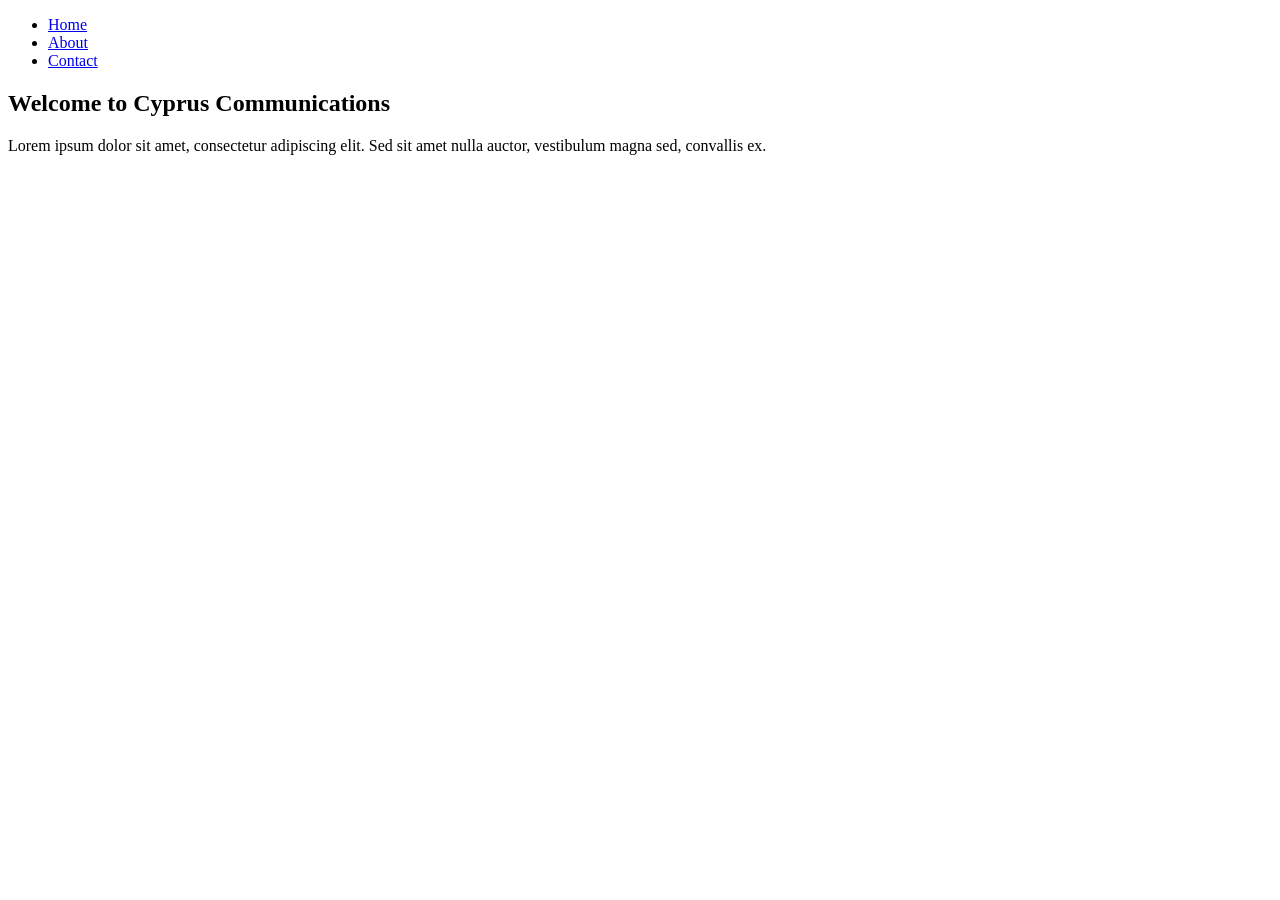
==== index.html @ 190ebe42 "Add initial HTML structure for the website" ====
<!DOCTYPE html>
<html lang="en">
<head>
    <meta charset="UTF-8">
    <meta name="viewport" content="width=device-width, initial-scale=1.0">
    <title>Cyprus Communications</title>
    <link rel="stylesheet" href="styles/style.css">
</head>
<body>
    <header>
        <nav>
            <ul>
                <li><a href="index.html">Home</a></li>
                <li><a href="about.html">About</a></li>
                <li><a href="contact.html">Contact</a></li>
            </ul>
        </nav>
    </header>
    <main>
        <section>
            <h1>Welcome to Cyprus Communications</h1>
            <p>Lorem ipsum dolor sit amet, consectetur adipiscing elit. Sed sit amet nulla auctor, vestibulum magna sed, convallis ex.</p>
        </section>
    </main>
    <script src="script.js"></script>
</body>
</html>
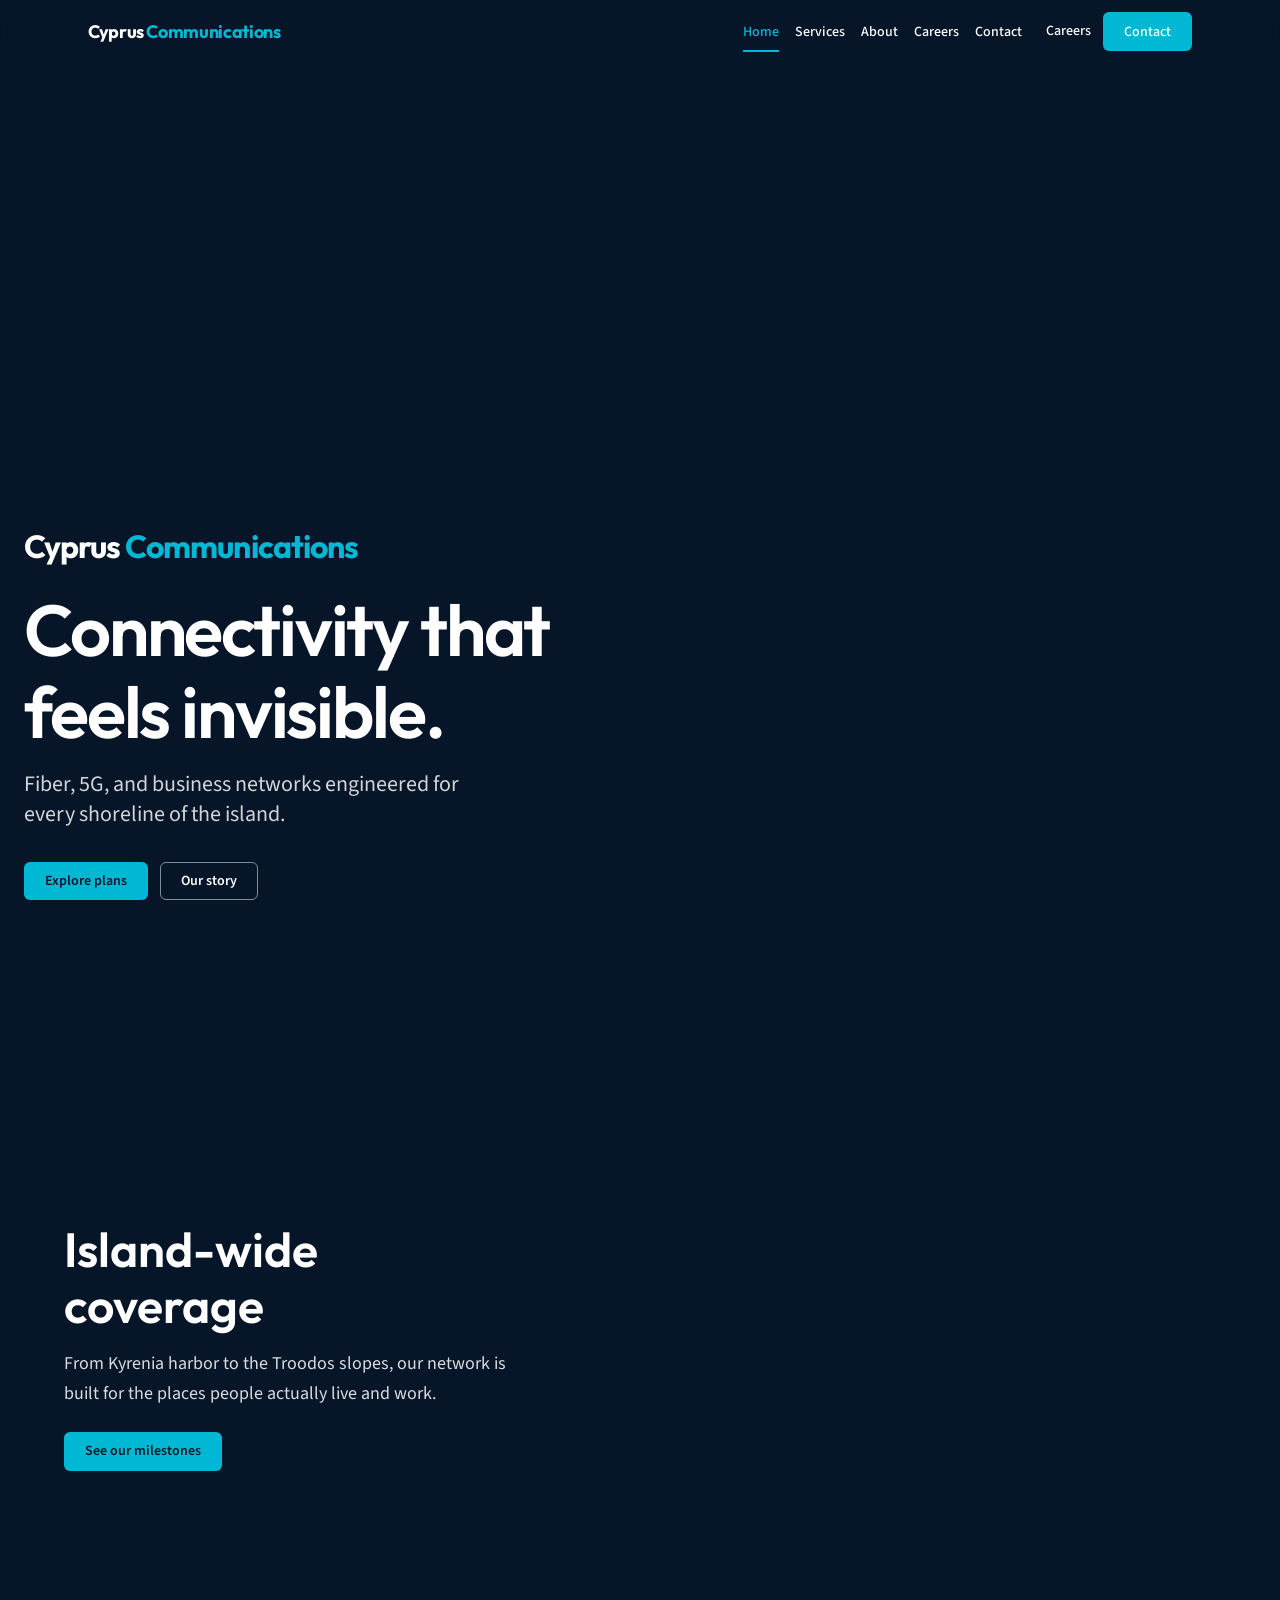
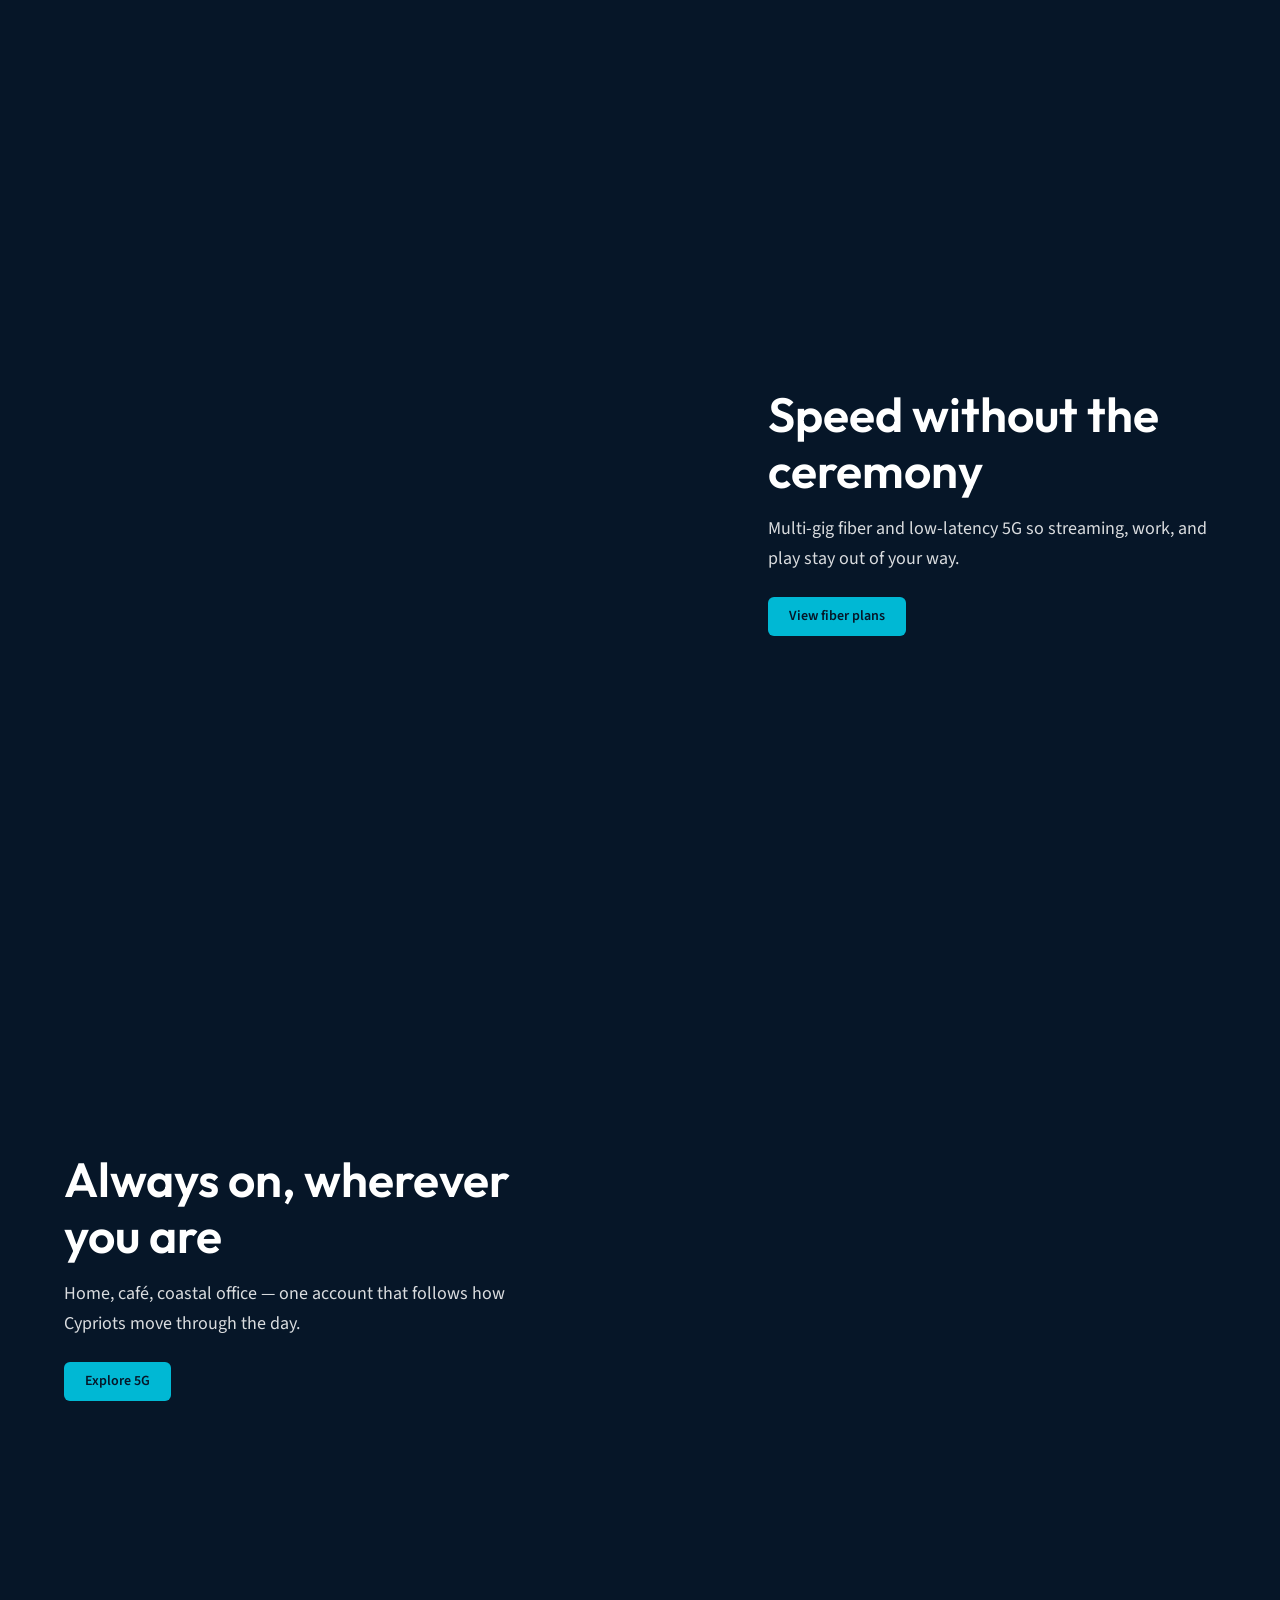
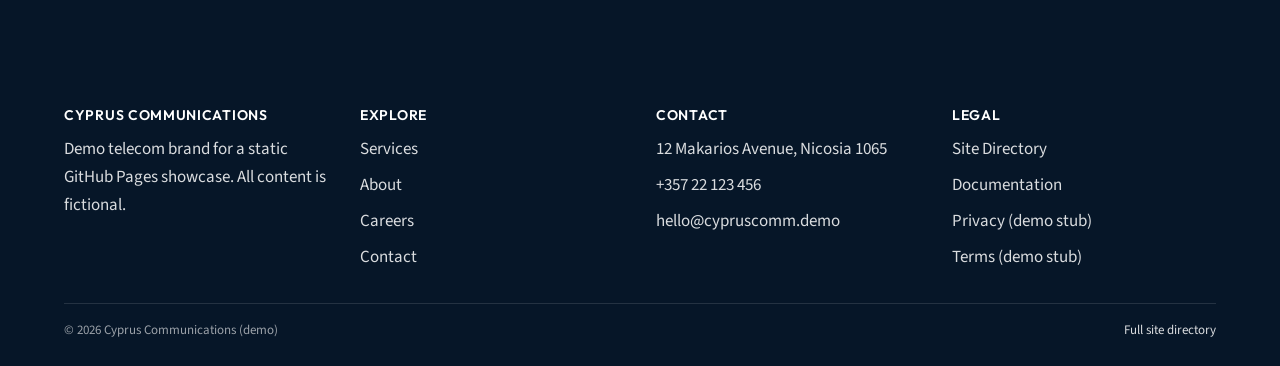
==== commit 080b70da: "Rebuild Cyprus Communications as dual-mode static showcase Apple-inspired cinematic landing on index" ====
--- a/index.html
+++ b/index.html
@@ -1,27 +1,142 @@
 <!DOCTYPE html>
 <html lang="en">
 <head>
-    <meta charset="UTF-8">
-    <meta name="viewport" content="width=device-width, initial-scale=1.0">
-    <title>Cyprus Communications</title>
-    <link rel="stylesheet" href="styles/style.css">
+  <meta charset="UTF-8">
+  <meta name="viewport" content="width=device-width, initial-scale=1.0">
+  <meta name="description" content="Cyprus Communications — island-wide fiber, 5G, and business connectivity. Demo showcase site.">
+  <title>Cyprus Communications</title>
+  <!--
+    LANDING PAGE ONLY — Apple-inspired cinematic design.
+    All other pages use traditional corporate/telecom patterns (see docs/design-system.md).
+    CSS load order: tokens → base → layout → components → landing.
+  -->
+  <link rel="preconnect" href="https://fonts.googleapis.com">
+  <link rel="preconnect" href="https://fonts.gstatic.com" crossorigin>
+  <link href="https://fonts.googleapis.com/css2?family=Outfit:wght@500;600;700&family=Source+Sans+3:wght@400;500;600;700&display=swap" rel="stylesheet">
+  <link rel="stylesheet" href="styles/tokens.css">
+  <link rel="stylesheet" href="styles/base.css">
+  <link rel="stylesheet" href="styles/layout.css">
+  <link rel="stylesheet" href="styles/components.css">
+  <link rel="stylesheet" href="styles/landing.css">
 </head>
-<body>
-    <header>
-        <nav>
-            <ul>
-                <li><a href="index.html">Home</a></li>
-                <li><a href="about.html">About</a></li>
-                <li><a href="contact.html">Contact</a></li>
-            </ul>
-        </nav>
-    </header>
-    <main>
-        <section>
-            <h1>Welcome to Cyprus Communications</h1>
-            <p>Lorem ipsum dolor sit amet, consectetur adipiscing elit. Sed sit amet nulla auctor, vestibulum magna sed, convallis ex.</p>
-        </section>
-    </main>
-    <script src="script.js"></script>
+<!-- data-page drives active nav highlighting in js/main.js -->
+<body class="landing-page" data-page="home">
+  <!-- Skip link: first focusable control for keyboard users -->
+  <a class="skip-link" href="#main">Skip to content</a>
+
+  <header class="site-header">
+    <div class="site-header__inner">
+      <a class="logo" href="index.html">Cyprus <span>Communications</span></a>
+      <button class="nav-toggle" type="button" aria-expanded="false" aria-controls="primary-nav">Menu</button>
+      <nav class="nav-primary" id="primary-nav" aria-label="Primary">
+        <ul class="nav-primary__list">
+          <li><a href="index.html" data-nav="home">Home</a></li>
+          <li><a href="services/index.html" data-nav="services">Services</a></li>
+          <li><a href="about/index.html" data-nav="about">About</a></li>
+          <li><a href="careers/index.html" data-nav="careers">Careers</a></li>
+          <li><a href="contact/index.html" data-nav="contact">Contact</a></li>
+        </ul>
+        <div class="nav-utility">
+          <a href="careers/index.html">Careers</a>
+          <a class="btn btn--primary" href="contact/index.html">Contact</a>
+        </div>
+      </nav>
+    </div>
+  </header>
+
+  <main id="main">
+    <!--
+      First viewport budget (locked): brand, one headline, one supporting
+      sentence, one CTA group, one dominant full-bleed image.
+      No cards, stats, overlay badges, or secondary marketing blocks.
+    -->
+    <section class="landing-hero" aria-label="Introduction">
+      <div class="landing-hero__content">
+        <p class="landing-hero__brand">Cyprus <span>Communications</span></p>
+        <h1>Connectivity that feels invisible.</h1>
+        <p class="landing-hero__support">Fiber, 5G, and business networks engineered for every shoreline of the island.</p>
+        <div class="btn-group">
+          <a class="btn btn--primary" href="services/index.html">Explore plans</a>
+          <a class="btn btn--ghost" href="about/index.html">Our story</a>
+        </div>
+      </div>
+    </section>
+
+    <!-- Scroll story: coverage -->
+    <section class="landing-section landing-section--coverage" aria-labelledby="story-coverage">
+      <div class="landing-section__inner">
+        <div class="landing-section__copy">
+          <h2 id="story-coverage">Island-wide coverage</h2>
+          <p>From Kyrenia harbor to the Troodos slopes, our network is built for the places people actually live and work.</p>
+          <a class="btn btn--primary" href="about/achievements.html">See our milestones</a>
+        </div>
+      </div>
+    </section>
+
+    <!-- Scroll story: speed -->
+    <section class="landing-section landing-section--speed landing-section--rtl" aria-labelledby="story-speed">
+      <div class="landing-section__inner">
+        <div class="landing-section__copy">
+          <h2 id="story-speed">Speed without the ceremony</h2>
+          <p>Multi-gig fiber and low-latency 5G so streaming, work, and play stay out of your way.</p>
+          <a class="btn btn--primary" href="services/fiber.html">View fiber plans</a>
+        </div>
+      </div>
+    </section>
+
+    <!-- Scroll story: lifestyle -->
+    <section class="landing-section landing-section--lifestyle" aria-labelledby="story-lifestyle">
+      <div class="landing-section__inner">
+        <div class="landing-section__copy">
+          <h2 id="story-lifestyle">Always on, wherever you are</h2>
+          <p>Home, café, coastal office — one account that follows how Cypriots move through the day.</p>
+          <a class="btn btn--primary" href="services/mobile-5g.html">Explore 5G</a>
+        </div>
+      </div>
+    </section>
+  </main>
+
+  <footer class="site-footer">
+    <div class="site-footer__inner">
+      <div>
+        <h2>Cyprus Communications</h2>
+        <p>Demo telecom brand for a static GitHub Pages showcase. All content is fictional.</p>
+      </div>
+      <div>
+        <h2>Explore</h2>
+        <ul>
+          <li><a href="services/index.html">Services</a></li>
+          <li><a href="about/index.html">About</a></li>
+          <li><a href="careers/index.html">Careers</a></li>
+          <li><a href="contact/index.html">Contact</a></li>
+        </ul>
+      </div>
+      <div>
+        <h2>Contact</h2>
+        <ul>
+          <li>12 Makarios Avenue, Nicosia 1065</li>
+          <li><a href="tel:+35722123456">+357 22 123 456</a></li>
+          <li><a href="mailto:hello@cypruscomm.demo">hello@cypruscomm.demo</a></li>
+        </ul>
+      </div>
+      <div>
+        <h2>Legal</h2>
+        <ul>
+          <li><a href="sitemap.html">Site Directory</a></li>
+          <li><a href="docs/README.md">Documentation</a></li>
+          <li>Privacy (demo stub)</li>
+          <li>Terms (demo stub)</li>
+        </ul>
+      </div>
+    </div>
+    <div class="site-footer__meta">
+      <span>&copy; 2026 Cyprus Communications (demo)</span>
+      <a href="sitemap.html">Full site directory</a>
+    </div>
+  </footer>
+
+  <script src="js/main.js"></script>
+  <!-- Landing-only motion: hero fade + section IntersectionObserver reveals -->
+  <script src="js/landing-motion.js"></script>
 </body>
 </html>
--- a/styles/tokens.css
+++ b/styles/tokens.css
@@ -0,0 +1,94 @@
+/**
+ * tokens.css — Shared design tokens for Cyprus Communications
+ * ---------------------------------------------------------------------------
+ * BOTH design modes (cinematic landing + traditional subpages) pull from
+ * these variables so brand color, spacing, and type families stay consistent
+ * even when layout patterns diverge.
+ *
+ * Brand palette (locked):
+ *   Aegean navy  — deep maritime blue for authority / telecom trust
+ *   Signal cyan  — “live network” accent for CTAs and focus
+ *   Off-white    — calm canvas for long-form reading on subpages
+ *
+ * Load order on every page: tokens → base → layout → components → (mode CSS)
+ */
+
+:root {
+  /* --- Brand colors ------------------------------------------------------ */
+  --color-navy: #0a2540;
+  --color-navy-deep: #061628;
+  --color-navy-muted: #1a3a5c;
+  --color-cyan: #00b8d4;
+  --color-cyan-hover: #00a0b8;
+  --color-cyan-soft: #e6f9fc;
+  --color-offwhite: #f4f7fa;
+  --color-white: #ffffff;
+  --color-ink: #14202b;
+  --color-ink-muted: #4a5a6a;
+  --color-border: #d5dee7;
+  --color-border-strong: #b0bec9;
+  --color-success: #1b7f4a;
+  --color-success-bg: #e8f6ee;
+  --color-error: #b42318;
+  --color-error-bg: #fef3f2;
+  --color-warning: #b54708;
+  --color-focus: #00b8d4;
+
+  /* --- Typography -------------------------------------------------------- */
+  /* Expressive display for landing headlines; restrained sans for UI/body. */
+  --font-display: "Outfit", "Segoe UI", sans-serif;
+  --font-body: "Source Sans 3", "Segoe UI", sans-serif;
+  --font-mono: "IBM Plex Mono", ui-monospace, monospace;
+
+  /* Landing scale — large, cinematic */
+  --fs-hero: clamp(2.75rem, 6vw, 4.5rem);
+  --fs-landing-h2: clamp(2rem, 4vw, 3rem);
+  --fs-landing-lead: clamp(1.125rem, 2vw, 1.375rem);
+
+  /* Traditional scale — scannable corporate */
+  --fs-page-title: clamp(1.75rem, 3vw, 2.25rem);
+  --fs-h2: 1.5rem;
+  --fs-h3: 1.25rem;
+  --fs-body: 1.0625rem;
+  --fs-small: 0.875rem;
+  --fs-caption: 0.8125rem;
+
+  --lh-tight: 1.15;
+  --lh-snug: 1.35;
+  --lh-body: 1.65;
+
+  --fw-regular: 400;
+  --fw-medium: 500;
+  --fw-semibold: 600;
+  --fw-bold: 700;
+
+  /* --- Spacing & layout -------------------------------------------------- */
+  --space-1: 0.25rem;
+  --space-2: 0.5rem;
+  --space-3: 0.75rem;
+  --space-4: 1rem;
+  --space-5: 1.5rem;
+  --space-6: 2rem;
+  --space-7: 3rem;
+  --space-8: 4rem;
+  --space-9: 6rem;
+
+  --page-max: 72rem;       /* traditional content shell */
+  --prose-max: 42rem;      /* readable text column */
+  --header-height: 4rem;
+
+  --radius-sm: 0.25rem;
+  --radius-md: 0.375rem;
+  --radius-lg: 0.5rem;
+
+  --shadow-sm: 0 1px 2px rgba(10, 37, 64, 0.06);
+  --shadow-md: 0 4px 12px rgba(10, 37, 64, 0.08);
+
+  --transition-fast: 150ms ease;
+  --transition-base: 250ms ease;
+
+  /* Z-index scale */
+  --z-header: 100;
+  --z-overlay: 200;
+  --z-skip: 300;
+}
--- a/styles/base.css
+++ b/styles/base.css
@@ -0,0 +1,122 @@
+/**
+ * base.css — Reset, typography foundations, and accessibility primitives
+ * ---------------------------------------------------------------------------
+ * Loaded on every page after tokens.css. Keeps the document predictable
+ * before layout/chrome or mode-specific styles kick in.
+ */
+
+/* Google Fonts are linked from HTML <head>; these rules assume they load. */
+
+*,
+*::before,
+*::after {
+  box-sizing: border-box;
+}
+
+html {
+  scroll-behavior: smooth;
+}
+
+@media (prefers-reduced-motion: reduce) {
+  html {
+    scroll-behavior: auto;
+  }
+
+  *,
+  *::before,
+  *::after {
+    animation-duration: 0.01ms !important;
+    animation-iteration-count: 1 !important;
+    transition-duration: 0.01ms !important;
+  }
+}
+
+body {
+  margin: 0;
+  font-family: var(--font-body);
+  font-size: var(--fs-body);
+  font-weight: var(--fw-regular);
+  line-height: var(--lh-body);
+  color: var(--color-ink);
+  background-color: var(--color-offwhite);
+  -webkit-font-smoothing: antialiased;
+}
+
+img {
+  max-width: 100%;
+  height: auto;
+  display: block;
+}
+
+a {
+  color: var(--color-navy-muted);
+  text-decoration-thickness: 1px;
+  text-underline-offset: 0.15em;
+  transition: color var(--transition-fast);
+}
+
+a:hover {
+  color: var(--color-cyan-hover);
+}
+
+a:focus-visible,
+button:focus-visible,
+input:focus-visible,
+select:focus-visible,
+textarea:focus-visible,
+summary:focus-visible {
+  outline: 2px solid var(--color-focus);
+  outline-offset: 2px;
+}
+
+h1, h2, h3, h4, h5, h6 {
+  font-family: var(--font-display);
+  font-weight: var(--fw-semibold);
+  line-height: var(--lh-tight);
+  color: var(--color-navy);
+  margin: 0 0 var(--space-4);
+}
+
+p {
+  margin: 0 0 var(--space-4);
+}
+
+ul, ol {
+  margin: 0 0 var(--space-4);
+  padding-left: 1.25rem;
+}
+
+button {
+  font-family: inherit;
+  cursor: pointer;
+}
+
+/* Skip link: first focusable control; visually hidden until focused */
+.skip-link {
+  position: absolute;
+  top: -100%;
+  left: var(--space-4);
+  z-index: var(--z-skip);
+  padding: var(--space-2) var(--space-4);
+  background: var(--color-navy);
+  color: var(--color-white);
+  text-decoration: none;
+  border-radius: var(--radius-sm);
+  font-weight: var(--fw-semibold);
+}
+
+.skip-link:focus {
+  top: var(--space-4);
+}
+
+.visually-hidden {
+  position: absolute;
+  width: 1px;
+  height: 1px;
+  padding: 0;
+  margin: -1px;
+  overflow: hidden;
+  clip: rect(0, 0, 0, 0);
+  white-space: nowrap;
+  border: 0;
+}
--- a/styles/layout.css
+++ b/styles/layout.css
@@ -0,0 +1,308 @@
+/**
+ * layout.css — Traditional chrome: header, nav, breadcrumbs, footer, grids
+ * ---------------------------------------------------------------------------
+ * This is the default shell for ALL pages except where landing.css overrides
+ * the hero experience. Subpages rely on these patterns heavily; the landing
+ * page still uses the same header/footer for continuity.
+ */
+
+/* --- Site header --------------------------------------------------------- */
+
+.site-header {
+  position: sticky;
+  top: 0;
+  z-index: var(--z-header);
+  height: var(--header-height);
+  background: rgba(255, 255, 255, 0.92);
+  border-bottom: 1px solid var(--color-border);
+  backdrop-filter: blur(10px);
+}
+
+.site-header__inner {
+  max-width: var(--page-max);
+  margin: 0 auto;
+  padding: 0 var(--space-5);
+  height: 100%;
+  display: flex;
+  align-items: center;
+  justify-content: space-between;
+  gap: var(--space-4);
+}
+
+.logo {
+  font-family: var(--font-display);
+  font-weight: var(--fw-bold);
+  font-size: 1.125rem;
+  color: var(--color-navy);
+  text-decoration: none;
+  letter-spacing: -0.02em;
+  white-space: nowrap;
+}
+
+.logo span {
+  color: var(--color-cyan);
+}
+
+.nav-primary {
+  display: flex;
+  align-items: center;
+  gap: var(--space-5);
+}
+
+.nav-primary__list {
+  display: flex;
+  list-style: none;
+  margin: 0;
+  padding: 0;
+  gap: var(--space-4);
+}
+
+.nav-primary__list a {
+  text-decoration: none;
+  color: var(--color-ink);
+  font-weight: var(--fw-medium);
+  font-size: var(--fs-small);
+  padding: var(--space-2) 0;
+  border-bottom: 2px solid transparent;
+}
+
+.nav-primary__list a:hover,
+.nav-primary__list a[aria-current="page"] {
+  color: var(--color-navy);
+  border-bottom-color: var(--color-cyan);
+}
+
+.nav-utility {
+  display: flex;
+  gap: var(--space-3);
+  align-items: center;
+}
+
+.nav-utility a {
+  font-size: var(--fs-small);
+  text-decoration: none;
+  font-weight: var(--fw-medium);
+}
+
+.nav-toggle {
+  display: none;
+  background: transparent;
+  border: 1px solid var(--color-border);
+  border-radius: var(--radius-sm);
+  padding: var(--space-2) var(--space-3);
+  color: var(--color-navy);
+  font-weight: var(--fw-semibold);
+  font-size: var(--fs-small);
+}
+
+@media (max-width: 800px) {
+  .nav-toggle {
+    display: inline-flex;
+    align-items: center;
+  }
+
+  .nav-primary {
+    position: fixed;
+    inset: var(--header-height) 0 auto 0;
+    background: var(--color-white);
+    border-bottom: 1px solid var(--color-border);
+    flex-direction: column;
+    align-items: stretch;
+    padding: var(--space-4) var(--space-5);
+    gap: var(--space-4);
+    transform: translateY(-120%);
+    opacity: 0;
+    pointer-events: none;
+    transition: transform var(--transition-base), opacity var(--transition-base);
+  }
+
+  .nav-primary.is-open {
+    transform: translateY(0);
+    opacity: 1;
+    pointer-events: auto;
+  }
+
+  .nav-primary__list {
+    flex-direction: column;
+    gap: var(--space-2);
+  }
+
+  .nav-utility {
+    flex-direction: column;
+    align-items: flex-start;
+  }
+}
+
+/* --- Page shell (traditional) -------------------------------------------- */
+
+.page-shell {
+  max-width: var(--page-max);
+  margin: 0 auto;
+  padding: var(--space-6) var(--space-5) var(--space-8);
+}
+
+.breadcrumbs {
+  font-size: var(--fs-caption);
+  color: var(--color-ink-muted);
+  margin-bottom: var(--space-5);
+}
+
+.breadcrumbs ol {
+  list-style: none;
+  margin: 0;
+  padding: 0;
+  display: flex;
+  flex-wrap: wrap;
+  gap: var(--space-2);
+}
+
+.breadcrumbs li:not(:last-child)::after {
+  content: "/";
+  margin-left: var(--space-2);
+  color: var(--color-border-strong);
+}
+
+.breadcrumbs a {
+  color: var(--color-ink-muted);
+  text-decoration: none;
+}
+
+.breadcrumbs a:hover {
+  color: var(--color-cyan-hover);
+}
+
+.breadcrumbs [aria-current="page"] {
+  color: var(--color-navy);
+  font-weight: var(--fw-medium);
+}
+
+.page-header {
+  margin-bottom: var(--space-6);
+  max-width: var(--prose-max);
+}
+
+.page-header h1 {
+  font-size: var(--fs-page-title);
+  margin-bottom: var(--space-3);
+}
+
+.page-header .lede {
+  color: var(--color-ink-muted);
+  font-size: 1.125rem;
+  margin: 0;
+}
+
+/* Two-column: main + related sidebar */
+.layout-split {
+  display: grid;
+  grid-template-columns: minmax(0, 1fr) 16rem;
+  gap: var(--space-7);
+  align-items: start;
+}
+
+@media (max-width: 900px) {
+  .layout-split {
+    grid-template-columns: 1fr;
+  }
+}
+
+.related-nav {
+  background: var(--color-white);
+  border: 1px solid var(--color-border);
+  border-radius: var(--radius-md);
+  padding: var(--space-4);
+}
+
+.related-nav h2 {
+  font-size: var(--fs-small);
+  text-transform: uppercase;
+  letter-spacing: 0.04em;
+  color: var(--color-ink-muted);
+  margin-bottom: var(--space-3);
+}
+
+.related-nav ul {
+  list-style: none;
+  margin: 0;
+  padding: 0;
+}
+
+.related-nav li + li {
+  margin-top: var(--space-2);
+  padding-top: var(--space-2);
+  border-top: 1px solid var(--color-border);
+}
+
+.related-nav a {
+  text-decoration: none;
+  font-weight: var(--fw-medium);
+  font-size: var(--fs-small);
+}
+
+/* --- Footer -------------------------------------------------------------- */
+
+.site-footer {
+  background: var(--color-navy-deep);
+  color: rgba(255, 255, 255, 0.85);
+  padding: var(--space-7) var(--space-5) var(--space-5);
+  margin-top: auto;
+}
+
+.site-footer a {
+  color: rgba(255, 255, 255, 0.85);
+  text-decoration: none;
+}
+
+.site-footer a:hover {
+  color: var(--color-cyan);
+}
+
+.site-footer__inner {
+  max-width: var(--page-max);
+  margin: 0 auto;
+  display: grid;
+  grid-template-columns: repeat(auto-fit, minmax(12rem, 1fr));
+  gap: var(--space-6);
+}
+
+.site-footer h2 {
+  color: var(--color-white);
+  font-size: var(--fs-small);
+  text-transform: uppercase;
+  letter-spacing: 0.05em;
+  margin-bottom: var(--space-3);
+}
+
+.site-footer ul {
+  list-style: none;
+  margin: 0;
+  padding: 0;
+}
+
+.site-footer li + li {
+  margin-top: var(--space-2);
+}
+
+.site-footer__meta {
+  max-width: var(--page-max);
+  margin: var(--space-6) auto 0;
+  padding-top: var(--space-4);
+  border-top: 1px solid rgba(255, 255, 255, 0.12);
+  font-size: var(--fs-caption);
+  display: flex;
+  flex-wrap: wrap;
+  gap: var(--space-4);
+  justify-content: space-between;
+  color: rgba(255, 255, 255, 0.6);
+}
+
+/* Body stacking for sticky footer feel */
+body {
+  min-height: 100vh;
+  display: flex;
+  flex-direction: column;
+}
+
+main {
+  flex: 1;
+}
--- a/styles/components.css
+++ b/styles/components.css
@@ -0,0 +1,320 @@
+/**
+ * components.css — Buttons, forms, cards, tables, alerts
+ * ---------------------------------------------------------------------------
+ * Reusable UI for traditional subpages. Landing page uses a subset (CTAs)
+ * but avoids card-heavy patterns in the first viewport by design rule.
+ */
+
+/* --- Buttons ------------------------------------------------------------- */
+
+.btn {
+  display: inline-flex;
+  align-items: center;
+  justify-content: center;
+  gap: var(--space-2);
+  padding: 0.7rem 1.25rem;
+  font-family: var(--font-body);
+  font-size: var(--fs-small);
+  font-weight: var(--fw-semibold);
+  line-height: 1;
+  text-decoration: none;
+  border-radius: var(--radius-md);
+  border: 1px solid transparent;
+  transition: background var(--transition-fast), color var(--transition-fast),
+    border-color var(--transition-fast), transform var(--transition-fast);
+}
+
+.btn:hover {
+  text-decoration: none;
+}
+
+.btn--primary {
+  background: var(--color-cyan);
+  color: var(--color-navy-deep);
+}
+
+.btn--primary:hover {
+  background: var(--color-cyan-hover);
+  color: var(--color-navy-deep);
+}
+
+.btn--secondary {
+  background: transparent;
+  color: var(--color-navy);
+  border-color: var(--color-navy);
+}
+
+.btn--secondary:hover {
+  background: var(--color-navy);
+  color: var(--color-white);
+}
+
+.btn--ghost {
+  background: transparent;
+  color: var(--color-white);
+  border-color: rgba(255, 255, 255, 0.5);
+}
+
+.btn--ghost:hover {
+  background: rgba(255, 255, 255, 0.12);
+  color: var(--color-white);
+}
+
+.btn-group {
+  display: flex;
+  flex-wrap: wrap;
+  gap: var(--space-3);
+}
+
+/* --- Cards (subpages only — catalogs, jobs, offices) --------------------- */
+
+.card-grid {
+  display: grid;
+  grid-template-columns: repeat(auto-fill, minmax(16rem, 1fr));
+  gap: var(--space-5);
+}
+
+.card {
+  background: var(--color-white);
+  border: 1px solid var(--color-border);
+  border-radius: var(--radius-lg);
+  padding: var(--space-5);
+  box-shadow: var(--shadow-sm);
+  display: flex;
+  flex-direction: column;
+  gap: var(--space-3);
+}
+
+.card h2,
+.card h3 {
+  font-size: var(--fs-h3);
+  margin: 0;
+}
+
+.card p {
+  color: var(--color-ink-muted);
+  margin: 0;
+  flex: 1;
+}
+
+.card__meta {
+  font-size: var(--fs-caption);
+  color: var(--color-ink-muted);
+}
+
+.card a.card__link {
+  font-weight: var(--fw-semibold);
+  text-decoration: none;
+  color: var(--color-navy);
+}
+
+.card a.card__link:hover {
+  color: var(--color-cyan-hover);
+}
+
+/* --- Tables -------------------------------------------------------------- */
+
+.table-wrap {
+  overflow-x: auto;
+  border: 1px solid var(--color-border);
+  border-radius: var(--radius-md);
+  background: var(--color-white);
+}
+
+table.data-table {
+  width: 100%;
+  border-collapse: collapse;
+  font-size: var(--fs-small);
+}
+
+table.data-table th,
+table.data-table td {
+  padding: var(--space-3) var(--space-4);
+  text-align: left;
+  border-bottom: 1px solid var(--color-border);
+}
+
+table.data-table th {
+  background: var(--color-offwhite);
+  font-weight: var(--fw-semibold);
+  color: var(--color-navy);
+}
+
+table.data-table tr:last-child td {
+  border-bottom: none;
+}
+
+/* --- Forms --------------------------------------------------------------- */
+
+.form {
+  background: var(--color-white);
+  border: 1px solid var(--color-border);
+  border-radius: var(--radius-lg);
+  padding: var(--space-5);
+  max-width: 36rem;
+}
+
+.form-field {
+  margin-bottom: var(--space-4);
+}
+
+.form-field label {
+  display: block;
+  font-weight: var(--fw-semibold);
+  font-size: var(--fs-small);
+  margin-bottom: var(--space-2);
+  color: var(--color-navy);
+}
+
+.form-field .hint {
+  display: block;
+  font-size: var(--fs-caption);
+  color: var(--color-ink-muted);
+  font-weight: var(--fw-regular);
+  margin-top: var(--space-1);
+}
+
+.form-field input,
+.form-field select,
+.form-field textarea {
+  width: 100%;
+  padding: 0.65rem 0.75rem;
+  border: 1px solid var(--color-border-strong);
+  border-radius: var(--radius-sm);
+  font: inherit;
+  background: var(--color-white);
+  color: var(--color-ink);
+}
+
+.form-field textarea {
+  min-height: 8rem;
+  resize: vertical;
+}
+
+.form-field.is-invalid input,
+.form-field.is-invalid select,
+.form-field.is-invalid textarea {
+  border-color: var(--color-error);
+  background: var(--color-error-bg);
+}
+
+.field-error {
+  display: none;
+  color: var(--color-error);
+  font-size: var(--fs-caption);
+  margin-top: var(--space-1);
+}
+
+.form-field.is-invalid .field-error {
+  display: block;
+}
+
+.required-marker {
+  color: var(--color-error);
+}
+
+/* --- Alerts -------------------------------------------------------------- */
+
+.alert {
+  padding: var(--space-4);
+  border-radius: var(--radius-md);
+  border: 1px solid transparent;
+  margin-bottom: var(--space-4);
+  font-size: var(--fs-small);
+}
+
+.alert--success {
+  background: var(--color-success-bg);
+  border-color: #a6d9bc;
+  color: var(--color-success);
+}
+
+.alert--error {
+  background: var(--color-error-bg);
+  border-color: #fecdca;
+  color: var(--color-error);
+}
+
+.alert[hidden] {
+  display: none;
+}
+
+/* --- Definition / info lists --------------------------------------------- */
+
+.info-list {
+  list-style: none;
+  margin: 0;
+  padding: 0;
+}
+
+.info-list li {
+  padding: var(--space-3) 0;
+  border-bottom: 1px solid var(--color-border);
+  display: grid;
+  grid-template-columns: 8rem 1fr;
+  gap: var(--space-3);
+}
+
+.info-list strong {
+  color: var(--color-navy);
+  font-size: var(--fs-small);
+}
+
+/* --- FAQ ----------------------------------------------------------------- */
+
+.faq details {
+  background: var(--color-white);
+  border: 1px solid var(--color-border);
+  border-radius: var(--radius-md);
+  padding: var(--space-4);
+  margin-bottom: var(--space-3);
+}
+
+.faq summary {
+  font-weight: var(--fw-semibold);
+  color: var(--color-navy);
+  cursor: pointer;
+}
+
+.faq details p {
+  margin: var(--space-3) 0 0;
+  color: var(--color-ink-muted);
+}
+
+/* --- Timeline (achievements) --------------------------------------------- */
+
+.timeline {
+  list-style: none;
+  margin: 0;
+  padding: 0;
+  border-left: 2px solid var(--color-cyan);
+}
+
+.timeline li {
+  position: relative;
+  padding: 0 0 var(--space-5) var(--space-5);
+}
+
+.timeline li::before {
+  content: "";
+  position: absolute;
+  left: -0.4rem;
+  top: 0.35rem;
+  width: 0.65rem;
+  height: 0.65rem;
+  background: var(--color-cyan);
+  border-radius: 50%;
+}
+
+.timeline time {
+  display: block;
+  font-size: var(--fs-caption);
+  font-weight: var(--fw-semibold);
+  color: var(--color-cyan-hover);
+  margin-bottom: var(--space-1);
+}
+
+.timeline h3 {
+  font-size: var(--fs-h3);
+  margin-bottom: var(--space-2);
+}
--- a/styles/landing.css
+++ b/styles/landing.css
@@ -0,0 +1,222 @@
+/**
+ * landing.css — Apple-inspired cinematic styles for index.html ONLY
+ * ---------------------------------------------------------------------------
+ * Design rules enforced here:
+ *   - Brand-first first viewport (wordmark is hero-level, not just nav)
+ *   - One headline + one supporting line + one CTA group
+ *   - Full-bleed hero (edge-to-edge), no cards / stats / overlay badges
+ *   - Scroll story sections with edge-to-edge imagery
+ *
+ * Do NOT load this file on traditional subpages.
+ */
+
+/* Landing body: darker atmosphere; header floats over hero */
+body.landing-page {
+  background: var(--color-navy-deep);
+  color: var(--color-white);
+}
+
+body.landing-page .site-header {
+  background: transparent;
+  border-bottom-color: transparent;
+  transition: background var(--transition-base), border-color var(--transition-base),
+    backdrop-filter var(--transition-base);
+}
+
+body.landing-page .site-header.is-scrolled {
+  background: rgba(6, 22, 40, 0.85);
+  border-bottom-color: rgba(255, 255, 255, 0.08);
+  backdrop-filter: blur(14px);
+}
+
+body.landing-page .logo,
+body.landing-page .nav-primary__list a,
+body.landing-page .nav-utility a,
+body.landing-page .nav-toggle {
+  color: var(--color-white);
+}
+
+body.landing-page .nav-primary__list a:hover,
+body.landing-page .nav-primary__list a[aria-current="page"] {
+  color: var(--color-cyan);
+  border-bottom-color: var(--color-cyan);
+}
+
+body.landing-page .nav-toggle {
+  border-color: rgba(255, 255, 255, 0.35);
+}
+
+@media (max-width: 800px) {
+  body.landing-page .nav-primary {
+    background: var(--color-navy-deep);
+    border-bottom-color: rgba(255, 255, 255, 0.08);
+  }
+}
+
+/* --- Hero: full-bleed visual plane --------------------------------------- */
+
+.landing-hero {
+  position: relative;
+  min-height: 100vh;
+  min-height: 100dvh;
+  display: flex;
+  align-items: flex-end;
+  justify-content: flex-start;
+  padding: calc(var(--header-height) + var(--space-8)) var(--space-5) var(--space-8);
+  overflow: hidden;
+  /* Soft navy wash over photography — atmosphere, not a flat fill */
+  background:
+    linear-gradient(
+      180deg,
+      rgba(6, 22, 40, 0.35) 0%,
+      rgba(6, 22, 40, 0.55) 45%,
+      rgba(6, 22, 40, 0.92) 100%
+    ),
+    url("https://images.unsplash.com/photo-1451187580459-43490279c0fa?auto=format&fit=crop&w=2400&q=80")
+      center / cover no-repeat;
+}
+
+.landing-hero__content {
+  max-width: 40rem;
+  /* Entrance motion keyed off .is-ready from landing-motion.js */
+  opacity: 0;
+  transform: translateY(1.25rem);
+  transition: opacity 900ms ease, transform 900ms ease;
+}
+
+.landing-hero.is-ready .landing-hero__content {
+  opacity: 1;
+  transform: translateY(0);
+}
+
+/* Brand as hero-level signal — larger than the headline on purpose */
+.landing-hero__brand {
+  font-family: var(--font-display);
+  font-size: clamp(1.5rem, 3.5vw, 2rem);
+  font-weight: var(--fw-bold);
+  letter-spacing: -0.03em;
+  margin: 0 0 var(--space-4);
+  color: var(--color-white);
+}
+
+.landing-hero__brand span {
+  color: var(--color-cyan);
+}
+
+.landing-hero h1 {
+  font-size: var(--fs-hero);
+  color: var(--color-white);
+  margin: 0 0 var(--space-4);
+  letter-spacing: -0.03em;
+}
+
+.landing-hero__support {
+  font-size: var(--fs-landing-lead);
+  color: rgba(255, 255, 255, 0.82);
+  margin: 0 0 var(--space-6);
+  max-width: 28rem;
+  line-height: var(--lh-snug);
+}
+
+/* --- Story sections ------------------------------------------------------ */
+
+.landing-section {
+  position: relative;
+  min-height: 85vh;
+  display: grid;
+  align-items: center;
+  padding: var(--space-9) var(--space-5);
+  background-size: cover;
+  background-position: center;
+  background-repeat: no-repeat;
+}
+
+.landing-section::before {
+  content: "";
+  position: absolute;
+  inset: 0;
+  background: linear-gradient(
+    90deg,
+    rgba(6, 22, 40, 0.88) 0%,
+    rgba(6, 22, 40, 0.55) 55%,
+    rgba(6, 22, 40, 0.25) 100%
+  );
+}
+
+.landing-section--rtl::before {
+  background: linear-gradient(
+    270deg,
+    rgba(6, 22, 40, 0.88) 0%,
+    rgba(6, 22, 40, 0.55) 55%,
+    rgba(6, 22, 40, 0.25) 100%
+  );
+}
+
+.landing-section__inner {
+  position: relative;
+  z-index: 1;
+  max-width: var(--page-max);
+  margin: 0 auto;
+  width: 100%;
+}
+
+.landing-section__copy {
+  max-width: 28rem;
+  opacity: 0;
+  transform: translateY(2rem);
+  transition: opacity 700ms ease, transform 700ms ease;
+}
+
+.landing-section.is-visible .landing-section__copy {
+  opacity: 1;
+  transform: translateY(0);
+}
+
+.landing-section--rtl .landing-section__copy {
+  margin-left: auto;
+}
+
+.landing-section h2 {
+  font-size: var(--fs-landing-h2);
+  color: var(--color-white);
+  margin-bottom: var(--space-4);
+}
+
+.landing-section p {
+  color: rgba(255, 255, 255, 0.85);
+  font-size: 1.125rem;
+  margin-bottom: var(--space-5);
+}
+
+.landing-section--coverage {
+  background-image: url("https://images.unsplash.com/photo-1480714378408-67cf0d13bc1b?auto=format&fit=crop&w=2400&q=80");
+}
+
+.landing-section--speed {
+  background-image: url("https://images.unsplash.com/photo-1558494949-ef010cbdcc31?auto=format&fit=crop&w=2400&q=80");
+}
+
+.landing-section--lifestyle {
+  background-image: url("https://images.unsplash.com/photo-1516321318423-f06f85e504b3?auto=format&fit=crop&w=2400&q=80");
+}
+
+/* Soft CTA hover presence (landing-only flourish) */
+body.landing-page .btn--primary {
+  transition: background var(--transition-fast), transform var(--transition-fast),
+    box-shadow var(--transition-fast);
+}
+
+body.landing-page .btn--primary:hover {
+  transform: translateY(-2px);
+  box-shadow: 0 8px 24px rgba(0, 184, 212, 0.35);
+}
+
+@media (prefers-reduced-motion: reduce) {
+  .landing-hero__content,
+  .landing-section__copy,
+  body.landing-page .btn--primary {
+    opacity: 1;
+    transform: none;
+    transition: none;
+  }
+}
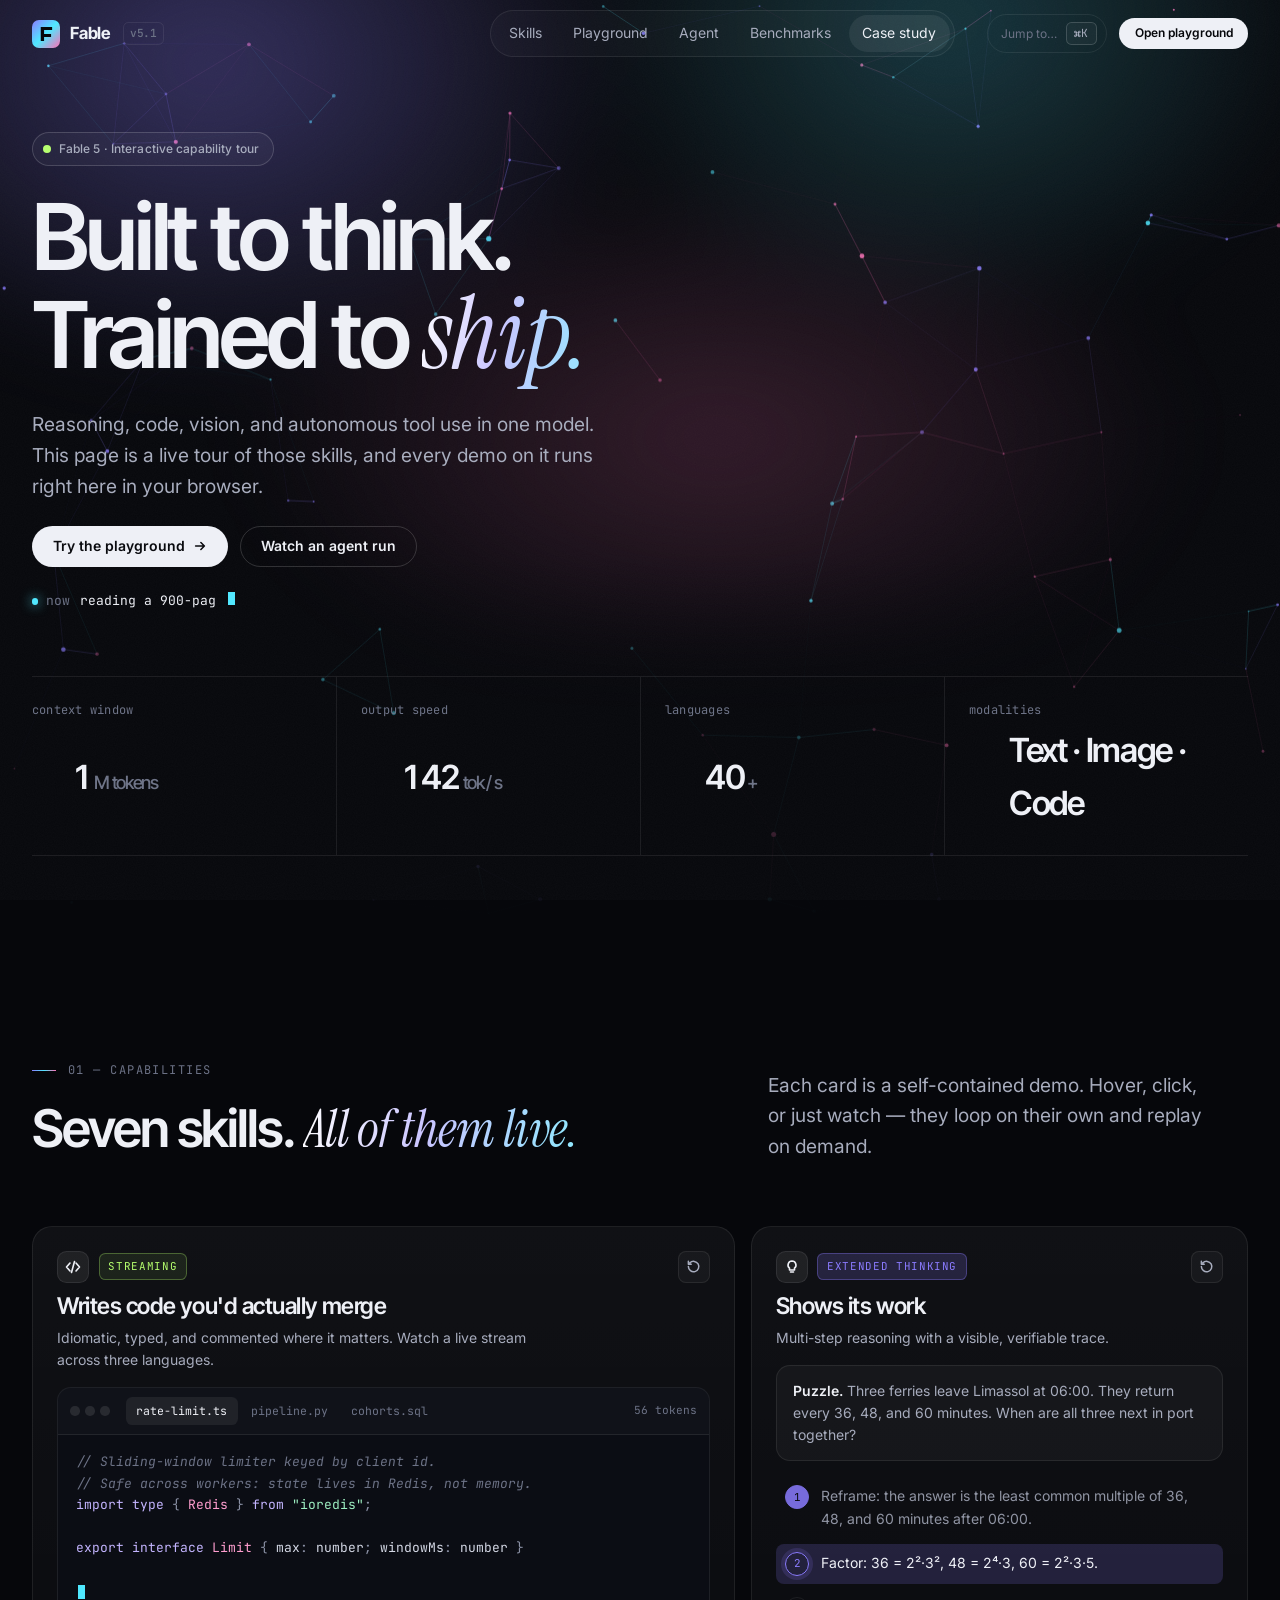
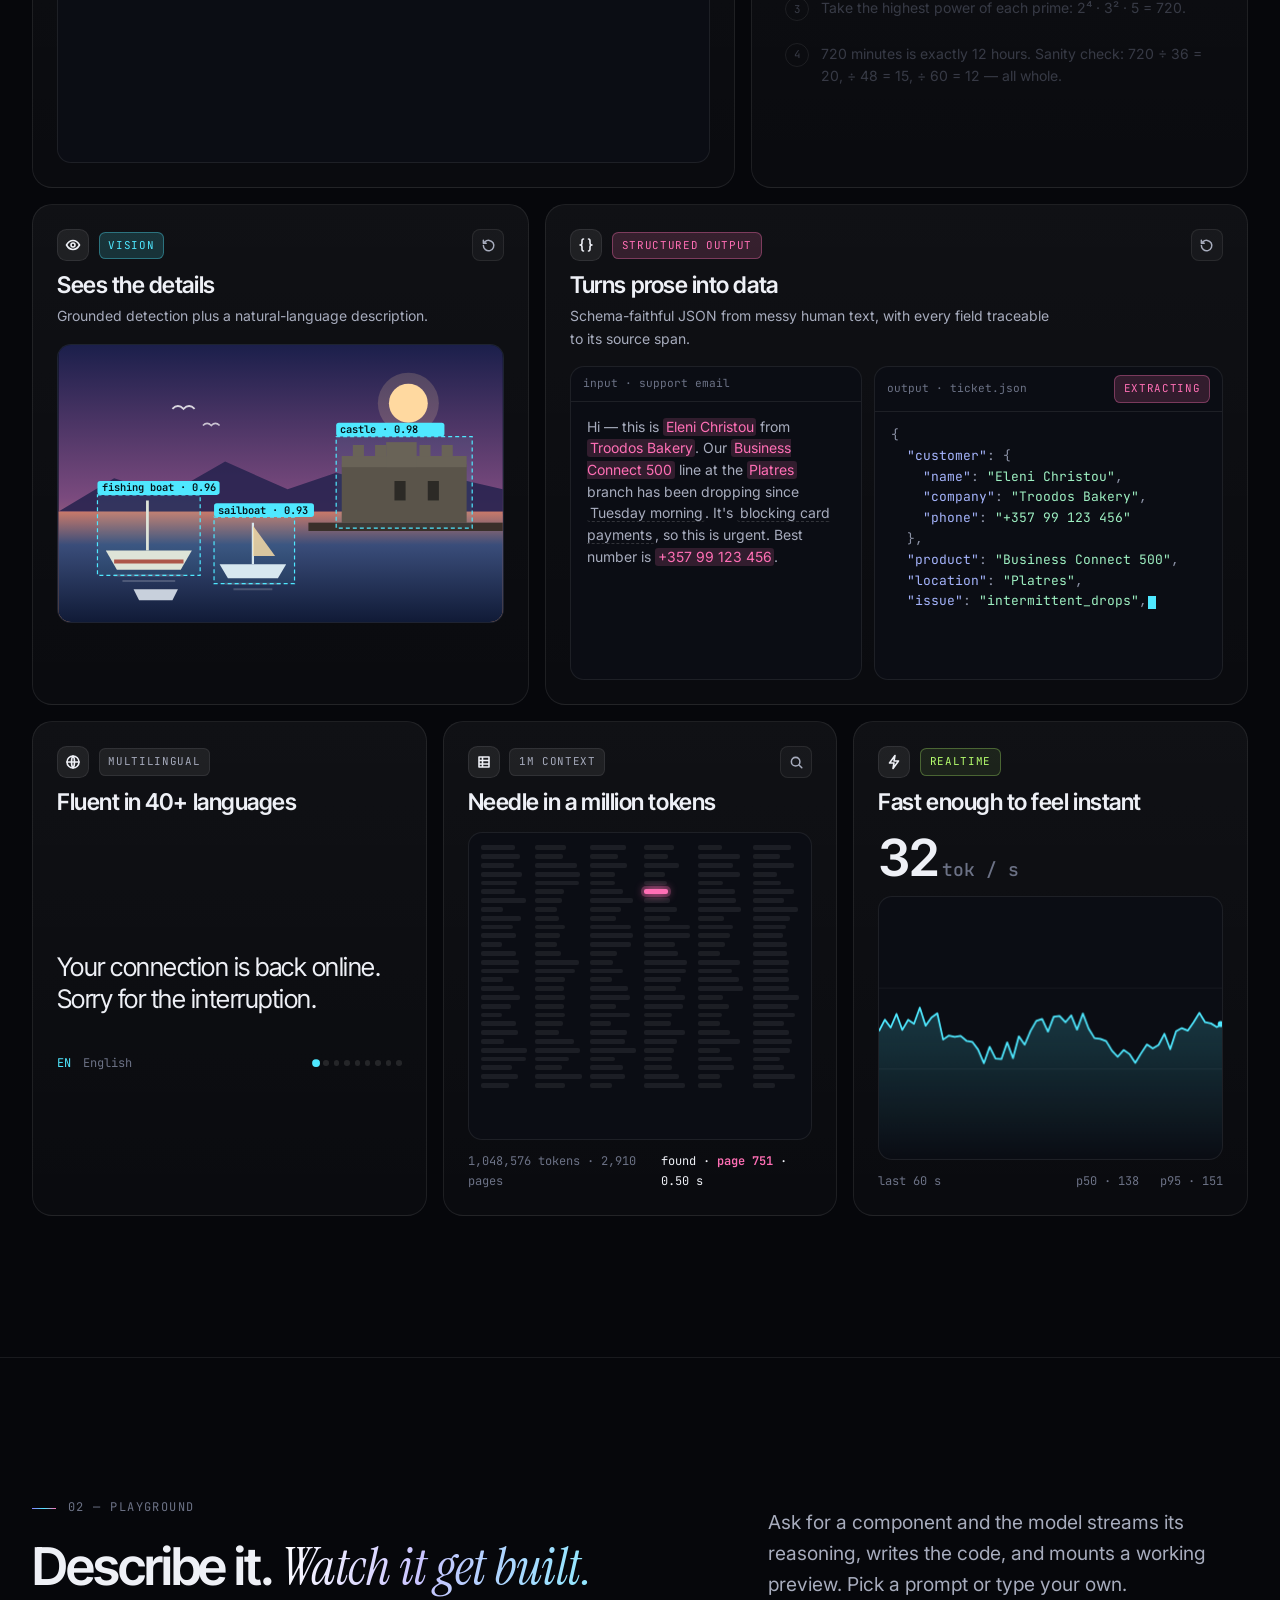
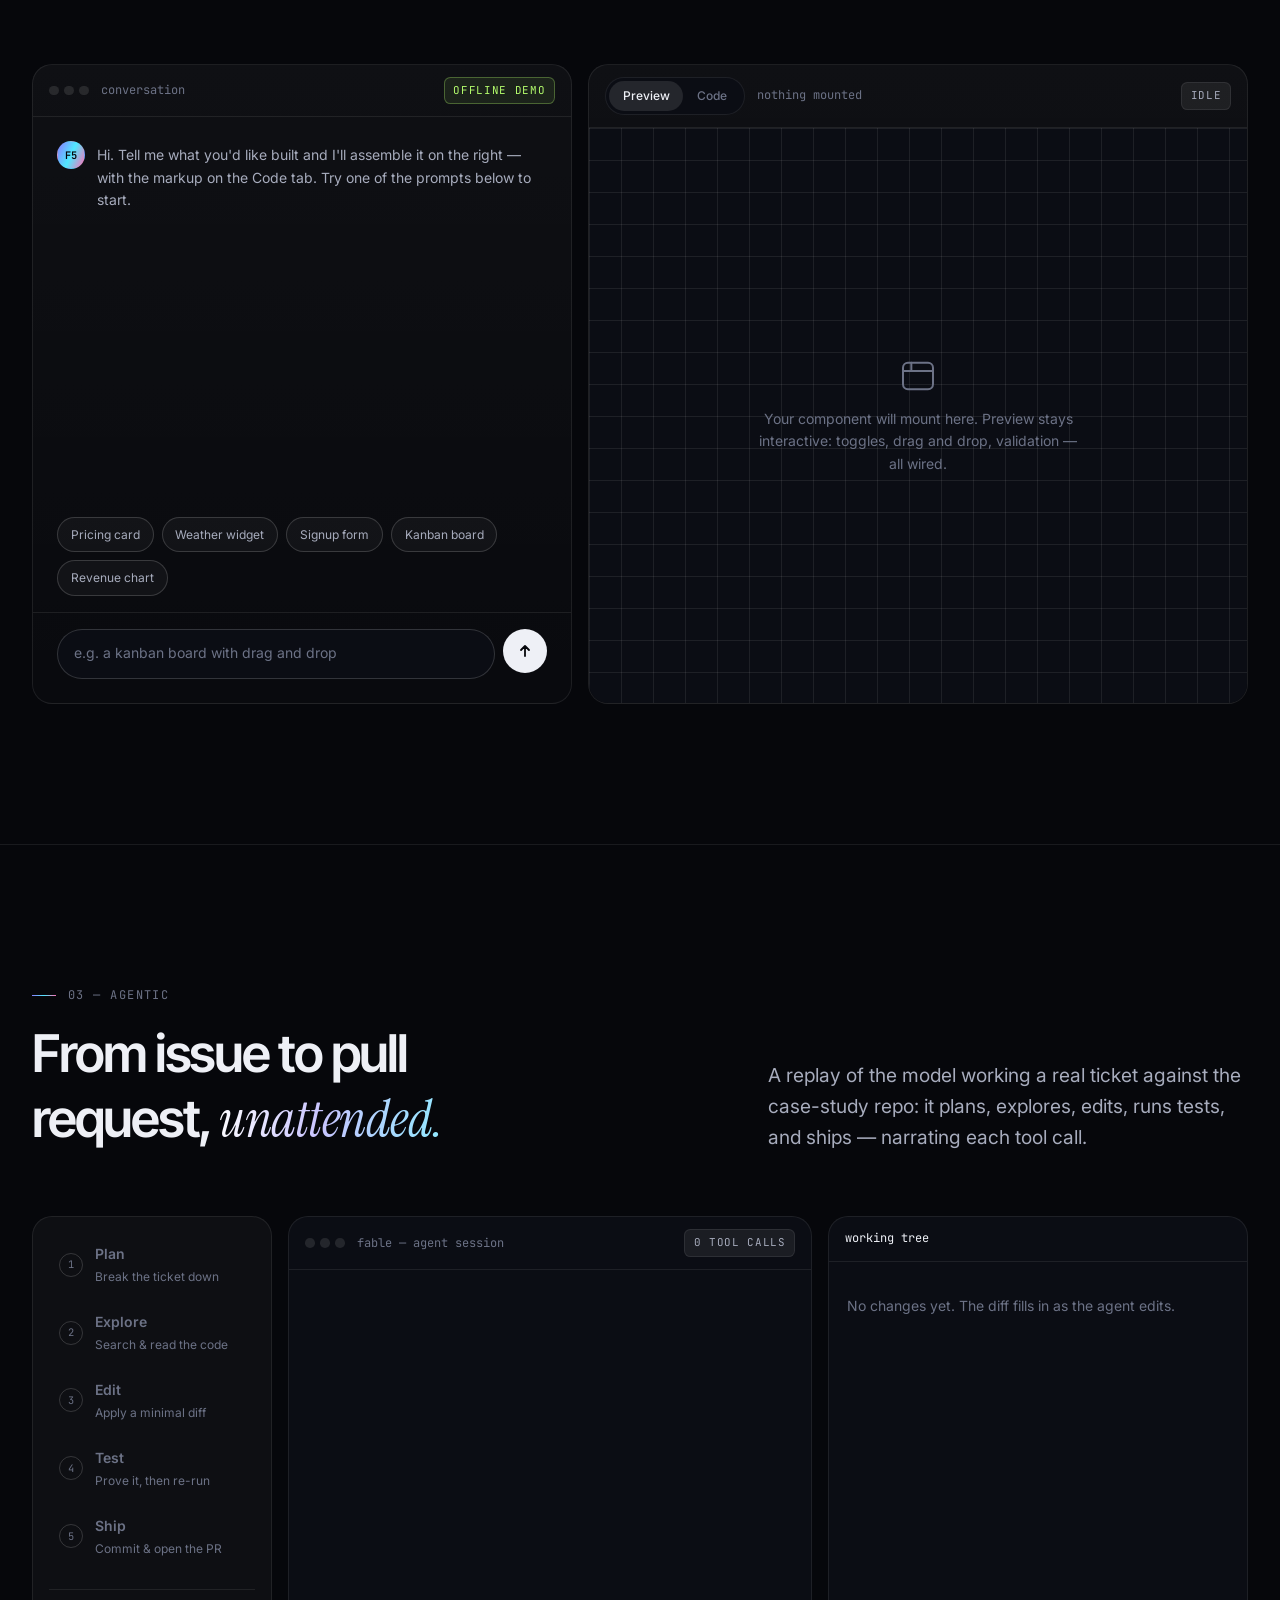
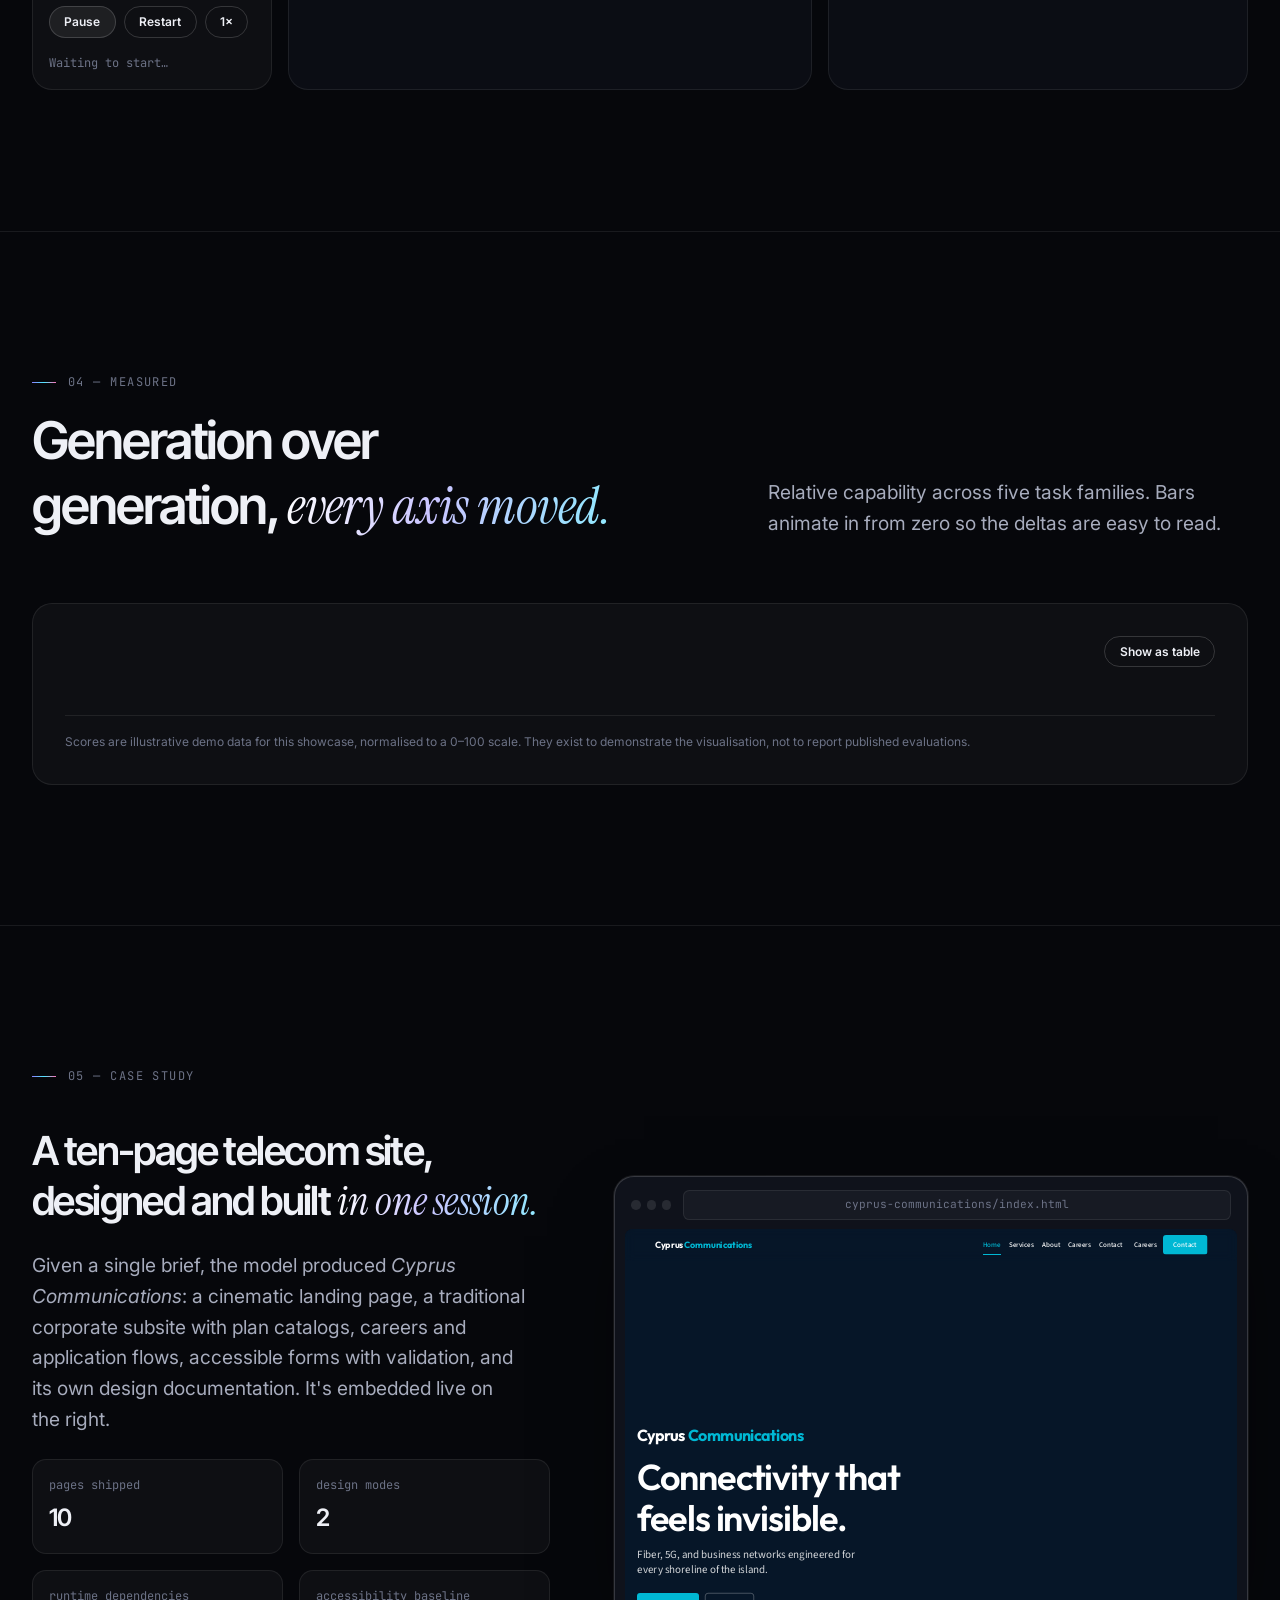
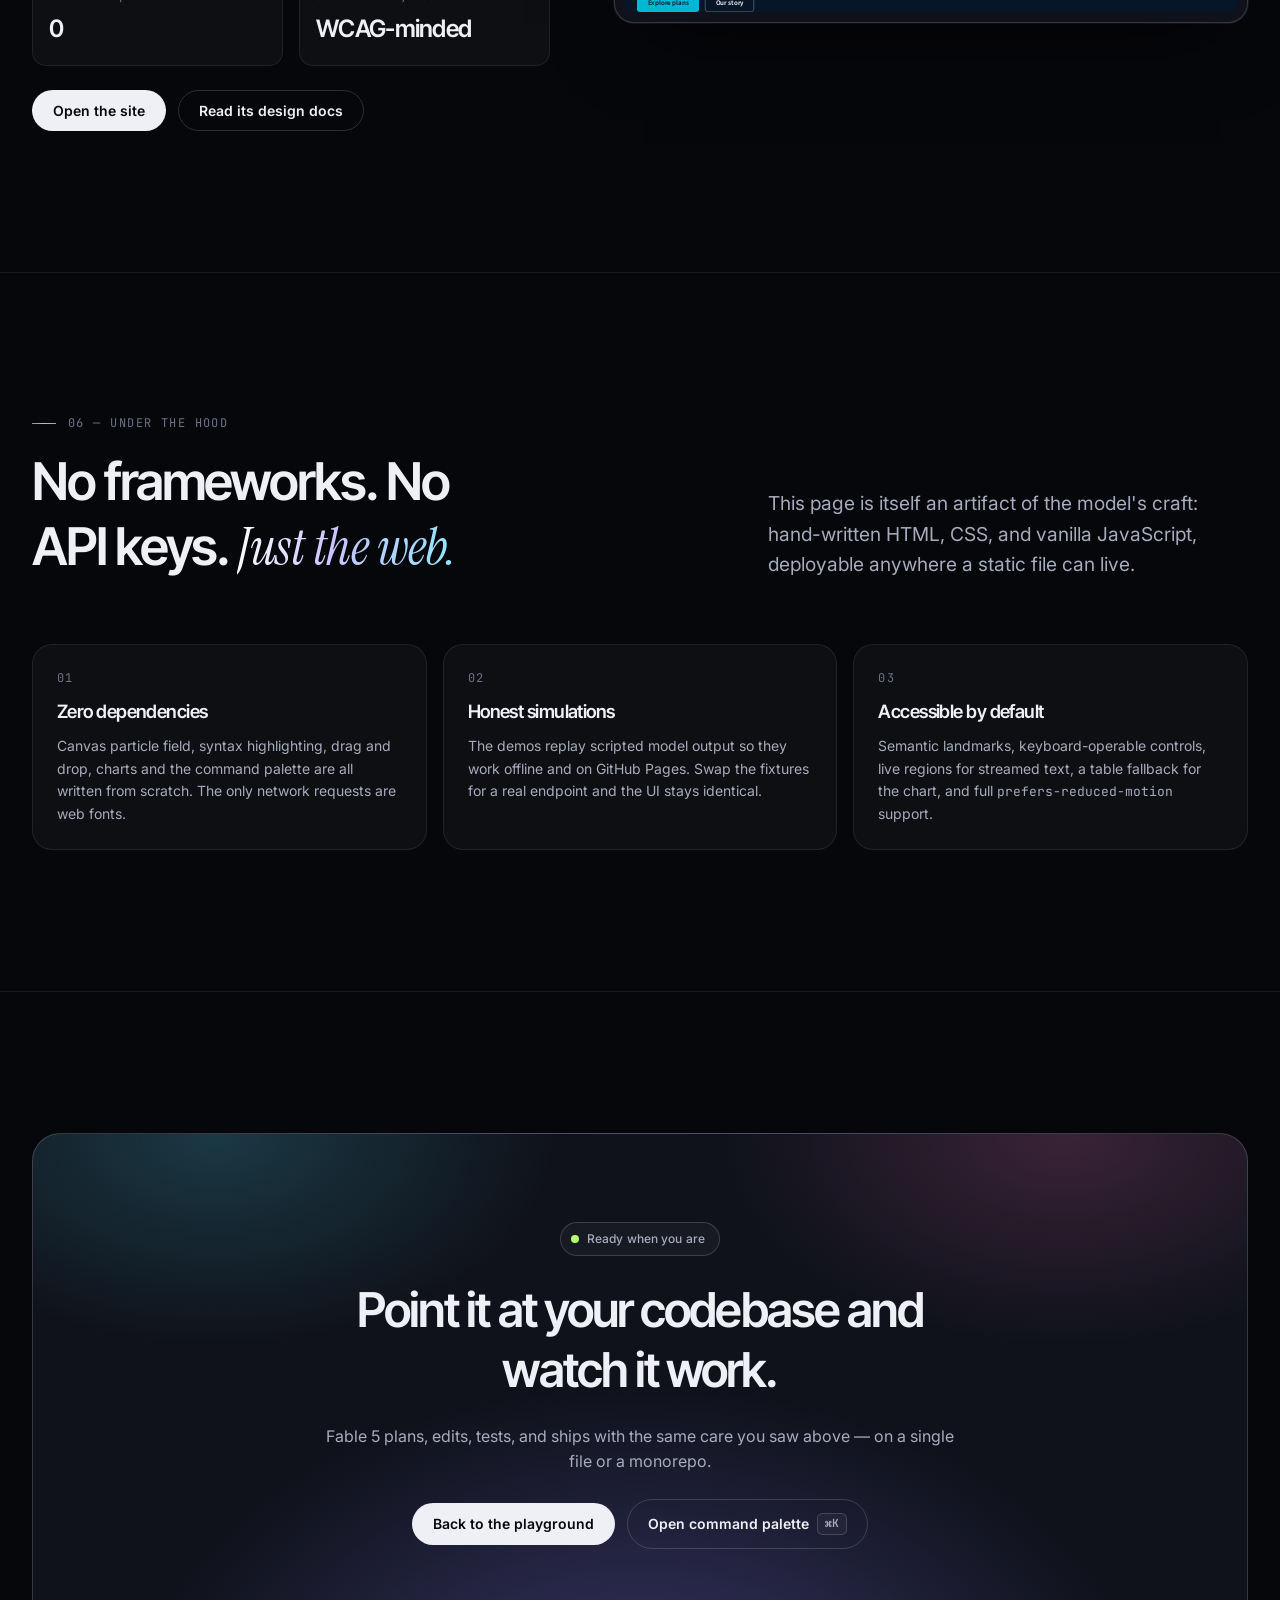
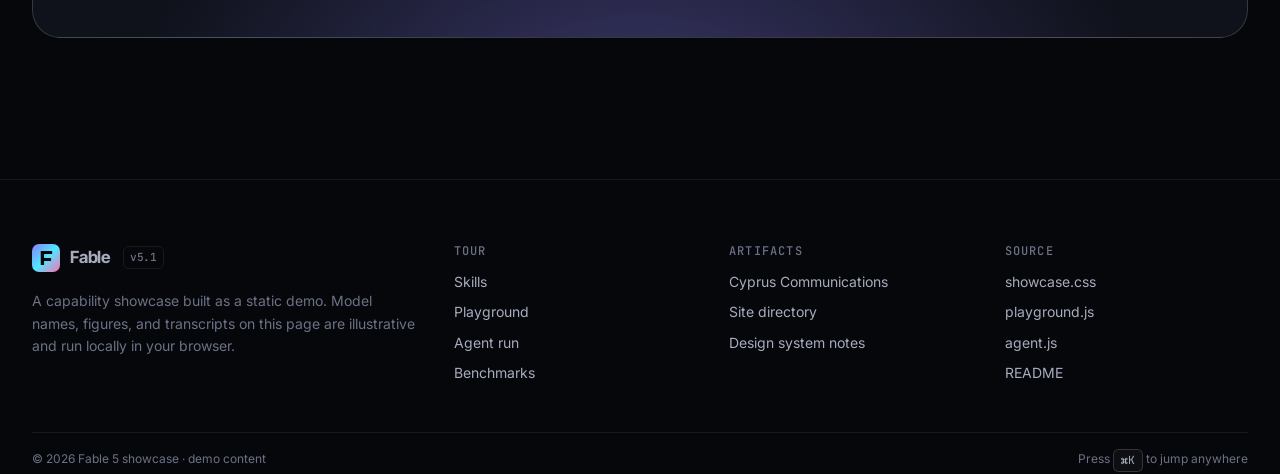
==== commit 86c3f547: "Rework root into Fable 5 capability showcase; move telecom site to cyprus-communications/ - New dark" ====
--- a/index.html
+++ b/index.html
@@ -3,140 +3,695 @@
 <head>
   <meta charset="UTF-8">
   <meta name="viewport" content="width=device-width, initial-scale=1.0">
-  <meta name="description" content="Cyprus Communications — island-wide fiber, 5G, and business connectivity. Demo showcase site.">
-  <title>Cyprus Communications</title>
+  <meta name="description" content="Fable 5 capability showcase — an interactive tour of reasoning, code generation, vision, agentic tool use, multilingual fluency, and million-token context. Runs entirely in your browser.">
+  <meta name="theme-color" content="#06070b">
+  <meta property="og:title" content="Fable 5 — Capability showcase">
+  <meta property="og:description" content="Watch a frontier model plan, code, see, and ship. Interactive demos, zero dependencies.">
+  <meta property="og:type" content="website">
+  <title>Fable 5 — Capability showcase</title>
   <!--
-    LANDING PAGE ONLY — Apple-inspired cinematic design.
-    All other pages use traditional corporate/telecom patterns (see docs/design-system.md).
-    CSS load order: tokens → base → layout → components → landing.
+    Single-page showcase. No build step, no framework, no API keys.
+    Every demo on this page is a scripted, client-side simulation of model
+    output so it can be hosted on GitHub Pages and opened from file://.
+    CSS: tokens → showcase.  JS: showcase → skills → playground → agent → bench.
   -->
   <link rel="preconnect" href="https://fonts.googleapis.com">
   <link rel="preconnect" href="https://fonts.gstatic.com" crossorigin>
-  <link href="https://fonts.googleapis.com/css2?family=Outfit:wght@500;600;700&family=Source+Sans+3:wght@400;500;600;700&display=swap" rel="stylesheet">
+  <link href="https://fonts.googleapis.com/css2?family=Inter+Tight:wght@500;600;700&family=Inter:wght@400;500;600&family=Instrument+Serif:ital@0;1&family=JetBrains+Mono:wght@400;500;600&display=swap" rel="stylesheet">
   <link rel="stylesheet" href="styles/tokens.css">
-  <link rel="stylesheet" href="styles/base.css">
-  <link rel="stylesheet" href="styles/layout.css">
-  <link rel="stylesheet" href="styles/components.css">
-  <link rel="stylesheet" href="styles/landing.css">
+  <link rel="stylesheet" href="styles/showcase.css">
+  <link rel="icon" href="data:image/svg+xml,%3Csvg xmlns='http://www.w3.org/2000/svg' viewBox='0 0 32 32'%3E%3Cdefs%3E%3ClinearGradient id='g' x1='0' y1='0' x2='1' y2='1'%3E%3Cstop offset='0' stop-color='%238b7cff'/%3E%3Cstop offset='.5' stop-color='%234fe8ff'/%3E%3Cstop offset='1' stop-color='%23ff6fb5'/%3E%3C/linearGradient%3E%3C/defs%3E%3Crect width='32' height='32' rx='8' fill='url(%23g)'/%3E%3Cpath d='M10 8h13v3.4h-9.2v4.5h8v3.4h-8V24H10z' fill='%2306070b'/%3E%3C/svg%3E">
 </head>
-<!-- data-page drives active nav highlighting in js/main.js -->
-<body class="landing-page" data-page="home">
-  <!-- Skip link: first focusable control for keyboard users -->
+<body>
   <a class="skip-link" href="#main">Skip to content</a>
+  <div class="scroll-progress" aria-hidden="true"></div>
+
+  <svg width="0" height="0" style="position:absolute" aria-hidden="true">
+    <defs>
+      <linearGradient id="brand-grad" x1="0" y1="0" x2="1" y2="1">
+        <stop offset="0" stop-color="#8b7cff"/>
+        <stop offset="0.5" stop-color="#4fe8ff"/>
+        <stop offset="1" stop-color="#ff6fb5"/>
+      </linearGradient>
+      <linearGradient id="pg-area" x1="0" y1="0" x2="0" y2="1">
+        <stop offset="0" stop-color="#4fe8ff" stop-opacity="0.35"/>
+        <stop offset="1" stop-color="#4fe8ff" stop-opacity="0"/>
+      </linearGradient>
+    </defs>
+  </svg>
 
   <header class="site-header">
-    <div class="site-header__inner">
-      <a class="logo" href="index.html">Cyprus <span>Communications</span></a>
-      <button class="nav-toggle" type="button" aria-expanded="false" aria-controls="primary-nav">Menu</button>
-      <nav class="nav-primary" id="primary-nav" aria-label="Primary">
-        <ul class="nav-primary__list">
-          <li><a href="index.html" data-nav="home">Home</a></li>
-          <li><a href="services/index.html" data-nav="services">Services</a></li>
-          <li><a href="about/index.html" data-nav="about">About</a></li>
-          <li><a href="careers/index.html" data-nav="careers">Careers</a></li>
-          <li><a href="contact/index.html" data-nav="contact">Contact</a></li>
+    <div class="container site-header__inner">
+      <a class="brand" href="#top" aria-label="Fable 5 home">
+        <svg class="brand__mark" viewBox="0 0 32 32" aria-hidden="true">
+          <rect width="32" height="32" rx="8" fill="url(#brand-grad)"/>
+          <path d="M10 8h13v3.4h-9.2v4.5h8v3.4h-8V24H10z" fill="#06070b"/>
+        </svg>
+        <span>Fable</span>
+        <span class="brand__version">v5.1</span>
+      </a>
+
+      <button class="nav-toggle" type="button" aria-expanded="false" aria-controls="primary-nav" aria-label="Toggle navigation">
+        <span></span>
+      </button>
+
+      <nav class="nav" id="primary-nav" aria-label="Primary">
+        <ul class="nav__list">
+          <li><a class="nav__link" href="#skills" data-spy="skills">Skills</a></li>
+          <li><a class="nav__link" href="#playground" data-spy="playground">Playground</a></li>
+          <li><a class="nav__link" href="#agent" data-spy="agent">Agent</a></li>
+          <li><a class="nav__link" href="#benchmarks" data-spy="benchmarks">Benchmarks</a></li>
+          <li><a class="nav__link" href="#case-study" data-spy="case-study">Case study</a></li>
         </ul>
-        <div class="nav-utility">
-          <a href="careers/index.html">Careers</a>
-          <a class="btn btn--primary" href="contact/index.html">Contact</a>
+        <div class="nav-actions">
+          <button class="palette-trigger" type="button" data-palette-open>
+            <span>Jump to…</span>
+            <span class="kbd">⌘K</span>
+          </button>
+          <a class="btn btn--primary btn--sm" href="#playground">Open playground</a>
         </div>
       </nav>
     </div>
   </header>
 
   <main id="main">
-    <!--
-      First viewport budget (locked): brand, one headline, one supporting
-      sentence, one CTA group, one dominant full-bleed image.
-      No cards, stats, overlay badges, or secondary marketing blocks.
-    -->
-    <section class="landing-hero" aria-label="Introduction">
-      <div class="landing-hero__content">
-        <p class="landing-hero__brand">Cyprus <span>Communications</span></p>
-        <h1>Connectivity that feels invisible.</h1>
-        <p class="landing-hero__support">Fiber, 5G, and business networks engineered for every shoreline of the island.</p>
-        <div class="btn-group">
-          <a class="btn btn--primary" href="services/index.html">Explore plans</a>
-          <a class="btn btn--ghost" href="about/index.html">Our story</a>
-        </div>
-      </div>
-    </section>
-
-    <!-- Scroll story: coverage -->
-    <section class="landing-section landing-section--coverage" aria-labelledby="story-coverage">
-      <div class="landing-section__inner">
-        <div class="landing-section__copy">
-          <h2 id="story-coverage">Island-wide coverage</h2>
-          <p>From Kyrenia harbor to the Troodos slopes, our network is built for the places people actually live and work.</p>
-          <a class="btn btn--primary" href="about/achievements.html">See our milestones</a>
-        </div>
-      </div>
-    </section>
-
-    <!-- Scroll story: speed -->
-    <section class="landing-section landing-section--speed landing-section--rtl" aria-labelledby="story-speed">
-      <div class="landing-section__inner">
-        <div class="landing-section__copy">
-          <h2 id="story-speed">Speed without the ceremony</h2>
-          <p>Multi-gig fiber and low-latency 5G so streaming, work, and play stay out of your way.</p>
-          <a class="btn btn--primary" href="services/fiber.html">View fiber plans</a>
-        </div>
-      </div>
-    </section>
-
-    <!-- Scroll story: lifestyle -->
-    <section class="landing-section landing-section--lifestyle" aria-labelledby="story-lifestyle">
-      <div class="landing-section__inner">
-        <div class="landing-section__copy">
-          <h2 id="story-lifestyle">Always on, wherever you are</h2>
-          <p>Home, café, coastal office — one account that follows how Cypriots move through the day.</p>
-          <a class="btn btn--primary" href="services/mobile-5g.html">Explore 5G</a>
+    <!-- ================================================================
+         HERO
+         ================================================================ -->
+    <section class="hero" id="top" aria-label="Introduction">
+      <canvas class="hero__field" id="hero-field" aria-hidden="true"></canvas>
+      <div class="container hero__inner">
+        <div class="hero__copy">
+          <span class="pill" data-enter style="--i:0">
+            <span class="pill__dot"></span>
+            Fable 5 · Interactive capability tour
+          </span>
+          <h1 class="hero__title" data-enter style="--i:1">
+            Built to think.<br>
+            Trained to <em class="serif">ship.</em>
+          </h1>
+          <p class="hero__lead" data-enter style="--i:2">
+            Reasoning, code, vision, and autonomous tool use in one model. This page is a live tour of those skills, and every demo on it runs right here in your browser.
+          </p>
+          <div class="hero__actions" data-enter style="--i:3">
+            <a class="btn btn--primary" href="#playground">
+              Try the playground
+              <svg viewBox="0 0 16 16" fill="none" stroke="currentColor" stroke-width="1.8" stroke-linecap="round" stroke-linejoin="round"><path d="M3 8h10M9 4l4 4-4 4"/></svg>
+            </a>
+            <a class="btn btn--ghost" href="#agent">Watch an agent run</a>
+          </div>
+          <p class="ticker" data-enter style="--i:4" aria-live="polite">
+            <span class="ticker__label">now</span>
+            <span class="ticker__text" id="ticker-text"></span><span class="caret" aria-hidden="true"></span>
+          </p>
+        </div>
+
+        <dl class="hero__stats" data-enter style="--i:5">
+          <div class="stat">
+            <dt class="stat__label">context window</dt>
+            <dd class="stat__value"><span data-count="1" data-decimals="0">0</span><small>M tokens</small></dd>
+          </div>
+          <div class="stat">
+            <dt class="stat__label">output speed</dt>
+            <dd class="stat__value"><span data-count="142">0</span><small>tok / s</small></dd>
+          </div>
+          <div class="stat">
+            <dt class="stat__label">languages</dt>
+            <dd class="stat__value"><span data-count="40">0</span><small>+</small></dd>
+          </div>
+          <div class="stat">
+            <dt class="stat__label">modalities</dt>
+            <dd class="stat__value">Text · Image · Code</dd>
+          </div>
+        </dl>
+      </div>
+    </section>
+
+    <!-- ================================================================
+         SKILLS — bento grid of live micro-demos
+         ================================================================ -->
+    <section class="section" id="skills" aria-labelledby="skills-title">
+      <div class="container">
+        <div class="section__head">
+          <div class="reveal">
+            <p class="section__index">01 — Capabilities</p>
+            <h2 class="section__title" id="skills-title">Seven skills. <span class="serif gradient-text">All of them live.</span></h2>
+          </div>
+          <p class="section__lead reveal" style="--i:1">Each card is a self-contained demo. Hover, click, or just watch — they loop on their own and replay on demand.</p>
+        </div>
+
+        <div class="bento">
+          <!-- Code generation -->
+          <article class="card reveal" style="--span: 7; --i:0" data-spotlight>
+            <div class="card__head">
+              <div>
+                <div class="card__kicker">
+                  <span class="card__icon" aria-hidden="true"><svg viewBox="0 0 16 16" fill="none" stroke="currentColor" stroke-width="1.6" stroke-linecap="round" stroke-linejoin="round"><path d="M5 4 1.5 8 5 12M11 4l3.5 4L11 12M9.5 2.5l-3 11"/></svg></span>
+                  <span class="tag tag--live">streaming</span>
+                </div>
+                <h3>Writes code you'd actually merge</h3>
+                <p class="card__desc">Idiomatic, typed, and commented where it matters. Watch a live stream across three languages.</p>
+              </div>
+              <button class="icon-btn" type="button" data-code-replay aria-label="Replay code stream">
+                <svg viewBox="0 0 16 16" fill="none" stroke="currentColor" stroke-width="1.6" stroke-linecap="round" stroke-linejoin="round"><path d="M2.5 8a5.5 5.5 0 1 0 1.6-3.9M2.5 2.5v3h3"/></svg>
+              </button>
+            </div>
+            <div class="card__body">
+              <div class="code-panel">
+                <div class="code-panel__bar">
+                  <span class="dots" aria-hidden="true"><i></i><i></i><i></i></span>
+                  <div class="tabs" role="tablist" aria-label="Language">
+                    <button class="tab is-active" role="tab" aria-selected="true" data-code-tab="ts">rate-limit.ts</button>
+                    <button class="tab" role="tab" aria-selected="false" data-code-tab="py">pipeline.py</button>
+                    <button class="tab" role="tab" aria-selected="false" data-code-tab="sql">cohorts.sql</button>
+                  </div>
+                  <span class="code-panel__meta" id="code-meta">0 tokens</span>
+                </div>
+                <pre class="code" id="code-stream" aria-live="off"></pre>
+              </div>
+            </div>
+          </article>
+
+          <!-- Reasoning -->
+          <article class="card reveal" style="--span: 5; --i:1" data-spotlight>
+            <div class="card__head">
+              <div>
+                <div class="card__kicker">
+                  <span class="card__icon" aria-hidden="true"><svg viewBox="0 0 16 16" fill="none" stroke="currentColor" stroke-width="1.6" stroke-linecap="round" stroke-linejoin="round"><path d="M8 2a4 4 0 0 0-2.5 7.1V11h5V9.1A4 4 0 0 0 8 2ZM6.5 13h3"/></svg></span>
+                  <span class="tag tag--violet">extended thinking</span>
+                </div>
+                <h3>Shows its work</h3>
+                <p class="card__desc">Multi-step reasoning with a visible, verifiable trace.</p>
+              </div>
+              <button class="icon-btn" type="button" data-trace-replay aria-label="Replay reasoning trace">
+                <svg viewBox="0 0 16 16" fill="none" stroke="currentColor" stroke-width="1.6" stroke-linecap="round" stroke-linejoin="round"><path d="M2.5 8a5.5 5.5 0 1 0 1.6-3.9M2.5 2.5v3h3"/></svg>
+              </button>
+            </div>
+            <div class="card__body">
+              <p class="puzzle"><strong>Puzzle.</strong> Three ferries leave Limassol at 06:00. They return every 36, 48, and 60 minutes. When are all three next in port together?</p>
+              <ol class="trace" id="trace">
+                <li class="trace__step"><span class="trace__num">1</span><span>Reframe: the answer is the least common multiple of 36, 48, and 60 minutes after 06:00.</span></li>
+                <li class="trace__step"><span class="trace__num">2</span><span>Factor: 36 = 2²·3², 48 = 2⁴·3, 60 = 2²·3·5.</span></li>
+                <li class="trace__step"><span class="trace__num">3</span><span>Take the highest power of each prime: 2⁴ · 3² · 5 = 720.</span></li>
+                <li class="trace__step"><span class="trace__num">4</span><span>720 minutes is exactly 12 hours. Sanity check: 720 ÷ 36 = 20, ÷ 48 = 15, ÷ 60 = 12 — all whole.</span></li>
+              </ol>
+              <p class="trace__answer" id="trace-answer">All three are in port together at 18:00.</p>
+            </div>
+          </article>
+
+          <!-- Vision -->
+          <article class="card reveal" style="--span: 5; --i:2" data-spotlight>
+            <div class="card__head">
+              <div>
+                <div class="card__kicker">
+                  <span class="card__icon" aria-hidden="true"><svg viewBox="0 0 16 16" fill="none" stroke="currentColor" stroke-width="1.6" stroke-linecap="round" stroke-linejoin="round"><path d="M1.5 8s2.5-4.5 6.5-4.5S14.5 8 14.5 8 12 12.5 8 12.5 1.5 8 1.5 8Z"/><circle cx="8" cy="8" r="2"/></svg></span>
+                  <span class="tag tag--cyan">vision</span>
+                </div>
+                <h3>Sees the details</h3>
+                <p class="card__desc">Grounded detection plus a natural-language description.</p>
+              </div>
+              <button class="icon-btn" type="button" data-vision-replay aria-label="Replay vision analysis">
+                <svg viewBox="0 0 16 16" fill="none" stroke="currentColor" stroke-width="1.6" stroke-linecap="round" stroke-linejoin="round"><path d="M2.5 8a5.5 5.5 0 1 0 1.6-3.9M2.5 2.5v3h3"/></svg>
+              </button>
+            </div>
+            <div class="card__body">
+              <div class="vision">
+                <div class="vision__frame" id="vision-frame">
+                  <svg class="vision__scene" viewBox="0 0 320 200" role="img" aria-label="Stylised illustration of Kyrenia harbour at golden hour">
+                    <defs>
+                      <linearGradient id="sky" x1="0" y1="0" x2="0" y2="1">
+                        <stop offset="0" stop-color="#1b1f4b"/>
+                        <stop offset="0.55" stop-color="#7a4a7e"/>
+                        <stop offset="1" stop-color="#ffb17a"/>
+                      </linearGradient>
+                      <linearGradient id="sea" x1="0" y1="0" x2="0" y2="1">
+                        <stop offset="0" stop-color="#c97a6a"/>
+                        <stop offset="0.3" stop-color="#3a4d7a"/>
+                        <stop offset="1" stop-color="#101a36"/>
+                      </linearGradient>
+                    </defs>
+                    <rect width="320" height="200" fill="url(#sky)"/>
+                    <circle cx="252" cy="42" r="14" fill="#ffd9a0"/>
+                    <circle cx="252" cy="42" r="22" fill="#ffd9a0" opacity="0.18"/>
+                    <path d="M0 120 L40 96 L78 108 L120 84 L165 104 L200 92 L230 100 L260 90 L320 104 L320 122 Z" fill="#2a2450" opacity="0.9"/>
+                    <rect y="120" width="320" height="80" fill="url(#sea)"/>
+                    <!-- castle -->
+                    <rect x="204" y="86" width="90" height="42" fill="#5b4a3f"/>
+                    <rect x="204" y="80" width="90" height="8" fill="#6b5a4d"/>
+                    <path d="M204 80h8v-8h8v8h8v-8h8v8h8v-8h8v8h8v-8h8v8h8v-8h8v8h10" fill="#6b5a4d"/>
+                    <rect x="236" y="70" width="22" height="18" fill="#6b5a4d"/>
+                    <rect x="242" y="98" width="8" height="14" fill="#2a1e18"/>
+                    <rect x="266" y="98" width="8" height="14" fill="#2a1e18"/>
+                    <!-- pier -->
+                    <rect x="180" y="128" width="140" height="6" fill="#3a2f2a"/>
+                    <!-- boats -->
+                    <path d="M34 148 L96 148 L88 162 L42 162 Z" fill="#e8e3d6"/>
+                    <path d="M40 156 h50" stroke="#b34d3f" stroke-width="3"/>
+                    <path d="M64 148 V112" stroke="#e8e3d6" stroke-width="2"/>
+                    <path d="M116 158 L164 158 L158 168 L122 168 Z" fill="#dfe6ee"/>
+                    <path d="M140 158 V128" stroke="#dfe6ee" stroke-width="1.6"/>
+                    <path d="M140 130 L156 152 H140 Z" fill="#ffd9a0" opacity="0.85"/>
+                    <path d="M54 176 L86 176 L82 184 L58 184 Z" fill="#c8d0dc"/>
+                    <!-- reflections -->
+                    <path d="M40 166 h50 M46 170 h38 M120 172 h40 M126 176 h28" stroke="#ffffff" stroke-opacity="0.18" stroke-width="1.5"/>
+                    <!-- gulls -->
+                    <path d="M82 46 q4 -4 8 0 q4 -4 8 0" stroke="#fff" stroke-width="1.4" fill="none" opacity="0.8"/>
+                    <path d="M104 58 q3 -3 6 0 q3 -3 6 0" stroke="#fff" stroke-width="1.2" fill="none" opacity="0.7"/>
+
+                    <!-- detections (revealed by skills.js) -->
+                    <g class="det" data-det="1">
+                      <rect class="det__box" x="200" y="66" width="98" height="66"/>
+                      <g class="det__label" transform="translate(200 56)"><rect width="78" height="10" rx="2"/><text x="3" y="7.4">castle · 0.98</text></g>
+                    </g>
+                    <g class="det" data-det="2">
+                      <rect class="det__box" x="28" y="108" width="74" height="58"/>
+                      <g class="det__label" transform="translate(28 98)"><rect width="88" height="10" rx="2"/><text x="3" y="7.4">fishing boat · 0.96</text></g>
+                    </g>
+                    <g class="det" data-det="3">
+                      <rect class="det__box" x="112" y="124" width="58" height="48"/>
+                      <g class="det__label" transform="translate(112 114)"><rect width="72" height="10" rx="2"/><text x="3" y="7.4">sailboat · 0.93</text></g>
+                    </g>
+                    <g class="det" data-det="4">
+                      <rect class="det__box" x="78" y="40" width="46" height="24"/>
+                      <g class="det__label" transform="translate(78 30)"><rect width="66" height="10" rx="2"/><text x="3" y="7.4">gulls ×2 · 0.88</text></g>
+                    </g>
+                    <g class="det" data-det="5">
+                      <rect class="det__box" x="234" y="24" width="36" height="36"/>
+                      <g class="det__label" transform="translate(234 14)"><rect width="58" height="10" rx="2"/><text x="3" y="7.4">sun · low</text></g>
+                    </g>
+                  </svg>
+                  <div class="vision__scan" aria-hidden="true"></div>
+                </div>
+                <p class="vision__caption" id="vision-caption" aria-live="polite"></p>
+              </div>
+            </div>
+          </article>
+
+          <!-- Structured output -->
+          <article class="card reveal" style="--span: 7; --i:3" data-spotlight>
+            <div class="card__head">
+              <div>
+                <div class="card__kicker">
+                  <span class="card__icon" aria-hidden="true"><svg viewBox="0 0 16 16" fill="none" stroke="currentColor" stroke-width="1.6" stroke-linecap="round" stroke-linejoin="round"><path d="M5.5 2C4 2 4 3 4 4v2c0 1-1 2-2 2 1 0 2 1 2 2v2c0 1 0 2 1.5 2M10.5 2c1.5 0 1.5 1 1.5 2v2c0 1 1 2 2 2-1 0-2 1-2 2v2c0 1 0 2-1.5 2"/></svg></span>
+                  <span class="tag tag--magenta">structured output</span>
+                </div>
+                <h3>Turns prose into data</h3>
+                <p class="card__desc">Schema-faithful JSON from messy human text, with every field traceable to its source span.</p>
+              </div>
+              <button class="icon-btn" type="button" data-json-replay aria-label="Replay extraction">
+                <svg viewBox="0 0 16 16" fill="none" stroke="currentColor" stroke-width="1.6" stroke-linecap="round" stroke-linejoin="round"><path d="M2.5 8a5.5 5.5 0 1 0 1.6-3.9M2.5 2.5v3h3"/></svg>
+              </button>
+            </div>
+            <div class="card__body">
+              <div class="split-io">
+                <div class="io">
+                  <div class="io__bar"><span>input · support email</span></div>
+                  <div class="io__body" id="json-source">
+                    Hi — this is <mark data-f="name">Eleni Christou</mark> from <mark data-f="company">Troodos Bakery</mark>. Our <mark data-f="product">Business Connect 500</mark> line at the <mark data-f="location">Platres</mark> branch has been dropping since <mark data-f="since">Tuesday morning</mark>. It's <mark data-f="severity">blocking card payments</mark>, so this is urgent. Best number is <mark data-f="phone">+357 99 123 456</mark>.
+                  </div>
+                </div>
+                <div class="io">
+                  <div class="io__bar"><span>output · ticket.json</span><span class="tag" id="json-status">idle</span></div>
+                  <div class="io__body"><pre id="json-out"></pre></div>
+                </div>
+              </div>
+            </div>
+          </article>
+
+          <!-- Multilingual -->
+          <article class="card reveal" style="--span: 4; --i:4" data-spotlight>
+            <div class="card__head">
+              <div>
+                <div class="card__kicker">
+                  <span class="card__icon" aria-hidden="true"><svg viewBox="0 0 16 16" fill="none" stroke="currentColor" stroke-width="1.6" stroke-linecap="round" stroke-linejoin="round"><circle cx="8" cy="8" r="6"/><path d="M2 8h12M8 2c2 2 2 10 0 12M8 2c-2 2-2 10 0 12"/></svg></span>
+                  <span class="tag">multilingual</span>
+                </div>
+                <h3>Fluent in 40+ languages</h3>
+              </div>
+            </div>
+            <div class="card__body">
+              <div class="lang">
+                <p class="lang__text" id="lang-text" lang="en">Your connection is back online. Sorry for the interruption.</p>
+                <div class="lang__meta">
+                  <span class="lang__code" id="lang-code">EN</span>
+                  <span id="lang-name">English</span>
+                  <span class="lang__dots" id="lang-dots" aria-hidden="true"></span>
+                </div>
+              </div>
+            </div>
+          </article>
+
+          <!-- Long context -->
+          <article class="card reveal" style="--span: 4; --i:5" data-spotlight>
+            <div class="card__head">
+              <div>
+                <div class="card__kicker">
+                  <span class="card__icon" aria-hidden="true"><svg viewBox="0 0 16 16" fill="none" stroke="currentColor" stroke-width="1.6" stroke-linecap="round" stroke-linejoin="round"><path d="M3 3h10v10H3zM3 6.5h10M3 10h10M6.5 3v10"/></svg></span>
+                  <span class="tag">1M context</span>
+                </div>
+                <h3>Needle in a million tokens</h3>
+              </div>
+              <button class="icon-btn" type="button" data-haystack-run aria-label="Run needle search">
+                <svg viewBox="0 0 16 16" fill="none" stroke="currentColor" stroke-width="1.6" stroke-linecap="round" stroke-linejoin="round"><circle cx="7" cy="7" r="4.5"/><path d="m10.5 10.5 3 3"/></svg>
+              </button>
+            </div>
+            <div class="card__body">
+              <div class="haystack">
+                <div class="haystack__doc" id="haystack">
+                  <div class="haystack__beam" aria-hidden="true"></div>
+                </div>
+                <div class="haystack__foot">
+                  <span id="haystack-label">1,048,576 tokens · 2,910 pages</span>
+                  <span class="haystack__result" id="haystack-result"></span>
+                </div>
+              </div>
+            </div>
+          </article>
+
+          <!-- Speed -->
+          <article class="card reveal" style="--span: 4; --i:6" data-spotlight>
+            <div class="card__head">
+              <div>
+                <div class="card__kicker">
+                  <span class="card__icon" aria-hidden="true"><svg viewBox="0 0 16 16" fill="none" stroke="currentColor" stroke-width="1.6" stroke-linecap="round" stroke-linejoin="round"><path d="M9 1.5 3.5 9H8l-1 5.5L12.5 7H8z"/></svg></span>
+                  <span class="tag tag--live">realtime</span>
+                </div>
+                <h3>Fast enough to feel instant</h3>
+              </div>
+            </div>
+            <div class="card__body">
+              <div class="gauge">
+                <p class="gauge__value"><span id="gauge-value">0</span><small>tok / s</small></p>
+                <canvas class="gauge__spark" id="gauge-spark" aria-hidden="true"></canvas>
+                <div class="gauge__legend"><span>last 60 s</span><span>p50 · 138 &nbsp; p95 · 151</span></div>
+              </div>
+            </div>
+          </article>
+        </div>
+      </div>
+    </section>
+
+    <!-- ================================================================
+         PLAYGROUND — prompt → live UI
+         ================================================================ -->
+    <section class="section" id="playground" aria-labelledby="playground-title">
+      <div class="container">
+        <div class="section__head">
+          <div class="reveal">
+            <p class="section__index">02 — Playground</p>
+            <h2 class="section__title" id="playground-title">Describe it. <span class="serif gradient-text">Watch it get built.</span></h2>
+          </div>
+          <p class="section__lead reveal" style="--i:1">Ask for a component and the model streams its reasoning, writes the code, and mounts a working preview. Pick a prompt or type your own.</p>
+        </div>
+
+        <div class="playground reveal">
+          <div class="chat">
+            <div class="panel__bar">
+              <span class="dots" aria-hidden="true"><i></i><i></i><i></i></span>
+              <span>conversation</span>
+              <span class="tag tag--live">offline demo</span>
+            </div>
+            <div class="chat__log" id="chat-log" role="log" aria-live="polite" aria-relevant="additions">
+              <div class="msg msg--ai">
+                <span class="msg__avatar" aria-hidden="true">F5</span>
+                <div class="msg__body">
+                  <p>Hi. Tell me what you'd like built and I'll assemble it on the right — with the markup on the Code tab. Try one of the prompts below to start.</p>
+                </div>
+              </div>
+            </div>
+            <div class="chips" id="chips" aria-label="Suggested prompts">
+              <button class="chip" type="button" data-prompt="Design a pricing card for a 1 Gbps fiber plan with a monthly/yearly toggle">Pricing card</button>
+              <button class="chip" type="button" data-prompt="Make a weather widget for Nicosia with a 5-day forecast">Weather widget</button>
+              <button class="chip" type="button" data-prompt="Build a signup form with live validation and a password strength meter">Signup form</button>
+              <button class="chip" type="button" data-prompt="Create a kanban board with drag and drop">Kanban board</button>
+              <button class="chip" type="button" data-prompt="Chart monthly revenue for the last 12 months as a sparkline">Revenue chart</button>
+            </div>
+            <form class="chat__form" id="chat-form" autocomplete="off">
+              <label class="visually-hidden" for="chat-input">Describe a component</label>
+              <input class="chat__input" id="chat-input" type="text" placeholder="e.g. a kanban board with drag and drop" maxlength="160">
+              <button class="chat__send" type="submit" id="chat-send" aria-label="Send">
+                <svg viewBox="0 0 16 16" fill="none" stroke="currentColor" stroke-width="1.8" stroke-linecap="round" stroke-linejoin="round"><path d="M8 13V3M4 7l4-4 4 4"/></svg>
+              </button>
+            </form>
+          </div>
+
+          <div class="stage">
+            <div class="panel__bar">
+              <div class="seg" role="tablist" aria-label="Stage view">
+                <button class="seg__btn" role="tab" aria-selected="true" data-stage-tab="preview" id="tab-preview" aria-controls="pane-preview">Preview</button>
+                <button class="seg__btn" role="tab" aria-selected="false" data-stage-tab="code" id="tab-code" aria-controls="pane-code">Code</button>
+              </div>
+              <span id="stage-meta">nothing mounted</span>
+              <span class="tag" id="stage-status">idle</span>
+            </div>
+            <div class="stage__viewport">
+              <div class="stage__pane" id="pane-preview" role="tabpanel" aria-labelledby="tab-preview">
+                <div class="pg-preview" id="pg-preview">
+                  <div class="pg-empty">
+                    <svg viewBox="0 0 24 24" fill="none" stroke="currentColor" stroke-width="1.2" stroke-linecap="round" stroke-linejoin="round"><rect x="3" y="4" width="18" height="16" rx="3"/><path d="M3 9h18M8 4v5"/></svg>
+                    <span>Your component will mount here. Preview stays interactive: toggles, drag and drop, validation — all wired.</span>
+                  </div>
+                </div>
+              </div>
+              <div class="stage__pane" id="pane-code" role="tabpanel" aria-labelledby="tab-code" hidden>
+                <pre class="stage__code" id="pg-code"></pre>
+              </div>
+            </div>
+          </div>
+        </div>
+      </div>
+    </section>
+
+    <!-- ================================================================
+         AGENT — end-to-end run
+         ================================================================ -->
+    <section class="section" id="agent" aria-labelledby="agent-title">
+      <div class="container">
+        <div class="section__head">
+          <div class="reveal">
+            <p class="section__index">03 — Agentic</p>
+            <h2 class="section__title" id="agent-title">From issue to pull request, <span class="serif gradient-text">unattended.</span></h2>
+          </div>
+          <p class="section__lead reveal" style="--i:1">A replay of the model working a real ticket against the case-study repo: it plans, explores, edits, runs tests, and ships — narrating each tool call.</p>
+        </div>
+
+        <div class="agent reveal">
+          <ol class="agent__steps" id="agent-steps" aria-label="Run progress">
+            <li class="step" data-step="plan"><span class="step__dot"><span>1</span><svg viewBox="0 0 16 16" fill="none" stroke="currentColor" stroke-width="2.2" stroke-linecap="round" stroke-linejoin="round"><path d="m3.5 8.5 3 3 6-7"/></svg></span><span><span class="step__title">Plan</span><span class="step__sub">Break the ticket down</span></span></li>
+            <li class="step" data-step="explore"><span class="step__dot"><span>2</span><svg viewBox="0 0 16 16" fill="none" stroke="currentColor" stroke-width="2.2" stroke-linecap="round" stroke-linejoin="round"><path d="m3.5 8.5 3 3 6-7"/></svg></span><span><span class="step__title">Explore</span><span class="step__sub">Search &amp; read the code</span></span></li>
+            <li class="step" data-step="edit"><span class="step__dot"><span>3</span><svg viewBox="0 0 16 16" fill="none" stroke="currentColor" stroke-width="2.2" stroke-linecap="round" stroke-linejoin="round"><path d="m3.5 8.5 3 3 6-7"/></svg></span><span><span class="step__title">Edit</span><span class="step__sub">Apply a minimal diff</span></span></li>
+            <li class="step" data-step="test"><span class="step__dot"><span>4</span><svg viewBox="0 0 16 16" fill="none" stroke="currentColor" stroke-width="2.2" stroke-linecap="round" stroke-linejoin="round"><path d="m3.5 8.5 3 3 6-7"/></svg></span><span><span class="step__title">Test</span><span class="step__sub">Prove it, then re-run</span></span></li>
+            <li class="step" data-step="ship"><span class="step__dot"><span>5</span><svg viewBox="0 0 16 16" fill="none" stroke="currentColor" stroke-width="2.2" stroke-linecap="round" stroke-linejoin="round"><path d="m3.5 8.5 3 3 6-7"/></svg></span><span><span class="step__title">Ship</span><span class="step__sub">Commit &amp; open the PR</span></span></li>
+            <li class="agent__controls" role="presentation">
+              <button class="btn btn--sm" type="button" id="agent-toggle">Pause</button>
+              <button class="btn btn--sm btn--ghost" type="button" id="agent-restart">Restart</button>
+              <button class="btn btn--sm btn--ghost" type="button" id="agent-speed" aria-pressed="false">1×</button>
+              <span class="agent__status" id="agent-status" aria-live="polite">Waiting to start…</span>
+            </li>
+          </ol>
+
+          <div class="terminal">
+            <div class="panel__bar">
+              <span class="dots" aria-hidden="true"><i></i><i></i><i></i></span>
+              <span>fable — agent session</span>
+              <span class="tag" id="agent-tools">0 tool calls</span>
+            </div>
+            <div class="terminal__body" id="terminal" aria-live="off"></div>
+          </div>
+
+          <div class="diff">
+            <div class="panel__bar">
+              <span class="diff__file" id="diff-file">working tree</span>
+              <span class="diff__stats" id="diff-stats"></span>
+            </div>
+            <div class="diff__body" id="diff">
+              <p class="diff__empty">No changes yet. The diff fills in as the agent edits.</p>
+            </div>
+          </div>
+        </div>
+      </div>
+    </section>
+
+    <!-- ================================================================
+         BENCHMARKS
+         ================================================================ -->
+    <section class="section" id="benchmarks" aria-labelledby="bench-title">
+      <div class="container">
+        <div class="section__head">
+          <div class="reveal">
+            <p class="section__index">04 — Measured</p>
+            <h2 class="section__title" id="bench-title">Generation over generation, <span class="serif gradient-text">every axis moved.</span></h2>
+          </div>
+          <p class="section__lead reveal" style="--i:1">Relative capability across five task families. Bars animate in from zero so the deltas are easy to read.</p>
+        </div>
+
+        <div class="bench reveal">
+          <div class="bench__top">
+            <div class="bench__legend" id="bench-legend"></div>
+            <button class="btn btn--sm btn--ghost" type="button" id="bench-toggle" aria-pressed="false">Show as table</button>
+          </div>
+          <div class="bench__rows" id="bench-rows"></div>
+          <table class="bench__table" id="bench-table" hidden>
+            <caption class="visually-hidden">Capability scores by model generation</caption>
+            <thead><tr id="bench-table-head"></tr></thead>
+            <tbody id="bench-table-body"></tbody>
+          </table>
+          <p class="bench__note">Scores are illustrative demo data for this showcase, normalised to a 0–100 scale. They exist to demonstrate the visualisation, not to report published evaluations.</p>
+        </div>
+      </div>
+    </section>
+
+    <!-- ================================================================
+         CASE STUDY — the site the model built
+         ================================================================ -->
+    <section class="section" id="case-study" aria-labelledby="case-title">
+      <div class="container">
+        <div class="case">
+          <div class="case__copy reveal">
+            <p class="section__index">05 — Case study</p>
+            <h2 class="section__title" id="case-title">A ten-page telecom site, designed and built <span class="serif gradient-text">in one session.</span></h2>
+            <p class="section__lead">Given a single brief, the model produced <em>Cyprus Communications</em>: a cinematic landing page, a traditional corporate subsite with plan catalogs, careers and application flows, accessible forms with validation, and its own design documentation. It's embedded live on the right.</p>
+            <dl class="case__stats">
+              <div><dt>pages shipped</dt><dd>10</dd></div>
+              <div><dt>design modes</dt><dd>2</dd></div>
+              <div><dt>runtime dependencies</dt><dd>0</dd></div>
+              <div><dt>accessibility baseline</dt><dd>WCAG-minded</dd></div>
+            </dl>
+            <div class="hero__actions">
+              <a class="btn btn--primary" href="cyprus-communications/index.html">Open the site</a>
+              <a class="btn btn--ghost" href="cyprus-communications/docs/README.md">Read its design docs</a>
+            </div>
+          </div>
+
+          <div class="device reveal" style="--i:1">
+            <div class="device__bar">
+              <span class="dots" aria-hidden="true"><i></i><i></i><i></i></span>
+              <span class="device__url">cyprus-communications/index.html</span>
+            </div>
+            <div class="device__screen">
+              <iframe src="cyprus-communications/index.html" title="Live preview of the Cyprus Communications demo site" loading="lazy" tabindex="-1"></iframe>
+              <a class="device__overlay" href="cyprus-communications/index.html" aria-label="Open Cyprus Communications in full">
+                <span class="btn btn--primary btn--sm">Open full site ↗</span>
+              </a>
+            </div>
+          </div>
+        </div>
+      </div>
+    </section>
+
+    <!-- ================================================================
+         UNDER THE HOOD
+         ================================================================ -->
+    <section class="section" id="how" aria-labelledby="how-title">
+      <div class="container">
+        <div class="section__head">
+          <div class="reveal">
+            <p class="section__index">06 — Under the hood</p>
+            <h2 class="section__title" id="how-title">No frameworks. No API keys. <span class="serif gradient-text">Just the web.</span></h2>
+          </div>
+          <p class="section__lead reveal" style="--i:1">This page is itself an artifact of the model's craft: hand-written HTML, CSS, and vanilla JavaScript, deployable anywhere a static file can live.</p>
+        </div>
+
+        <div class="facts">
+          <div class="fact reveal" style="--i:0">
+            <span class="fact__num">01</span>
+            <h3>Zero dependencies</h3>
+            <p>Canvas particle field, syntax highlighting, drag and drop, charts and the command palette are all written from scratch. The only network requests are web fonts.</p>
+          </div>
+          <div class="fact reveal" style="--i:1">
+            <span class="fact__num">02</span>
+            <h3>Honest simulations</h3>
+            <p>The demos replay scripted model output so they work offline and on GitHub Pages. Swap the fixtures for a real endpoint and the UI stays identical.</p>
+          </div>
+          <div class="fact reveal" style="--i:2">
+            <span class="fact__num">03</span>
+            <h3>Accessible by default</h3>
+            <p>Semantic landmarks, keyboard-operable controls, live regions for streamed text, a table fallback for the chart, and full <code>prefers-reduced-motion</code> support.</p>
+          </div>
+        </div>
+      </div>
+    </section>
+
+    <section class="section" aria-label="Get started">
+      <div class="container">
+        <div class="cta-band reveal">
+          <span class="pill"><span class="pill__dot"></span> Ready when you are</span>
+          <h2>Point it at your codebase and watch it work.</h2>
+          <p>Fable 5 plans, edits, tests, and ships with the same care you saw above — on a single file or a monorepo.</p>
+          <div class="hero__actions">
+            <a class="btn btn--primary" href="#playground">Back to the playground</a>
+            <button class="btn btn--ghost" type="button" data-palette-open>Open command palette <span class="kbd">⌘K</span></button>
+          </div>
         </div>
       </div>
     </section>
   </main>
 
   <footer class="site-footer">
-    <div class="site-footer__inner">
-      <div>
-        <h2>Cyprus Communications</h2>
-        <p>Demo telecom brand for a static GitHub Pages showcase. All content is fictional.</p>
-      </div>
-      <div>
-        <h2>Explore</h2>
-        <ul>
-          <li><a href="services/index.html">Services</a></li>
-          <li><a href="about/index.html">About</a></li>
-          <li><a href="careers/index.html">Careers</a></li>
-          <li><a href="contact/index.html">Contact</a></li>
-        </ul>
-      </div>
-      <div>
-        <h2>Contact</h2>
-        <ul>
-          <li>12 Makarios Avenue, Nicosia 1065</li>
-          <li><a href="tel:+35722123456">+357 22 123 456</a></li>
-          <li><a href="mailto:hello@cypruscomm.demo">hello@cypruscomm.demo</a></li>
-        </ul>
-      </div>
-      <div>
-        <h2>Legal</h2>
-        <ul>
-          <li><a href="sitemap.html">Site Directory</a></li>
-          <li><a href="docs/README.md">Documentation</a></li>
-          <li>Privacy (demo stub)</li>
-          <li>Terms (demo stub)</li>
-        </ul>
-      </div>
-    </div>
-    <div class="site-footer__meta">
-      <span>&copy; 2026 Cyprus Communications (demo)</span>
-      <a href="sitemap.html">Full site directory</a>
+    <div class="container">
+      <div class="site-footer__grid">
+        <div class="site-footer__brand">
+          <a class="brand" href="#top">
+            <svg class="brand__mark" viewBox="0 0 32 32" aria-hidden="true">
+              <rect width="32" height="32" rx="8" fill="url(#brand-grad)"/>
+              <path d="M10 8h13v3.4h-9.2v4.5h8v3.4h-8V24H10z" fill="#06070b"/>
+            </svg>
+            <span>Fable</span>
+            <span class="brand__version">v5.1</span>
+          </a>
+          <p>A capability showcase built as a static demo. Model names, figures, and transcripts on this page are illustrative and run locally in your browser.</p>
+        </div>
+        <div>
+          <h2>Tour</h2>
+          <ul>
+            <li><a href="#skills">Skills</a></li>
+            <li><a href="#playground">Playground</a></li>
+            <li><a href="#agent">Agent run</a></li>
+            <li><a href="#benchmarks">Benchmarks</a></li>
+          </ul>
+        </div>
+        <div>
+          <h2>Artifacts</h2>
+          <ul>
+            <li><a href="cyprus-communications/index.html">Cyprus Communications</a></li>
+            <li><a href="cyprus-communications/sitemap.html">Site directory</a></li>
+            <li><a href="cyprus-communications/docs/design-system.md">Design system notes</a></li>
+          </ul>
+        </div>
+        <div>
+          <h2>Source</h2>
+          <ul>
+            <li><a href="styles/showcase.css">showcase.css</a></li>
+            <li><a href="js/playground.js">playground.js</a></li>
+            <li><a href="js/agent.js">agent.js</a></li>
+            <li><a href="README.md">README</a></li>
+          </ul>
+        </div>
+      </div>
+      <div class="site-footer__meta">
+        <span>&copy; 2026 Fable 5 showcase · demo content</span>
+        <span>Press <span class="kbd">⌘K</span> to jump anywhere</span>
+      </div>
     </div>
   </footer>
 
-  <script src="js/main.js"></script>
-  <!-- Landing-only motion: hero fade + section IntersectionObserver reveals -->
-  <script src="js/landing-motion.js"></script>
+  <!-- Command palette -->
+  <div class="palette" id="palette" role="dialog" aria-modal="true" aria-label="Command palette" hidden>
+    <div class="palette__panel">
+      <input class="palette__input" id="palette-input" type="text" placeholder="Jump to a section or run a demo…" aria-label="Search commands" role="combobox" aria-expanded="true" aria-controls="palette-list" aria-autocomplete="list">
+      <ul class="palette__list" id="palette-list" role="listbox"></ul>
+      <div class="palette__hint">
+        <span><span class="kbd">↑↓</span> navigate</span>
+        <span><span class="kbd">↵</span> select</span>
+        <span><span class="kbd">esc</span> close</span>
+      </div>
+    </div>
+  </div>
+
+  <script src="js/showcase.js" defer></script>
+  <script src="js/skills.js" defer></script>
+  <script src="js/playground.js" defer></script>
+  <script src="js/agent.js" defer></script>
+  <script src="js/bench.js" defer></script>
 </body>
 </html>
--- a/styles/tokens.css
+++ b/styles/tokens.css
@@ -1,68 +1,66 @@
 /**
- * tokens.css — Shared design tokens for Cyprus Communications
+ * tokens.css — Design tokens for the Fable 5 capability showcase
  * ---------------------------------------------------------------------------
- * BOTH design modes (cinematic landing + traditional subpages) pull from
- * these variables so brand color, spacing, and type families stay consistent
- * even when layout patterns diverge.
- *
- * Brand palette (locked):
- *   Aegean navy  — deep maritime blue for authority / telecom trust
- *   Signal cyan  — “live network” accent for CTAs and focus
- *   Off-white    — calm canvas for long-form reading on subpages
- *
- * Load order on every page: tokens → base → layout → components → (mode CSS)
+ * A single dark, high-contrast theme. Colour is used sparingly: near-black
+ * canvas, soft white type, and an "aurora" trio (violet / cyan / magenta)
+ * reserved for live, model-driven moments (streaming text, active steps,
+ * highlighted detections). Everything else stays monochrome so the demos
+ * read as the hero of every section.
  */
 
 :root {
-  /* --- Brand colors ------------------------------------------------------ */
-  --color-navy: #0a2540;
-  --color-navy-deep: #061628;
-  --color-navy-muted: #1a3a5c;
-  --color-cyan: #00b8d4;
-  --color-cyan-hover: #00a0b8;
-  --color-cyan-soft: #e6f9fc;
-  --color-offwhite: #f4f7fa;
-  --color-white: #ffffff;
-  --color-ink: #14202b;
-  --color-ink-muted: #4a5a6a;
-  --color-border: #d5dee7;
-  --color-border-strong: #b0bec9;
-  --color-success: #1b7f4a;
-  --color-success-bg: #e8f6ee;
-  --color-error: #b42318;
-  --color-error-bg: #fef3f2;
-  --color-warning: #b54708;
-  --color-focus: #00b8d4;
+  color-scheme: dark;
 
-  /* --- Typography -------------------------------------------------------- */
-  /* Expressive display for landing headlines; restrained sans for UI/body. */
-  --font-display: "Outfit", "Segoe UI", sans-serif;
-  --font-body: "Source Sans 3", "Segoe UI", sans-serif;
-  --font-mono: "IBM Plex Mono", ui-monospace, monospace;
+  /* --- Canvas & surfaces ------------------------------------------------- */
+  --bg: #06070b;
+  --bg-elev: #0b0d14;
+  --bg-panel: #0f121b;
+  --surface: rgba(255, 255, 255, 0.035);
+  --surface-2: rgba(255, 255, 255, 0.065);
+  --surface-3: rgba(255, 255, 255, 0.1);
+  --line: rgba(255, 255, 255, 0.08);
+  --line-strong: rgba(255, 255, 255, 0.16);
 
-  /* Landing scale — large, cinematic */
-  --fs-hero: clamp(2.75rem, 6vw, 4.5rem);
-  --fs-landing-h2: clamp(2rem, 4vw, 3rem);
-  --fs-landing-lead: clamp(1.125rem, 2vw, 1.375rem);
+  /* --- Type colours -------------------------------------------------------- */
+  --text: #eef0f6;
+  --text-2: #a7acbd;
+  --text-3: #6c7286;
+  --text-inverse: #06070b;
 
-  /* Traditional scale — scannable corporate */
-  --fs-page-title: clamp(1.75rem, 3vw, 2.25rem);
-  --fs-h2: 1.5rem;
-  --fs-h3: 1.25rem;
-  --fs-body: 1.0625rem;
+  /* --- Aurora accents ------------------------------------------------------ */
+  --violet: #8b7cff;
+  --violet-soft: rgba(139, 124, 255, 0.18);
+  --cyan: #4fe8ff;
+  --cyan-soft: rgba(79, 232, 255, 0.16);
+  --magenta: #ff6fb5;
+  --magenta-soft: rgba(255, 111, 181, 0.16);
+  --amber: #ffc46b;
+  --lime: #b6ff6e;
+  --red: #ff6b6b;
+
+  --grad-aurora: linear-gradient(115deg, var(--violet) 0%, var(--cyan) 50%, var(--magenta) 100%);
+  --grad-text: linear-gradient(100deg, #ffffff 0%, #c9c4ff 45%, #8fe9ff 100%);
+
+  /* --- Typography ---------------------------------------------------------- */
+  --font-display: "Inter Tight", "Inter", system-ui, sans-serif;
+  --font-body: "Inter", system-ui, -apple-system, "Segoe UI", sans-serif;
+  --font-serif: "Instrument Serif", Georgia, serif;
+  --font-mono: "JetBrains Mono", ui-monospace, SFMono-Regular, Menlo, monospace;
+
+  --fs-hero: clamp(2.75rem, 7.2vw, 6rem);
+  --fs-h2: clamp(2rem, 4.2vw, 3.25rem);
+  --fs-h3: clamp(1.25rem, 1.8vw, 1.5rem);
+  --fs-lead: clamp(1.0625rem, 1.5vw, 1.3125rem);
+  --fs-body: 1rem;
   --fs-small: 0.875rem;
-  --fs-caption: 0.8125rem;
+  --fs-caption: 0.75rem;
+  --fs-mono: 0.8125rem;
 
-  --lh-tight: 1.15;
-  --lh-snug: 1.35;
-  --lh-body: 1.65;
+  --lh-tight: 1.02;
+  --lh-snug: 1.25;
+  --lh-body: 1.6;
 
-  --fw-regular: 400;
-  --fw-medium: 500;
-  --fw-semibold: 600;
-  --fw-bold: 700;
-
-  /* --- Spacing & layout -------------------------------------------------- */
+  /* --- Spacing ------------------------------------------------------------- */
   --space-1: 0.25rem;
   --space-2: 0.5rem;
   --space-3: 0.75rem;
@@ -72,23 +70,27 @@
   --space-7: 3rem;
   --space-8: 4rem;
   --space-9: 6rem;
+  --section-pad: clamp(5rem, 11vw, 9rem);
 
-  --page-max: 72rem;       /* traditional content shell */
-  --prose-max: 42rem;      /* readable text column */
-  --header-height: 4rem;
+  --container: 76rem;
+  --header-h: 4.25rem;
 
-  --radius-sm: 0.25rem;
-  --radius-md: 0.375rem;
-  --radius-lg: 0.5rem;
+  --radius-sm: 0.5rem;
+  --radius-md: 0.875rem;
+  --radius-lg: 1.25rem;
+  --radius-xl: 1.75rem;
+  --radius-pill: 999px;
 
-  --shadow-sm: 0 1px 2px rgba(10, 37, 64, 0.06);
-  --shadow-md: 0 4px 12px rgba(10, 37, 64, 0.08);
+  --shadow-panel: 0 30px 80px -30px rgba(0, 0, 0, 0.8), 0 0 0 1px var(--line);
+  --shadow-glow: 0 0 0 1px rgba(139, 124, 255, 0.35), 0 12px 40px -12px rgba(139, 124, 255, 0.45);
 
-  --transition-fast: 150ms ease;
-  --transition-base: 250ms ease;
+  --ease-out: cubic-bezier(0.16, 1, 0.3, 1);
+  --ease-in-out: cubic-bezier(0.65, 0, 0.35, 1);
+  --dur-fast: 160ms;
+  --dur-base: 320ms;
+  --dur-slow: 700ms;
 
-  /* Z-index scale */
   --z-header: 100;
-  --z-overlay: 200;
-  --z-skip: 300;
+  --z-palette: 400;
+  --z-skip: 500;
 }
--- a/styles/showcase.css
+++ b/styles/showcase.css
@@ -0,0 +1,2966 @@
+/**
+ * showcase.css — Layout, components, and demo surfaces for index.html
+ * ---------------------------------------------------------------------------
+ * Sections (search for the banner comments):
+ *   0. Base / reset
+ *   1. Chrome (header, nav, progress bar, footer)
+ *   2. Hero
+ *   3. Section scaffolding + reveal motion
+ *   4. Bento skill cards + individual demo surfaces
+ *   5. Playground (chat + live stage + rendered components)
+ *   6. Agent run (steps, terminal, diff)
+ *   7. Benchmarks
+ *   8. Case study + facts
+ *   9. Command palette
+ *  10. Responsive + reduced motion
+ */
+
+/* =========================================================================
+   0. Base
+   ========================================================================= */
+
+*,
+*::before,
+*::after {
+  box-sizing: border-box;
+}
+
+html {
+  scroll-behavior: smooth;
+  scroll-padding-top: calc(var(--header-h) + 1rem);
+  -webkit-text-size-adjust: 100%;
+}
+
+body {
+  margin: 0;
+  background: var(--bg);
+  color: var(--text);
+  font-family: var(--font-body);
+  font-size: var(--fs-body);
+  line-height: var(--lh-body);
+  -webkit-font-smoothing: antialiased;
+  text-rendering: optimizeLegibility;
+  overflow-x: hidden;
+}
+
+/* Film grain keeps large dark gradients from banding */
+body::after {
+  content: "";
+  position: fixed;
+  inset: 0;
+  pointer-events: none;
+  z-index: 1;
+  opacity: 0.045;
+  background-image: url("data:image/svg+xml;utf8,<svg xmlns='http://www.w3.org/2000/svg' width='160' height='160'><filter id='n'><feTurbulence type='fractalNoise' baseFrequency='0.9' numOctaves='2' stitchTiles='stitch'/><feColorMatrix values='0 0 0 0 1 0 0 0 0 1 0 0 0 0 1 0 0 0 0.6 0'/></filter><rect width='100%' height='100%' filter='url(%23n)'/></svg>");
+  mix-blend-mode: screen;
+}
+
+h1, h2, h3, h4 {
+  font-family: var(--font-display);
+  font-weight: 600;
+  letter-spacing: -0.03em;
+  line-height: var(--lh-snug);
+  margin: 0;
+  color: var(--text);
+}
+
+p {
+  margin: 0;
+}
+
+a {
+  color: inherit;
+  text-decoration: none;
+}
+
+button {
+  font: inherit;
+  color: inherit;
+  cursor: pointer;
+  background: none;
+  border: 0;
+  padding: 0;
+}
+
+code, pre, kbd {
+  font-family: var(--font-mono);
+  font-size: var(--fs-mono);
+}
+
+pre {
+  margin: 0;
+}
+
+:focus-visible {
+  outline: 2px solid var(--cyan);
+  outline-offset: 3px;
+  border-radius: var(--radius-sm);
+}
+
+::selection {
+  background: rgba(139, 124, 255, 0.45);
+  color: #fff;
+}
+
+.serif {
+  font-family: var(--font-serif);
+  font-style: italic;
+  font-weight: 400;
+  letter-spacing: -0.01em;
+}
+
+.gradient-text {
+  background: var(--grad-text);
+  -webkit-background-clip: text;
+  background-clip: text;
+  color: transparent;
+}
+
+.visually-hidden {
+  position: absolute !important;
+  width: 1px;
+  height: 1px;
+  padding: 0;
+  margin: -1px;
+  overflow: hidden;
+  clip: rect(0 0 0 0);
+  white-space: nowrap;
+  border: 0;
+}
+
+.skip-link {
+  position: absolute;
+  top: -100%;
+  left: 1rem;
+  z-index: var(--z-skip);
+  padding: 0.6rem 1rem;
+  background: var(--text);
+  color: var(--text-inverse);
+  font-weight: 600;
+  border-radius: var(--radius-sm);
+}
+
+.skip-link:focus {
+  top: 1rem;
+}
+
+.container {
+  width: min(100% - 2.5rem, var(--container));
+  margin-inline: auto;
+}
+
+/* Buttons ------------------------------------------------------------------ */
+
+.btn {
+  --btn-bg: var(--surface-2);
+  --btn-fg: var(--text);
+  position: relative;
+  display: inline-flex;
+  align-items: center;
+  justify-content: center;
+  gap: 0.5rem;
+  padding: 0.8rem 1.25rem;
+  border-radius: var(--radius-pill);
+  background: var(--btn-bg);
+  color: var(--btn-fg);
+  font-weight: 600;
+  font-size: var(--fs-small);
+  line-height: 1;
+  border: 1px solid var(--line-strong);
+  transition: transform var(--dur-fast) var(--ease-out), background var(--dur-fast), border-color var(--dur-fast), box-shadow var(--dur-base);
+  white-space: nowrap;
+}
+
+.btn:hover {
+  transform: translateY(-1px);
+  background: var(--surface-3);
+}
+
+.btn:active {
+  transform: translateY(0);
+}
+
+.btn--primary {
+  --btn-bg: var(--text);
+  --btn-fg: var(--text-inverse);
+  border-color: transparent;
+}
+
+.btn--primary:hover {
+  background: #fff;
+  box-shadow: 0 10px 30px -10px rgba(255, 255, 255, 0.45);
+}
+
+.btn--ghost {
+  --btn-bg: transparent;
+}
+
+.btn--sm {
+  padding: 0.55rem 0.9rem;
+  font-size: var(--fs-caption);
+}
+
+.btn svg {
+  width: 1em;
+  height: 1em;
+  flex: none;
+}
+
+.icon-btn {
+  display: inline-flex;
+  align-items: center;
+  justify-content: center;
+  width: 2rem;
+  height: 2rem;
+  border-radius: var(--radius-sm);
+  border: 1px solid var(--line);
+  background: var(--surface);
+  color: var(--text-2);
+  transition: background var(--dur-fast), color var(--dur-fast), border-color var(--dur-fast);
+}
+
+.icon-btn:hover {
+  background: var(--surface-2);
+  color: var(--text);
+  border-color: var(--line-strong);
+}
+
+.icon-btn svg {
+  width: 0.95rem;
+  height: 0.95rem;
+}
+
+.kbd {
+  display: inline-flex;
+  align-items: center;
+  gap: 0.15rem;
+  padding: 0.15rem 0.45rem;
+  border-radius: 0.35rem;
+  border: 1px solid var(--line-strong);
+  background: var(--surface);
+  color: var(--text-2);
+  font-family: var(--font-mono);
+  font-size: 0.7rem;
+  line-height: 1.4;
+}
+
+.pill {
+  display: inline-flex;
+  align-items: center;
+  gap: 0.5rem;
+  padding: 0.4rem 0.85rem 0.4rem 0.6rem;
+  border-radius: var(--radius-pill);
+  border: 1px solid var(--line-strong);
+  background: var(--surface);
+  font-size: var(--fs-caption);
+  font-weight: 500;
+  color: var(--text-2);
+  letter-spacing: 0.01em;
+}
+
+.pill__dot {
+  width: 0.5rem;
+  height: 0.5rem;
+  border-radius: 50%;
+  background: var(--lime);
+  box-shadow: 0 0 0 0 rgba(182, 255, 110, 0.6);
+  animation: pulse 2.2s infinite;
+}
+
+@keyframes pulse {
+  0% { box-shadow: 0 0 0 0 rgba(182, 255, 110, 0.55); }
+  70% { box-shadow: 0 0 0 0.55rem rgba(182, 255, 110, 0); }
+  100% { box-shadow: 0 0 0 0 rgba(182, 255, 110, 0); }
+}
+
+.tag {
+  display: inline-flex;
+  align-items: center;
+  padding: 0.25rem 0.55rem;
+  border-radius: 0.4rem;
+  font-family: var(--font-mono);
+  font-size: 0.68rem;
+  letter-spacing: 0.06em;
+  text-transform: uppercase;
+  color: var(--text-2);
+  background: var(--surface-2);
+  border: 1px solid var(--line);
+}
+
+.tag--live {
+  color: var(--lime);
+  border-color: rgba(182, 255, 110, 0.3);
+  background: rgba(182, 255, 110, 0.08);
+}
+
+.tag--violet { color: var(--violet); border-color: rgba(139, 124, 255, 0.35); background: var(--violet-soft); }
+.tag--cyan { color: var(--cyan); border-color: rgba(79, 232, 255, 0.35); background: var(--cyan-soft); }
+.tag--magenta { color: var(--magenta); border-color: rgba(255, 111, 181, 0.35); background: var(--magenta-soft); }
+
+/* =========================================================================
+   1. Chrome
+   ========================================================================= */
+
+.scroll-progress {
+  position: fixed;
+  top: 0;
+  left: 0;
+  height: 2px;
+  width: 100%;
+  transform-origin: 0 50%;
+  transform: scaleX(0);
+  background: var(--grad-aurora);
+  z-index: calc(var(--z-header) + 1);
+  pointer-events: none;
+}
+
+.site-header {
+  position: fixed;
+  inset: 0 0 auto 0;
+  height: var(--header-h);
+  z-index: var(--z-header);
+  transition: background var(--dur-base), border-color var(--dur-base), backdrop-filter var(--dur-base);
+  border-bottom: 1px solid transparent;
+}
+
+.site-header.is-scrolled {
+  background: rgba(6, 7, 11, 0.72);
+  border-bottom-color: var(--line);
+  backdrop-filter: blur(18px) saturate(140%);
+  -webkit-backdrop-filter: blur(18px) saturate(140%);
+}
+
+.site-header__inner {
+  height: 100%;
+  display: flex;
+  align-items: center;
+  justify-content: space-between;
+  gap: var(--space-5);
+}
+
+.brand {
+  display: inline-flex;
+  align-items: center;
+  gap: 0.65rem;
+  font-family: var(--font-display);
+  font-weight: 700;
+  letter-spacing: -0.02em;
+  font-size: 1.05rem;
+}
+
+.brand__mark {
+  width: 1.75rem;
+  height: 1.75rem;
+  flex: none;
+}
+
+.brand__version {
+  font-family: var(--font-mono);
+  font-weight: 500;
+  font-size: 0.7rem;
+  color: var(--text-3);
+  padding: 0.1rem 0.4rem;
+  border: 1px solid var(--line);
+  border-radius: 0.35rem;
+  margin-left: 0.15rem;
+}
+
+.nav {
+  display: flex;
+  align-items: center;
+  gap: var(--space-6);
+}
+
+.nav__list {
+  display: flex;
+  gap: 0.25rem;
+  list-style: none;
+  margin: 0;
+  padding: 0.25rem;
+  border-radius: var(--radius-pill);
+  border: 1px solid var(--line);
+  background: rgba(255, 255, 255, 0.025);
+}
+
+.nav__link {
+  display: inline-block;
+  padding: 0.45rem 0.85rem;
+  border-radius: var(--radius-pill);
+  font-size: var(--fs-small);
+  color: var(--text-2);
+  transition: color var(--dur-fast), background var(--dur-fast);
+}
+
+.nav__link:hover,
+.nav__link.is-active {
+  color: var(--text);
+  background: var(--surface-2);
+}
+
+.nav-actions {
+  display: flex;
+  align-items: center;
+  gap: 0.75rem;
+}
+
+.palette-trigger {
+  display: inline-flex;
+  align-items: center;
+  gap: 0.6rem;
+  padding: 0.45rem 0.6rem 0.45rem 0.8rem;
+  border-radius: var(--radius-pill);
+  border: 1px solid var(--line);
+  color: var(--text-3);
+  font-size: var(--fs-caption);
+  transition: border-color var(--dur-fast), color var(--dur-fast);
+}
+
+.palette-trigger:hover {
+  border-color: var(--line-strong);
+  color: var(--text-2);
+}
+
+.nav-toggle {
+  display: none;
+  width: 2.5rem;
+  height: 2.5rem;
+  border-radius: var(--radius-sm);
+  border: 1px solid var(--line-strong);
+  align-items: center;
+  justify-content: center;
+}
+
+.nav-toggle span,
+.nav-toggle span::before,
+.nav-toggle span::after {
+  display: block;
+  width: 1.1rem;
+  height: 2px;
+  background: currentColor;
+  border-radius: 2px;
+  transition: transform var(--dur-base) var(--ease-out), opacity var(--dur-fast);
+}
+
+.nav-toggle span {
+  position: relative;
+}
+
+.nav-toggle span::before,
+.nav-toggle span::after {
+  content: "";
+  position: absolute;
+  left: 0;
+}
+
+.nav-toggle span::before { top: -6px; }
+.nav-toggle span::after { top: 6px; }
+
+.nav-toggle[aria-expanded="true"] span { background: transparent; }
+.nav-toggle[aria-expanded="true"] span::before { transform: translateY(6px) rotate(45deg); }
+.nav-toggle[aria-expanded="true"] span::after { transform: translateY(-6px) rotate(-45deg); }
+
+/* Footer */
+
+.site-footer {
+  border-top: 1px solid var(--line);
+  padding: var(--space-8) 0 var(--space-6);
+  color: var(--text-2);
+  font-size: var(--fs-small);
+  position: relative;
+  z-index: 2;
+}
+
+.site-footer__grid {
+  display: grid;
+  grid-template-columns: 1.6fr 1fr 1fr 1fr;
+  gap: var(--space-6);
+}
+
+.site-footer h2 {
+  font-size: var(--fs-caption);
+  font-family: var(--font-mono);
+  text-transform: uppercase;
+  letter-spacing: 0.1em;
+  color: var(--text-3);
+  margin-bottom: var(--space-3);
+  font-weight: 500;
+}
+
+.site-footer ul {
+  list-style: none;
+  margin: 0;
+  padding: 0;
+  display: grid;
+  gap: 0.5rem;
+}
+
+.site-footer a:hover {
+  color: var(--text);
+}
+
+.site-footer__brand p {
+  max-width: 28rem;
+  margin-top: var(--space-3);
+  color: var(--text-3);
+}
+
+.site-footer__meta {
+  margin-top: var(--space-7);
+  padding-top: var(--space-4);
+  border-top: 1px solid var(--line);
+  display: flex;
+  flex-wrap: wrap;
+  justify-content: space-between;
+  gap: var(--space-3);
+  color: var(--text-3);
+  font-size: var(--fs-caption);
+}
+
+/* =========================================================================
+   2. Hero
+   ========================================================================= */
+
+.hero {
+  position: relative;
+  min-height: 100svh;
+  display: grid;
+  align-items: end;
+  padding: calc(var(--header-h) + var(--space-8)) 0 var(--space-7);
+  overflow: hidden;
+  isolation: isolate;
+}
+
+.hero__field {
+  position: absolute;
+  inset: 0;
+  width: 100%;
+  height: 100%;
+  z-index: -2;
+  display: block;
+}
+
+/* Aurora wash sits between the particle field and the copy */
+.hero::before {
+  content: "";
+  position: absolute;
+  inset: -20% -10% auto -10%;
+  height: 90%;
+  z-index: -1;
+  background:
+    radial-gradient(40% 55% at 22% 30%, rgba(139, 124, 255, 0.34), transparent 70%),
+    radial-gradient(35% 50% at 70% 25%, rgba(79, 232, 255, 0.22), transparent 70%),
+    radial-gradient(45% 45% at 55% 75%, rgba(255, 111, 181, 0.18), transparent 70%);
+  filter: blur(40px);
+  animation: aurora 18s var(--ease-in-out) infinite alternate;
+}
+
+@keyframes aurora {
+  from { transform: translate3d(-2%, 0, 0) scale(1); }
+  to { transform: translate3d(3%, 4%, 0) scale(1.08); }
+}
+
+.hero::after {
+  content: "";
+  position: absolute;
+  inset: auto 0 0 0;
+  height: 40%;
+  z-index: -1;
+  background: linear-gradient(180deg, transparent, var(--bg));
+}
+
+.hero__inner {
+  display: grid;
+  gap: var(--space-7);
+}
+
+.hero__copy {
+  max-width: 56rem;
+  display: grid;
+  gap: var(--space-5);
+  justify-items: start;
+}
+
+.hero__title {
+  font-size: var(--fs-hero);
+  line-height: var(--lh-tight);
+  letter-spacing: -0.045em;
+  font-weight: 600;
+  text-wrap: balance;
+}
+
+.hero__title .serif {
+  font-size: 1.08em;
+  background: var(--grad-text);
+  -webkit-background-clip: text;
+  background-clip: text;
+  color: transparent;
+  padding-right: 0.06em;
+}
+
+.hero__lead {
+  font-size: var(--fs-lead);
+  color: var(--text-2);
+  max-width: 36rem;
+  text-wrap: pretty;
+}
+
+.hero__actions {
+  display: flex;
+  flex-wrap: wrap;
+  gap: 0.75rem;
+  align-items: center;
+}
+
+.ticker {
+  display: flex;
+  align-items: baseline;
+  gap: 0.6rem;
+  font-family: var(--font-mono);
+  font-size: var(--fs-mono);
+  color: var(--text-3);
+  min-height: 1.6em;
+}
+
+.ticker__label {
+  flex: none;
+}
+
+.ticker__label::before {
+  content: "";
+  display: inline-block;
+  width: 0.4rem;
+  height: 0.4rem;
+  border-radius: 50%;
+  background: var(--cyan);
+  margin-right: 0.5rem;
+  vertical-align: middle;
+  box-shadow: 0 0 12px var(--cyan);
+}
+
+.ticker__text {
+  color: var(--text);
+}
+
+.caret {
+  display: inline-block;
+  width: 0.55em;
+  height: 1.05em;
+  vertical-align: text-bottom;
+  background: var(--cyan);
+  margin-left: 0.15em;
+  animation: blink 1s steps(2) infinite;
+}
+
+@keyframes blink {
+  50% { opacity: 0; }
+}
+
+.hero__stats {
+  display: grid;
+  grid-template-columns: repeat(4, 1fr);
+  border-top: 1px solid var(--line);
+  border-bottom: 1px solid var(--line);
+}
+
+.stat {
+  padding: var(--space-5) var(--space-5) var(--space-5) 0;
+  display: grid;
+  gap: 0.25rem;
+}
+
+.stat + .stat {
+  padding-left: var(--space-5);
+  border-left: 1px solid var(--line);
+}
+
+.stat__value {
+  font-family: var(--font-display);
+  font-size: clamp(1.5rem, 2.6vw, 2.25rem);
+  font-weight: 600;
+  letter-spacing: -0.04em;
+  font-variant-numeric: tabular-nums;
+}
+
+.stat__value small {
+  font-size: 0.55em;
+  color: var(--text-3);
+  margin-left: 0.15em;
+  font-weight: 500;
+}
+
+.stat__label {
+  font-size: var(--fs-caption);
+  color: var(--text-3);
+  font-family: var(--font-mono);
+  letter-spacing: 0.02em;
+}
+
+/* Hero entrance */
+.hero [data-enter] {
+  opacity: 0;
+  transform: translateY(18px);
+  transition: opacity 900ms var(--ease-out), transform 900ms var(--ease-out);
+  transition-delay: calc(var(--i, 0) * 110ms);
+}
+
+.hero.is-ready [data-enter] {
+  opacity: 1;
+  transform: none;
+}
+
+/* =========================================================================
+   3. Section scaffolding
+   ========================================================================= */
+
+.section {
+  position: relative;
+  padding: var(--section-pad) 0;
+  z-index: 2;
+}
+
+.section + .section {
+  border-top: 1px solid var(--line);
+}
+
+.section__head {
+  display: grid;
+  grid-template-columns: minmax(0, 1.4fr) minmax(0, 1fr);
+  gap: var(--space-6) var(--space-8);
+  align-items: end;
+  margin-bottom: var(--space-8);
+}
+
+.section__index {
+  font-family: var(--font-mono);
+  font-size: var(--fs-caption);
+  letter-spacing: 0.12em;
+  text-transform: uppercase;
+  color: var(--text-3);
+  margin-bottom: var(--space-4);
+  display: flex;
+  align-items: center;
+  gap: 0.75rem;
+}
+
+.section__index::before {
+  content: "";
+  width: 1.5rem;
+  height: 1px;
+  background: var(--grad-aurora);
+}
+
+.section__title {
+  font-size: var(--fs-h2);
+  letter-spacing: -0.04em;
+  text-wrap: balance;
+}
+
+.section__lead {
+  color: var(--text-2);
+  font-size: var(--fs-lead);
+  text-wrap: pretty;
+}
+
+.reveal {
+  opacity: 0;
+  transform: translateY(24px);
+  transition: opacity 800ms var(--ease-out), transform 800ms var(--ease-out);
+  transition-delay: calc(var(--i, 0) * 80ms);
+}
+
+.reveal.is-in {
+  opacity: 1;
+  transform: none;
+}
+
+/* =========================================================================
+   4. Bento skill cards
+   ========================================================================= */
+
+.bento {
+  display: grid;
+  grid-template-columns: repeat(12, minmax(0, 1fr));
+  gap: var(--space-4);
+}
+
+.card {
+  --mx: 50%;
+  --my: 50%;
+  grid-column: span var(--span, 4);
+  position: relative;
+  display: flex;
+  flex-direction: column;
+  min-height: 22rem;
+  padding: var(--space-5);
+  border-radius: var(--radius-lg);
+  background: linear-gradient(180deg, rgba(255, 255, 255, 0.045), rgba(255, 255, 255, 0.02));
+  border: 1px solid var(--line);
+  overflow: hidden;
+  isolation: isolate;
+  transition: border-color var(--dur-base), transform var(--dur-base) var(--ease-out);
+}
+
+/* Pointer spotlight follows --mx/--my set from JS */
+.card::before {
+  content: "";
+  position: absolute;
+  inset: 0;
+  z-index: -1;
+  opacity: 0;
+  background: radial-gradient(28rem circle at var(--mx) var(--my), rgba(139, 124, 255, 0.16), transparent 45%);
+  transition: opacity var(--dur-base);
+}
+
+.card:hover {
+  border-color: var(--line-strong);
+}
+
+.card:hover::before {
+  opacity: 1;
+}
+
+.card__head {
+  display: flex;
+  align-items: flex-start;
+  justify-content: space-between;
+  gap: var(--space-4);
+  margin-bottom: var(--space-4);
+}
+
+.card__kicker {
+  display: flex;
+  align-items: center;
+  gap: 0.6rem;
+  margin-bottom: 0.6rem;
+}
+
+.card__icon {
+  width: 2rem;
+  height: 2rem;
+  display: grid;
+  place-items: center;
+  border-radius: 0.6rem;
+  background: var(--surface-2);
+  border: 1px solid var(--line);
+  color: var(--text);
+}
+
+.card__icon svg {
+  width: 1rem;
+  height: 1rem;
+}
+
+.card h3 {
+  font-size: var(--fs-h3);
+  letter-spacing: -0.02em;
+}
+
+.card__desc {
+  color: var(--text-2);
+  font-size: var(--fs-small);
+  margin-top: 0.35rem;
+  max-width: 30rem;
+}
+
+.card__body {
+  flex: 1;
+  min-height: 0;
+  display: flex;
+  flex-direction: column;
+}
+
+/* --- Code stream ---------------------------------------------------------- */
+
+.code-panel {
+  flex: 1;
+  display: flex;
+  flex-direction: column;
+  min-height: 0;
+  border-radius: var(--radius-md);
+  border: 1px solid var(--line);
+  background: var(--bg-elev);
+  overflow: hidden;
+}
+
+.code-panel__bar {
+  display: flex;
+  align-items: center;
+  gap: var(--space-3);
+  padding: 0.55rem 0.75rem;
+  border-bottom: 1px solid var(--line);
+  background: rgba(255, 255, 255, 0.02);
+}
+
+.dots {
+  display: inline-flex;
+  gap: 0.35rem;
+}
+
+.dots i {
+  width: 0.6rem;
+  height: 0.6rem;
+  border-radius: 50%;
+  background: var(--surface-3);
+}
+
+.tabs {
+  display: flex;
+  gap: 0.15rem;
+  margin-left: 0.25rem;
+}
+
+.tab {
+  padding: 0.3rem 0.65rem;
+  border-radius: 0.4rem;
+  font-family: var(--font-mono);
+  font-size: 0.72rem;
+  color: var(--text-3);
+  transition: background var(--dur-fast), color var(--dur-fast);
+}
+
+.tab:hover {
+  color: var(--text-2);
+}
+
+.tab.is-active {
+  background: var(--surface-2);
+  color: var(--text);
+}
+
+.code-panel__meta {
+  margin-left: auto;
+  font-family: var(--font-mono);
+  font-size: 0.7rem;
+  color: var(--text-3);
+}
+
+.code {
+  flex: 1;
+  overflow: auto;
+  padding: 1rem 1.1rem;
+  line-height: 1.65;
+  color: #d5d9e6;
+  white-space: pre;
+  tab-size: 2;
+  min-height: 14rem;
+  max-height: 22rem;
+}
+
+.tok-kw { color: #c4b5ff; }
+.tok-str { color: #9ef0c2; }
+.tok-num { color: #ffc46b; }
+.tok-fn { color: #7dd3fc; }
+.tok-type { color: #ff9ecf; }
+.tok-cm { color: #6c7286; font-style: italic; }
+.tok-punc { color: #8b91a5; }
+.tok-key { color: #a5b4fc; }
+
+/* --- Reasoning trace ------------------------------------------------------ */
+
+.puzzle {
+  padding: 0.85rem 1rem;
+  border-radius: var(--radius-md);
+  background: var(--surface);
+  border: 1px solid var(--line);
+  font-size: var(--fs-small);
+  color: var(--text-2);
+  margin-bottom: var(--space-4);
+}
+
+.puzzle strong {
+  color: var(--text);
+  font-weight: 600;
+}
+
+.trace {
+  list-style: none;
+  margin: 0;
+  padding: 0;
+  display: grid;
+  gap: 0.35rem;
+  flex: 1;
+}
+
+.trace__step {
+  display: grid;
+  grid-template-columns: 1.5rem 1fr;
+  gap: 0.75rem;
+  align-items: start;
+  padding: 0.5rem 0.6rem;
+  border-radius: var(--radius-sm);
+  font-size: var(--fs-small);
+  color: var(--text-3);
+  opacity: 0.45;
+  transition: opacity var(--dur-base), background var(--dur-base), color var(--dur-base);
+}
+
+.trace__num {
+  width: 1.5rem;
+  height: 1.5rem;
+  border-radius: 50%;
+  display: grid;
+  place-items: center;
+  font-family: var(--font-mono);
+  font-size: 0.68rem;
+  border: 1px solid var(--line-strong);
+  color: var(--text-3);
+  transition: all var(--dur-base);
+}
+
+.trace__step.is-active {
+  opacity: 1;
+  color: var(--text);
+  background: var(--violet-soft);
+}
+
+.trace__step.is-active .trace__num {
+  border-color: var(--violet);
+  color: var(--violet);
+  box-shadow: 0 0 0 4px rgba(139, 124, 255, 0.15);
+}
+
+.trace__step.is-done {
+  opacity: 0.85;
+  color: var(--text-2);
+}
+
+.trace__step.is-done .trace__num {
+  background: var(--violet);
+  border-color: var(--violet);
+  color: var(--text-inverse);
+}
+
+.trace__answer {
+  margin-top: var(--space-4);
+  padding: 0.85rem 1rem;
+  border-radius: var(--radius-md);
+  border: 1px solid rgba(182, 255, 110, 0.35);
+  background: rgba(182, 255, 110, 0.08);
+  color: var(--lime);
+  font-weight: 600;
+  font-size: var(--fs-small);
+  opacity: 0;
+  transform: translateY(6px);
+  transition: opacity var(--dur-base), transform var(--dur-base) var(--ease-out);
+}
+
+.trace__answer.is-shown {
+  opacity: 1;
+  transform: none;
+}
+
+/* --- Vision --------------------------------------------------------------- */
+
+.vision {
+  flex: 1;
+  display: grid;
+  grid-template-rows: 1fr auto;
+  gap: var(--space-3);
+  min-height: 0;
+}
+
+.vision__frame {
+  position: relative;
+  border-radius: var(--radius-md);
+  overflow: hidden;
+  border: 1px solid var(--line);
+  background: #0b1020;
+  aspect-ratio: 16 / 10;
+}
+
+.vision__scene {
+  width: 100%;
+  height: 100%;
+  display: block;
+}
+
+.det {
+  opacity: 0;
+  transition: opacity var(--dur-base);
+}
+
+.det.is-on {
+  opacity: 1;
+}
+
+.det__box {
+  fill: rgba(79, 232, 255, 0.06);
+  stroke: var(--cyan);
+  stroke-width: 1.2;
+  stroke-dasharray: 4 3;
+  vector-effect: non-scaling-stroke;
+}
+
+.det__label rect {
+  fill: var(--cyan);
+}
+
+.det__label text {
+  fill: #041016;
+  font-family: var(--font-mono);
+  font-size: 7.5px;
+  font-weight: 600;
+}
+
+.vision__scan {
+  position: absolute;
+  left: 0;
+  right: 0;
+  top: -12%;
+  height: 12%;
+  background: linear-gradient(180deg, transparent, rgba(79, 232, 255, 0.28), transparent);
+  pointer-events: none;
+  opacity: 0;
+}
+
+.vision__frame.is-scanning .vision__scan {
+  opacity: 1;
+  animation: scan 1.4s var(--ease-in-out) forwards;
+}
+
+@keyframes scan {
+  from { top: -12%; }
+  to { top: 100%; }
+}
+
+.vision__caption {
+  font-size: var(--fs-small);
+  color: var(--text-2);
+  min-height: 3.2em;
+  line-height: 1.5;
+}
+
+.vision__caption .caret {
+  height: 0.9em;
+}
+
+/* --- Structured output ---------------------------------------------------- */
+
+.split-io {
+  flex: 1;
+  display: grid;
+  grid-template-columns: 1fr 1.2fr;
+  gap: var(--space-3);
+  min-height: 0;
+}
+
+.io {
+  display: flex;
+  flex-direction: column;
+  border-radius: var(--radius-md);
+  border: 1px solid var(--line);
+  background: var(--bg-elev);
+  min-height: 0;
+  overflow: hidden;
+}
+
+.io__bar {
+  padding: 0.5rem 0.75rem;
+  border-bottom: 1px solid var(--line);
+  font-family: var(--font-mono);
+  font-size: 0.7rem;
+  color: var(--text-3);
+  display: flex;
+  justify-content: space-between;
+  align-items: center;
+}
+
+.io__body {
+  padding: 0.85rem 1rem;
+  font-size: var(--fs-small);
+  color: var(--text-2);
+  line-height: 1.55;
+  overflow: auto;
+  flex: 1;
+}
+
+.io__body mark {
+  background: transparent;
+  color: inherit;
+  padding: 0 0.15rem;
+  border-radius: 0.2rem;
+  border-bottom: 1px dashed var(--line-strong);
+  transition: background var(--dur-base), color var(--dur-base);
+}
+
+.io__body mark.is-hit {
+  background: var(--magenta-soft);
+  color: var(--magenta);
+  border-bottom-color: transparent;
+}
+
+.io__body pre {
+  white-space: pre-wrap;
+  word-break: break-word;
+  color: #d5d9e6;
+  line-height: 1.6;
+}
+
+/* --- Multilingual --------------------------------------------------------- */
+
+.lang {
+  flex: 1;
+  display: flex;
+  flex-direction: column;
+  justify-content: center;
+  gap: var(--space-4);
+  text-align: left;
+}
+
+.lang__text {
+  font-family: var(--font-display);
+  font-size: clamp(1.35rem, 2vw, 1.75rem);
+  letter-spacing: -0.02em;
+  line-height: 1.25;
+  min-height: 3.4em;
+  transition: opacity var(--dur-base), transform var(--dur-base) var(--ease-out);
+}
+
+.lang__text.is-out {
+  opacity: 0;
+  transform: translateY(8px);
+}
+
+.lang__meta {
+  display: flex;
+  align-items: center;
+  gap: 0.75rem;
+  font-family: var(--font-mono);
+  font-size: var(--fs-caption);
+  color: var(--text-3);
+}
+
+.lang__code {
+  color: var(--cyan);
+}
+
+.lang__dots {
+  display: flex;
+  gap: 0.3rem;
+  margin-left: auto;
+}
+
+.lang__dots i {
+  width: 0.35rem;
+  height: 0.35rem;
+  border-radius: 50%;
+  background: var(--surface-3);
+  transition: background var(--dur-fast), transform var(--dur-fast);
+}
+
+.lang__dots i.is-on {
+  background: var(--cyan);
+  transform: scale(1.3);
+}
+
+/* --- Long context (haystack) ---------------------------------------------- */
+
+.haystack {
+  flex: 1;
+  display: grid;
+  grid-template-rows: 1fr auto;
+  gap: var(--space-3);
+  min-height: 0;
+}
+
+.haystack__doc {
+  position: relative;
+  border-radius: var(--radius-md);
+  border: 1px solid var(--line);
+  background: var(--bg-elev);
+  padding: 0.75rem;
+  display: grid;
+  grid-template-columns: repeat(6, 1fr);
+  gap: 0.25rem 0.5rem;
+  align-content: start;
+  overflow: hidden;
+  min-height: 11rem;
+}
+
+.hs-line {
+  height: 0.3rem;
+  border-radius: 2px;
+  background: rgba(255, 255, 255, 0.07);
+  transition: background var(--dur-fast);
+}
+
+.hs-line.is-needle {
+  background: var(--magenta);
+  box-shadow: 0 0 10px var(--magenta), 0 0 0 3px rgba(255, 111, 181, 0.25);
+}
+
+.haystack__beam {
+  position: absolute;
+  inset: 0 auto 0 -20%;
+  width: 20%;
+  background: linear-gradient(90deg, transparent, rgba(139, 124, 255, 0.28), transparent);
+  opacity: 0;
+  pointer-events: none;
+}
+
+.haystack__doc.is-scanning .haystack__beam {
+  opacity: 1;
+  animation: beam 1.6s var(--ease-in-out) forwards;
+}
+
+@keyframes beam {
+  to { left: 100%; }
+}
+
+.haystack__foot {
+  display: flex;
+  align-items: center;
+  justify-content: space-between;
+  gap: var(--space-3);
+  font-family: var(--font-mono);
+  font-size: var(--fs-caption);
+  color: var(--text-3);
+}
+
+.haystack__result {
+  color: var(--text);
+  opacity: 0;
+  transition: opacity var(--dur-base);
+}
+
+.haystack__result.is-shown {
+  opacity: 1;
+}
+
+.haystack__result b {
+  color: var(--magenta);
+  font-weight: 600;
+}
+
+/* --- Speed gauge ---------------------------------------------------------- */
+
+.gauge {
+  flex: 1;
+  display: grid;
+  grid-template-rows: auto 1fr auto;
+  gap: var(--space-3);
+  min-height: 0;
+}
+
+.gauge__value {
+  font-family: var(--font-display);
+  font-size: clamp(2.5rem, 4vw, 3.5rem);
+  letter-spacing: -0.05em;
+  font-weight: 600;
+  line-height: 1;
+  font-variant-numeric: tabular-nums;
+}
+
+.gauge__value small {
+  font-size: 0.35em;
+  color: var(--text-3);
+  letter-spacing: 0;
+  margin-left: 0.3rem;
+  font-family: var(--font-mono);
+  font-weight: 500;
+}
+
+.gauge__spark {
+  width: 100%;
+  height: 100%;
+  min-height: 6rem;
+  display: block;
+  border-radius: var(--radius-md);
+  border: 1px solid var(--line);
+  background: var(--bg-elev);
+}
+
+.gauge__legend {
+  display: flex;
+  justify-content: space-between;
+  font-family: var(--font-mono);
+  font-size: var(--fs-caption);
+  color: var(--text-3);
+}
+
+/* =========================================================================
+   5. Playground
+   ========================================================================= */
+
+.playground {
+  display: grid;
+  grid-template-columns: minmax(0, 0.9fr) minmax(0, 1.1fr);
+  gap: var(--space-4);
+  min-height: 40rem;
+}
+
+.chat,
+.stage {
+  display: flex;
+  flex-direction: column;
+  border-radius: var(--radius-lg);
+  border: 1px solid var(--line);
+  background: linear-gradient(180deg, rgba(255, 255, 255, 0.04), rgba(255, 255, 255, 0.015));
+  overflow: hidden;
+  min-height: 0;
+}
+
+.panel__bar {
+  display: flex;
+  align-items: center;
+  gap: var(--space-3);
+  padding: 0.75rem 1rem;
+  border-bottom: 1px solid var(--line);
+  font-size: var(--fs-caption);
+  font-family: var(--font-mono);
+  color: var(--text-3);
+}
+
+.panel__bar .tag {
+  margin-left: auto;
+}
+
+.chat__log {
+  flex: 1;
+  overflow-y: auto;
+  padding: var(--space-5);
+  display: flex;
+  flex-direction: column;
+  gap: var(--space-4);
+  scroll-behavior: smooth;
+  min-height: 0;
+  max-height: 34rem;
+}
+
+.msg {
+  display: grid;
+  grid-template-columns: 1.75rem 1fr;
+  gap: 0.75rem;
+  align-items: start;
+  animation: msg-in 400ms var(--ease-out);
+}
+
+@keyframes msg-in {
+  from { opacity: 0; transform: translateY(8px); }
+}
+
+.msg__avatar {
+  width: 1.75rem;
+  height: 1.75rem;
+  border-radius: 50%;
+  display: grid;
+  place-items: center;
+  font-family: var(--font-mono);
+  font-size: 0.65rem;
+  font-weight: 600;
+  background: var(--surface-2);
+  border: 1px solid var(--line-strong);
+  color: var(--text-2);
+}
+
+.msg--ai .msg__avatar {
+  background: var(--grad-aurora);
+  border-color: transparent;
+  color: var(--text-inverse);
+}
+
+.msg__body {
+  font-size: var(--fs-small);
+  color: var(--text-2);
+  line-height: 1.6;
+  padding-top: 0.2rem;
+}
+
+.msg--user .msg__body {
+  color: var(--text);
+}
+
+.msg__body p + p {
+  margin-top: 0.5rem;
+}
+
+.msg__body code {
+  background: var(--surface-2);
+  padding: 0.05rem 0.35rem;
+  border-radius: 0.3rem;
+  font-size: 0.78em;
+}
+
+.msg__status {
+  display: inline-flex;
+  align-items: center;
+  gap: 0.5rem;
+  font-family: var(--font-mono);
+  font-size: var(--fs-caption);
+  color: var(--text-3);
+  margin-top: 0.5rem;
+}
+
+.thinking {
+  display: inline-flex;
+  gap: 0.25rem;
+  align-items: center;
+  height: 1rem;
+}
+
+.thinking i {
+  width: 0.35rem;
+  height: 0.35rem;
+  border-radius: 50%;
+  background: var(--violet);
+  animation: think 1.2s infinite var(--ease-in-out);
+}
+
+.thinking i:nth-child(2) { animation-delay: 0.15s; }
+.thinking i:nth-child(3) { animation-delay: 0.3s; }
+
+@keyframes think {
+  0%, 80%, 100% { transform: scale(0.6); opacity: 0.4; }
+  40% { transform: scale(1); opacity: 1; }
+}
+
+.chips {
+  display: flex;
+  flex-wrap: wrap;
+  gap: 0.5rem;
+  padding: 0 var(--space-5) var(--space-4);
+}
+
+.chip {
+  padding: 0.45rem 0.8rem;
+  border-radius: var(--radius-pill);
+  border: 1px solid var(--line-strong);
+  background: var(--surface);
+  font-size: var(--fs-caption);
+  color: var(--text-2);
+  transition: all var(--dur-fast);
+}
+
+.chip:hover {
+  color: var(--text);
+  border-color: var(--violet);
+  background: var(--violet-soft);
+}
+
+.chip:disabled {
+  opacity: 0.45;
+  cursor: not-allowed;
+}
+
+.chat__form {
+  display: flex;
+  gap: 0.5rem;
+  padding: var(--space-4) var(--space-5) var(--space-5);
+  border-top: 1px solid var(--line);
+}
+
+.chat__input {
+  flex: 1;
+  min-width: 0;
+  padding: 0.8rem 1rem;
+  border-radius: var(--radius-pill);
+  border: 1px solid var(--line-strong);
+  background: var(--bg-elev);
+  color: var(--text);
+  font: inherit;
+  font-size: var(--fs-small);
+}
+
+.chat__input::placeholder {
+  color: var(--text-3);
+}
+
+.chat__input:focus {
+  outline: none;
+  border-color: var(--violet);
+  box-shadow: 0 0 0 4px var(--violet-soft);
+}
+
+.chat__send {
+  width: 2.75rem;
+  height: 2.75rem;
+  flex: none;
+  border-radius: 50%;
+  background: var(--text);
+  color: var(--text-inverse);
+  display: grid;
+  place-items: center;
+  transition: transform var(--dur-fast) var(--ease-out), opacity var(--dur-fast);
+}
+
+.chat__send:hover {
+  transform: scale(1.05);
+}
+
+.chat__send:disabled {
+  opacity: 0.4;
+  cursor: not-allowed;
+  transform: none;
+}
+
+.chat__send svg {
+  width: 1rem;
+  height: 1rem;
+}
+
+.seg {
+  display: inline-flex;
+  padding: 0.2rem;
+  border-radius: var(--radius-pill);
+  border: 1px solid var(--line);
+  background: var(--bg-elev);
+}
+
+.seg__btn {
+  padding: 0.35rem 0.85rem;
+  border-radius: var(--radius-pill);
+  font-family: var(--font-body);
+  font-size: var(--fs-caption);
+  font-weight: 500;
+  color: var(--text-3);
+  transition: all var(--dur-fast);
+}
+
+.seg__btn[aria-selected="true"] {
+  background: var(--surface-3);
+  color: var(--text);
+}
+
+.stage__viewport {
+  flex: 1;
+  position: relative;
+  min-height: 0;
+  background:
+    linear-gradient(var(--line) 1px, transparent 1px) 0 0 / 2rem 2rem,
+    linear-gradient(90deg, var(--line) 1px, transparent 1px) 0 0 / 2rem 2rem,
+    var(--bg-elev);
+  background-blend-mode: normal;
+}
+
+.stage__pane {
+  position: absolute;
+  inset: 0;
+  overflow: auto;
+}
+
+.stage__pane[hidden] {
+  display: none;
+}
+
+.pg-preview {
+  min-height: 100%;
+  display: grid;
+  place-items: center;
+  padding: var(--space-6);
+}
+
+.pg-empty {
+  text-align: center;
+  color: var(--text-3);
+  font-size: var(--fs-small);
+  max-width: 20rem;
+  display: grid;
+  gap: 0.75rem;
+  justify-items: center;
+}
+
+.pg-empty svg {
+  width: 2.5rem;
+  height: 2.5rem;
+  color: var(--text-3);
+}
+
+.pg-mount {
+  width: 100%;
+  display: grid;
+  place-items: center;
+  animation: mount 600ms var(--ease-out);
+}
+
+@keyframes mount {
+  from { opacity: 0; transform: translateY(12px) scale(0.98); }
+}
+
+.stage__code {
+  padding: 1rem 1.1rem;
+  line-height: 1.65;
+  color: #d5d9e6;
+  white-space: pre;
+  tab-size: 2;
+  min-height: 100%;
+}
+
+/* --- Playground components (rendered from scripted templates) ------------ */
+
+.pg-preview,
+.pg-preview * {
+  font-family: var(--font-body);
+}
+
+/* Pricing card */
+.pg-pricing {
+  width: min(100%, 20rem);
+  padding: 1.5rem;
+  border-radius: 1.25rem;
+  background: linear-gradient(160deg, #101322, #0a0c14);
+  border: 1px solid var(--line-strong);
+  box-shadow: 0 30px 60px -30px rgba(0, 0, 0, 0.9);
+  display: grid;
+  gap: 1rem;
+  color: var(--text);
+}
+
+.pg-pricing__top {
+  display: flex;
+  justify-content: space-between;
+  align-items: center;
+}
+
+.pg-pricing__name {
+  font-weight: 600;
+  font-size: 1.05rem;
+}
+
+.pg-pricing__toggle {
+  display: inline-flex;
+  padding: 0.15rem;
+  border-radius: 999px;
+  background: var(--surface-2);
+  border: 1px solid var(--line);
+}
+
+.pg-pricing__toggle button {
+  padding: 0.25rem 0.6rem;
+  border-radius: 999px;
+  font-size: 0.7rem;
+  font-weight: 600;
+  color: var(--text-3);
+}
+
+.pg-pricing__toggle button[aria-pressed="true"] {
+  background: var(--cyan);
+  color: var(--text-inverse);
+}
+
+.pg-pricing__price {
+  font-family: var(--font-display);
+  font-size: 2.75rem;
+  letter-spacing: -0.05em;
+  font-weight: 600;
+  line-height: 1;
+}
+
+.pg-pricing__price small {
+  font-size: 0.35em;
+  color: var(--text-3);
+  letter-spacing: 0;
+  font-family: var(--font-body);
+  font-weight: 500;
+}
+
+.pg-pricing__save {
+  font-size: 0.72rem;
+  color: var(--lime);
+  min-height: 1em;
+}
+
+.pg-pricing ul {
+  list-style: none;
+  margin: 0;
+  padding: 0;
+  display: grid;
+  gap: 0.5rem;
+  font-size: 0.85rem;
+  color: var(--text-2);
+}
+
+.pg-pricing li::before {
+  content: "✓";
+  color: var(--cyan);
+  margin-right: 0.6rem;
+  font-weight: 700;
+}
+
+.pg-pricing__cta {
+  padding: 0.8rem;
+  border-radius: 0.75rem;
+  background: var(--text);
+  color: var(--text-inverse);
+  font-weight: 600;
+  font-size: 0.85rem;
+  text-align: center;
+  transition: transform var(--dur-fast);
+}
+
+.pg-pricing__cta:hover {
+  transform: translateY(-1px);
+}
+
+/* Weather widget */
+.pg-weather {
+  width: min(100%, 22rem);
+  padding: 1.5rem;
+  border-radius: 1.5rem;
+  background: linear-gradient(160deg, #1d3a8a, #0d1b3f 60%, #0a1024);
+  border: 1px solid rgba(255, 255, 255, 0.14);
+  color: #fff;
+  display: grid;
+  gap: 1.25rem;
+  box-shadow: 0 30px 60px -30px rgba(0, 0, 0, 0.9);
+  overflow: hidden;
+  position: relative;
+}
+
+.pg-weather__head {
+  display: flex;
+  justify-content: space-between;
+  align-items: flex-start;
+}
+
+.pg-weather__city {
+  font-weight: 600;
+  font-size: 1.1rem;
+}
+
+.pg-weather__cond {
+  font-size: 0.8rem;
+  opacity: 0.7;
+}
+
+.pg-weather__temp {
+  font-family: var(--font-display);
+  font-size: 3.5rem;
+  letter-spacing: -0.05em;
+  line-height: 1;
+  font-weight: 500;
+}
+
+.pg-weather__sun {
+  width: 3.5rem;
+  height: 3.5rem;
+  border-radius: 50%;
+  background: radial-gradient(circle at 35% 35%, #fff2b0, #ffb347 60%, #ff8c42);
+  box-shadow: 0 0 40px rgba(255, 179, 71, 0.55);
+  animation: sun 6s var(--ease-in-out) infinite alternate;
+}
+
+@keyframes sun {
+  to { transform: translateY(-4px) scale(1.05); }
+}
+
+.pg-weather__days {
+  display: grid;
+  grid-template-columns: repeat(5, 1fr);
+  gap: 0.5rem;
+  font-size: 0.72rem;
+  text-align: center;
+}
+
+.pg-weather__days div {
+  display: grid;
+  gap: 0.35rem;
+  padding: 0.6rem 0.25rem;
+  border-radius: 0.75rem;
+  background: rgba(255, 255, 255, 0.08);
+}
+
+.pg-weather__days b {
+  font-size: 0.9rem;
+  font-weight: 600;
+}
+
+.pg-weather__days span {
+  opacity: 0.6;
+}
+
+.pg-weather__bar {
+  height: 3px;
+  border-radius: 2px;
+  background: rgba(255, 255, 255, 0.15);
+  overflow: hidden;
+}
+
+.pg-weather__bar i {
+  display: block;
+  height: 100%;
+  width: var(--w, 50%);
+  background: linear-gradient(90deg, #ffd166, #ff7b54);
+  border-radius: 2px;
+  animation: grow 1.2s var(--ease-out);
+}
+
+@keyframes grow {
+  from { width: 0; }
+}
+
+/* Signup form */
+.pg-form {
+  width: min(100%, 22rem);
+  padding: 1.5rem;
+  border-radius: 1.25rem;
+  background: var(--bg-panel);
+  border: 1px solid var(--line-strong);
+  display: grid;
+  gap: 0.9rem;
+  box-shadow: 0 30px 60px -30px rgba(0, 0, 0, 0.9);
+}
+
+.pg-form h4 {
+  font-size: 1.15rem;
+  letter-spacing: -0.02em;
+}
+
+.pg-form p {
+  font-size: 0.8rem;
+  color: var(--text-3);
+  margin-top: -0.5rem;
+}
+
+.pg-field {
+  display: grid;
+  gap: 0.35rem;
+  font-size: 0.78rem;
+  color: var(--text-2);
+}
+
+.pg-field input {
+  padding: 0.7rem 0.85rem;
+  border-radius: 0.6rem;
+  border: 1px solid var(--line-strong);
+  background: var(--bg-elev);
+  color: var(--text);
+  font: inherit;
+  font-size: 0.85rem;
+  transition: border-color var(--dur-fast), box-shadow var(--dur-fast);
+}
+
+.pg-field input:focus {
+  outline: none;
+  border-color: var(--violet);
+  box-shadow: 0 0 0 4px var(--violet-soft);
+}
+
+.pg-field.is-invalid input {
+  border-color: var(--red);
+  box-shadow: 0 0 0 4px rgba(255, 107, 107, 0.15);
+}
+
+.pg-field small {
+  color: var(--red);
+  font-size: 0.7rem;
+  min-height: 1em;
+}
+
+.pg-strength {
+  display: flex;
+  gap: 0.25rem;
+}
+
+.pg-strength i {
+  flex: 1;
+  height: 3px;
+  border-radius: 2px;
+  background: var(--surface-3);
+  transition: background var(--dur-fast);
+}
+
+.pg-strength[data-level="1"] i:nth-child(-n+1) { background: var(--red); }
+.pg-strength[data-level="2"] i:nth-child(-n+2) { background: var(--amber); }
+.pg-strength[data-level="3"] i:nth-child(-n+3) { background: var(--cyan); }
+.pg-strength[data-level="4"] i:nth-child(-n+4) { background: var(--lime); }
+
+.pg-form button[type="submit"] {
+  padding: 0.8rem;
+  border-radius: 0.75rem;
+  background: var(--violet);
+  color: #fff;
+  font-weight: 600;
+  font-size: 0.85rem;
+}
+
+.pg-form .pg-success {
+  padding: 0.75rem;
+  border-radius: 0.6rem;
+  background: rgba(182, 255, 110, 0.1);
+  border: 1px solid rgba(182, 255, 110, 0.3);
+  color: var(--lime);
+  font-size: 0.8rem;
+  text-align: center;
+}
+
+/* Kanban */
+.pg-kanban {
+  width: 100%;
+  display: grid;
+  grid-template-columns: repeat(3, minmax(0, 1fr));
+  gap: 0.75rem;
+  align-items: start;
+}
+
+.pg-col {
+  border-radius: 1rem;
+  background: var(--bg-panel);
+  border: 1px solid var(--line);
+  padding: 0.75rem;
+  display: grid;
+  gap: 0.5rem;
+  min-height: 12rem;
+  transition: border-color var(--dur-fast), background var(--dur-fast);
+}
+
+.pg-col.is-over {
+  border-color: var(--violet);
+  background: var(--violet-soft);
+}
+
+.pg-col__head {
+  display: flex;
+  justify-content: space-between;
+  font-size: 0.72rem;
+  font-weight: 600;
+  letter-spacing: 0.06em;
+  text-transform: uppercase;
+  color: var(--text-3);
+  padding: 0.25rem 0.25rem 0.5rem;
+}
+
+.pg-col__count {
+  font-family: var(--font-mono);
+  color: var(--text-2);
+}
+
+.pg-task {
+  padding: 0.7rem 0.8rem;
+  border-radius: 0.7rem;
+  background: var(--surface-2);
+  border: 1px solid var(--line);
+  font-size: 0.8rem;
+  cursor: grab;
+  display: grid;
+  gap: 0.4rem;
+  transition: transform var(--dur-fast), box-shadow var(--dur-fast);
+}
+
+.pg-task:hover {
+  transform: translateY(-1px);
+  box-shadow: 0 8px 20px -10px rgba(0, 0, 0, 0.8);
+}
+
+.pg-task.is-dragging {
+  opacity: 0.4;
+}
+
+.pg-task__tag {
+  justify-self: start;
+  font-size: 0.62rem;
+  padding: 0.1rem 0.45rem;
+  border-radius: 999px;
+  font-weight: 600;
+  text-transform: uppercase;
+  letter-spacing: 0.05em;
+}
+
+.pg-task__tag--bug { background: rgba(255, 107, 107, 0.15); color: var(--red); }
+.pg-task__tag--feat { background: var(--cyan-soft); color: var(--cyan); }
+.pg-task__tag--docs { background: var(--violet-soft); color: var(--violet); }
+
+/* Sparkline / chart */
+.pg-chart {
+  width: min(100%, 26rem);
+  padding: 1.5rem;
+  border-radius: 1.25rem;
+  background: var(--bg-panel);
+  border: 1px solid var(--line-strong);
+  display: grid;
+  gap: 1rem;
+  box-shadow: 0 30px 60px -30px rgba(0, 0, 0, 0.9);
+}
+
+.pg-chart__head {
+  display: flex;
+  justify-content: space-between;
+  align-items: baseline;
+}
+
+.pg-chart__title {
+  font-size: 0.8rem;
+  color: var(--text-3);
+}
+
+.pg-chart__value {
+  font-family: var(--font-display);
+  font-size: 1.75rem;
+  letter-spacing: -0.04em;
+  font-weight: 600;
+}
+
+.pg-chart__delta {
+  font-size: 0.75rem;
+  color: var(--lime);
+  font-weight: 600;
+}
+
+.pg-chart svg {
+  width: 100%;
+  height: auto;
+  display: block;
+}
+
+.pg-chart path.line {
+  fill: none;
+  stroke: var(--cyan);
+  stroke-width: 2;
+  stroke-linecap: round;
+  stroke-linejoin: round;
+  stroke-dasharray: 1000;
+  stroke-dashoffset: 1000;
+  animation: draw 1.6s var(--ease-out) forwards;
+}
+
+.pg-chart path.area {
+  fill: url(#pg-area);
+  opacity: 0;
+  animation: fade 1s 0.6s forwards;
+}
+
+@keyframes draw { to { stroke-dashoffset: 0; } }
+@keyframes fade { to { opacity: 1; } }
+
+.pg-chart__months {
+  display: flex;
+  justify-content: space-between;
+  font-size: 0.65rem;
+  color: var(--text-3);
+  font-family: var(--font-mono);
+}
+
+/* Generic note (fallback) */
+.pg-note {
+  width: min(100%, 24rem);
+  padding: 1.25rem 1.5rem;
+  border-radius: 1rem;
+  background: var(--bg-panel);
+  border: 1px solid var(--line-strong);
+  display: grid;
+  gap: 0.6rem;
+  font-size: 0.85rem;
+  color: var(--text-2);
+}
+
+.pg-note strong {
+  color: var(--text);
+}
+
+.pg-note q {
+  font-family: var(--font-serif);
+  font-style: italic;
+  font-size: 1.05rem;
+  color: var(--text);
+}
+
+/* =========================================================================
+   6. Agent run
+   ========================================================================= */
+
+.agent {
+  display: grid;
+  grid-template-columns: 15rem minmax(0, 1.25fr) minmax(0, 1fr);
+  gap: var(--space-4);
+  align-items: stretch;
+}
+
+.agent__steps {
+  list-style: none;
+  margin: 0;
+  padding: var(--space-4);
+  border-radius: var(--radius-lg);
+  border: 1px solid var(--line);
+  background: var(--surface);
+  display: grid;
+  gap: 0.35rem;
+  align-content: start;
+}
+
+.step {
+  display: grid;
+  grid-template-columns: 1.5rem 1fr;
+  gap: 0.75rem;
+  align-items: center;
+  padding: 0.6rem 0.65rem;
+  border-radius: var(--radius-sm);
+  font-size: var(--fs-small);
+  color: var(--text-3);
+  position: relative;
+  transition: all var(--dur-base);
+}
+
+.step__dot {
+  width: 1.5rem;
+  height: 1.5rem;
+  border-radius: 50%;
+  border: 1px solid var(--line-strong);
+  display: grid;
+  place-items: center;
+  font-family: var(--font-mono);
+  font-size: 0.65rem;
+  transition: all var(--dur-base);
+}
+
+.step__dot svg {
+  width: 0.8rem;
+  height: 0.8rem;
+  display: none;
+}
+
+.step__title {
+  font-weight: 600;
+}
+
+.step__sub {
+  display: block;
+  font-size: var(--fs-caption);
+  font-weight: 400;
+  color: var(--text-3);
+  margin-top: 0.1rem;
+}
+
+.step.is-active {
+  color: var(--text);
+  background: var(--surface-2);
+}
+
+.step.is-active .step__dot {
+  border-color: var(--cyan);
+  color: var(--cyan);
+  box-shadow: 0 0 0 4px rgba(79, 232, 255, 0.15);
+  animation: ring 1.6s infinite;
+}
+
+@keyframes ring {
+  0% { box-shadow: 0 0 0 0 rgba(79, 232, 255, 0.35); }
+  100% { box-shadow: 0 0 0 8px rgba(79, 232, 255, 0); }
+}
+
+.step.is-done {
+  color: var(--text-2);
+}
+
+.step.is-done .step__dot {
+  background: var(--cyan);
+  border-color: var(--cyan);
+  color: var(--text-inverse);
+}
+
+.step.is-done .step__dot svg {
+  display: block;
+}
+
+.step.is-done .step__dot span {
+  display: none;
+}
+
+.agent__controls {
+  margin-top: var(--space-4);
+  padding-top: var(--space-4);
+  border-top: 1px solid var(--line);
+  display: flex;
+  flex-wrap: wrap;
+  gap: 0.5rem;
+  align-items: center;
+}
+
+.agent__status {
+  width: 100%;
+  font-family: var(--font-mono);
+  font-size: var(--fs-caption);
+  color: var(--text-3);
+  margin-top: 0.5rem;
+  min-height: 1.5em;
+}
+
+.terminal,
+.diff {
+  display: flex;
+  flex-direction: column;
+  border-radius: var(--radius-lg);
+  border: 1px solid var(--line);
+  background: var(--bg-elev);
+  overflow: hidden;
+  min-height: 28rem;
+}
+
+.terminal__body,
+.diff__body {
+  flex: 1;
+  overflow: auto;
+  padding: 1rem 1.1rem;
+  font-family: var(--font-mono);
+  font-size: var(--fs-mono);
+  line-height: 1.7;
+  max-height: 32rem;
+}
+
+.tl {
+  white-space: pre-wrap;
+  word-break: break-word;
+  color: var(--text-2);
+  animation: msg-in 220ms var(--ease-out);
+}
+
+.tl--cmd {
+  color: var(--text);
+}
+
+.tl--cmd::before {
+  content: "$ ";
+  color: var(--cyan);
+}
+
+.tl--head {
+  color: var(--violet);
+  font-weight: 600;
+  margin-top: 0.5rem;
+}
+
+.tl--head::before {
+  content: "◆ ";
+}
+
+.tl--ok { color: var(--lime); }
+.tl--warn { color: var(--amber); }
+.tl--dim { color: var(--text-3); }
+.tl--link { color: var(--cyan); text-decoration: underline; text-underline-offset: 0.2em; }
+
+.tl--done {
+  margin-top: 0.75rem;
+  padding: 0.6rem 0.8rem;
+  border-radius: var(--radius-sm);
+  border: 1px solid rgba(182, 255, 110, 0.3);
+  background: rgba(182, 255, 110, 0.08);
+  color: var(--lime);
+}
+
+.diff__file {
+  font-family: var(--font-mono);
+  color: var(--text);
+}
+
+.diff__stats {
+  margin-left: auto;
+  font-family: var(--font-mono);
+}
+
+.diff__stats .add { color: var(--lime); }
+.diff__stats .del { color: var(--red); }
+
+.dl {
+  display: grid;
+  grid-template-columns: 2.5rem 1fr;
+  white-space: pre;
+  animation: msg-in 220ms var(--ease-out);
+}
+
+.dl__n {
+  color: var(--text-3);
+  text-align: right;
+  padding-right: 0.75rem;
+  user-select: none;
+}
+
+.dl--add { background: rgba(182, 255, 110, 0.08); color: #d7ffb0; }
+.dl--del { background: rgba(255, 107, 107, 0.1); color: #ffb4b4; }
+.dl--ctx { color: var(--text-2); }
+.dl--hunk { color: var(--violet); margin: 0.5rem 0 0.25rem; }
+
+.diff__empty {
+  color: var(--text-3);
+  font-size: var(--fs-small);
+  font-family: var(--font-body);
+  padding: 1rem 0;
+}
+
+/* =========================================================================
+   7. Benchmarks
+   ========================================================================= */
+
+.bench {
+  display: grid;
+  gap: var(--space-5);
+  padding: var(--space-6);
+  border-radius: var(--radius-lg);
+  border: 1px solid var(--line);
+  background: var(--surface);
+}
+
+.bench__top {
+  display: flex;
+  flex-wrap: wrap;
+  justify-content: space-between;
+  gap: var(--space-4);
+  align-items: center;
+}
+
+.bench__legend {
+  display: flex;
+  flex-wrap: wrap;
+  gap: var(--space-4);
+  font-size: var(--fs-caption);
+  color: var(--text-2);
+  font-family: var(--font-mono);
+}
+
+.bench__legend span {
+  display: inline-flex;
+  align-items: center;
+  gap: 0.5rem;
+}
+
+.bench__legend i {
+  width: 0.75rem;
+  height: 0.75rem;
+  border-radius: 0.2rem;
+  background: var(--c);
+}
+
+.bench__rows {
+  display: grid;
+  gap: var(--space-4);
+}
+
+.bench-row {
+  display: grid;
+  grid-template-columns: 14rem 1fr;
+  gap: var(--space-5);
+  align-items: center;
+}
+
+.bench-row__label {
+  font-weight: 600;
+  font-size: var(--fs-small);
+}
+
+.bench-row__label small {
+  display: block;
+  color: var(--text-3);
+  font-weight: 400;
+  font-size: var(--fs-caption);
+  font-family: var(--font-mono);
+  margin-top: 0.15rem;
+}
+
+.bars {
+  display: grid;
+  gap: 0.3rem;
+}
+
+.bar {
+  position: relative;
+  height: 1.1rem;
+  border-radius: 0.3rem;
+  background: var(--surface);
+  overflow: hidden;
+}
+
+.bar__fill {
+  position: absolute;
+  inset: 0 auto 0 0;
+  width: 0;
+  border-radius: 0.3rem;
+  background: var(--c);
+  transition: width 1200ms var(--ease-out);
+  transition-delay: calc(var(--i, 0) * 60ms);
+}
+
+.bars.is-in .bar__fill {
+  width: calc(var(--v) * 1%);
+}
+
+.bar__val {
+  position: absolute;
+  right: 0.5rem;
+  top: 50%;
+  transform: translateY(-50%);
+  font-family: var(--font-mono);
+  font-size: 0.68rem;
+  color: var(--text-2);
+  font-variant-numeric: tabular-nums;
+}
+
+.bench__note {
+  font-size: var(--fs-caption);
+  color: var(--text-3);
+  border-top: 1px solid var(--line);
+  padding-top: var(--space-4);
+}
+
+.bench__table {
+  width: 100%;
+  border-collapse: collapse;
+  font-size: var(--fs-small);
+}
+
+.bench__table th,
+.bench__table td {
+  padding: 0.6rem 0.75rem;
+  border-bottom: 1px solid var(--line);
+  text-align: left;
+}
+
+.bench__table th {
+  color: var(--text-3);
+  font-family: var(--font-mono);
+  font-weight: 500;
+  font-size: var(--fs-caption);
+}
+
+.bench__table td:not(:first-child) {
+  font-variant-numeric: tabular-nums;
+  font-family: var(--font-mono);
+}
+
+.bench__table[hidden] {
+  display: none;
+}
+
+/* =========================================================================
+   8. Case study + facts
+   ========================================================================= */
+
+.case {
+  display: grid;
+  grid-template-columns: minmax(0, 0.9fr) minmax(0, 1.1fr);
+  gap: var(--space-8);
+  align-items: center;
+}
+
+.case__copy {
+  display: grid;
+  gap: var(--space-5);
+}
+
+.case__copy .section__title {
+  font-size: clamp(1.75rem, 3.2vw, 2.5rem);
+}
+
+.case__stats {
+  display: grid;
+  grid-template-columns: repeat(2, 1fr);
+  gap: var(--space-4);
+  margin: 0;
+}
+
+.case__stats div {
+  padding: var(--space-4);
+  border-radius: var(--radius-md);
+  border: 1px solid var(--line);
+  background: var(--surface);
+}
+
+.case__stats dt {
+  font-family: var(--font-mono);
+  font-size: var(--fs-caption);
+  color: var(--text-3);
+  margin-bottom: 0.25rem;
+}
+
+.case__stats dd {
+  margin: 0;
+  font-family: var(--font-display);
+  font-size: 1.5rem;
+  letter-spacing: -0.03em;
+  font-weight: 600;
+}
+
+.device {
+  position: relative;
+  border-radius: var(--radius-lg);
+  border: 1px solid var(--line-strong);
+  background: var(--bg-panel);
+  padding: 0.6rem;
+  box-shadow: var(--shadow-panel);
+}
+
+.device__bar {
+  display: flex;
+  align-items: center;
+  gap: 0.75rem;
+  padding: 0.25rem 0.4rem 0.6rem;
+}
+
+.device__url {
+  flex: 1;
+  text-align: center;
+  font-family: var(--font-mono);
+  font-size: 0.7rem;
+  color: var(--text-3);
+  padding: 0.3rem 0.75rem;
+  border-radius: 0.4rem;
+  background: var(--surface);
+  border: 1px solid var(--line);
+}
+
+.device__screen {
+  position: relative;
+  aspect-ratio: 16 / 10;
+  border-radius: var(--radius-sm);
+  overflow: hidden;
+  background: #061628;
+}
+
+.device__screen iframe {
+  position: absolute;
+  top: 0;
+  left: 0;
+  width: 200%;
+  height: 200%;
+  border: 0;
+  transform: scale(0.5);
+  transform-origin: 0 0;
+  pointer-events: none;
+}
+
+.device__overlay {
+  position: absolute;
+  inset: 0;
+  display: grid;
+  place-items: end start;
+  padding: 1rem;
+  background: linear-gradient(180deg, transparent 55%, rgba(6, 7, 11, 0.85));
+  opacity: 0;
+  transition: opacity var(--dur-base);
+}
+
+.device:hover .device__overlay,
+.device:focus-within .device__overlay {
+  opacity: 1;
+}
+
+.facts {
+  display: grid;
+  grid-template-columns: repeat(3, 1fr);
+  gap: var(--space-4);
+}
+
+.fact {
+  padding: var(--space-5);
+  border-radius: var(--radius-lg);
+  border: 1px solid var(--line);
+  background: var(--surface);
+  display: grid;
+  gap: 0.75rem;
+  align-content: start;
+}
+
+.fact__num {
+  font-family: var(--font-mono);
+  font-size: var(--fs-caption);
+  color: var(--text-3);
+  letter-spacing: 0.1em;
+}
+
+.fact h3 {
+  font-size: 1.15rem;
+}
+
+.fact p {
+  font-size: var(--fs-small);
+  color: var(--text-2);
+}
+
+/* Closing CTA band */
+.cta-band {
+  position: relative;
+  overflow: hidden;
+  border-radius: var(--radius-xl);
+  padding: clamp(3rem, 7vw, 5.5rem) var(--space-6);
+  text-align: center;
+  border: 1px solid var(--line-strong);
+  background:
+    radial-gradient(60% 100% at 50% 120%, rgba(139, 124, 255, 0.35), transparent 70%),
+    radial-gradient(40% 60% at 15% 0%, rgba(79, 232, 255, 0.18), transparent 70%),
+    radial-gradient(40% 60% at 85% 0%, rgba(255, 111, 181, 0.18), transparent 70%),
+    var(--bg-panel);
+  display: grid;
+  gap: var(--space-5);
+  justify-items: center;
+}
+
+.cta-band h2 {
+  font-size: clamp(1.9rem, 4vw, 3rem);
+  letter-spacing: -0.04em;
+  max-width: 22ch;
+}
+
+.cta-band p {
+  color: var(--text-2);
+  max-width: 40rem;
+}
+
+/* =========================================================================
+   9. Command palette
+   ========================================================================= */
+
+.palette {
+  position: fixed;
+  inset: 0;
+  z-index: var(--z-palette);
+  display: none;
+  align-items: flex-start;
+  justify-content: center;
+  padding: 12vh 1rem 1rem;
+  background: rgba(3, 4, 8, 0.6);
+  backdrop-filter: blur(8px);
+  -webkit-backdrop-filter: blur(8px);
+}
+
+.palette.is-open {
+  display: flex;
+}
+
+.palette__panel {
+  width: min(100%, 34rem);
+  border-radius: var(--radius-lg);
+  border: 1px solid var(--line-strong);
+  background: var(--bg-panel);
+  box-shadow: var(--shadow-panel);
+  overflow: hidden;
+  animation: palette-in 220ms var(--ease-out);
+}
+
+@keyframes palette-in {
+  from { opacity: 0; transform: translateY(-8px) scale(0.98); }
+}
+
+.palette__input {
+  width: 100%;
+  padding: 1rem 1.25rem;
+  background: transparent;
+  border: 0;
+  border-bottom: 1px solid var(--line);
+  color: var(--text);
+  font: inherit;
+  font-size: 1rem;
+}
+
+.palette__input:focus {
+  outline: none;
+}
+
+.palette__list {
+  list-style: none;
+  margin: 0;
+  padding: 0.5rem;
+  max-height: 20rem;
+  overflow: auto;
+}
+
+.palette__item {
+  display: flex;
+  align-items: center;
+  gap: 0.75rem;
+  width: 100%;
+  padding: 0.65rem 0.75rem;
+  border-radius: var(--radius-sm);
+  text-align: left;
+  font-size: var(--fs-small);
+  color: var(--text-2);
+}
+
+.palette__item .tag {
+  margin-left: auto;
+}
+
+.palette__item[aria-selected="true"],
+.palette__item:hover {
+  background: var(--surface-2);
+  color: var(--text);
+}
+
+.palette__empty {
+  padding: 1rem;
+  color: var(--text-3);
+  font-size: var(--fs-small);
+}
+
+.palette__hint {
+  display: flex;
+  gap: 1rem;
+  padding: 0.6rem 1rem;
+  border-top: 1px solid var(--line);
+  font-size: var(--fs-caption);
+  color: var(--text-3);
+}
+
+/* =========================================================================
+   10. Responsive
+   ========================================================================= */
+
+@media (max-width: 1100px) {
+  .agent {
+    grid-template-columns: 1fr 1fr;
+  }
+
+  .agent__steps {
+    grid-column: 1 / -1;
+    grid-template-columns: repeat(5, 1fr);
+    gap: 0.5rem;
+  }
+
+  .agent__steps .step {
+    grid-template-columns: 1.5rem 1fr;
+  }
+
+  .agent__controls {
+    grid-column: 1 / -1;
+  }
+
+  .card[style*="--span: 5"],
+  .card[style*="--span: 7"] {
+    --span: 6;
+  }
+}
+
+@media (max-width: 960px) {
+  .nav__list {
+    display: none;
+  }
+
+  .section__head {
+    grid-template-columns: 1fr;
+  }
+
+  .playground,
+  .case {
+    grid-template-columns: 1fr;
+  }
+
+  .case {
+    gap: var(--space-6);
+  }
+
+  .site-footer__grid {
+    grid-template-columns: 1fr 1fr;
+  }
+
+  .facts {
+    grid-template-columns: 1fr;
+  }
+
+  .bench-row {
+    grid-template-columns: 1fr;
+    gap: 0.75rem;
+  }
+}
+
+@media (max-width: 800px) {
+  .nav-toggle {
+    display: inline-flex;
+  }
+
+  .palette-trigger {
+    display: none;
+  }
+
+  .nav-actions .btn {
+    display: none;
+  }
+
+  .nav {
+    position: fixed;
+    inset: var(--header-h) 0 auto 0;
+    flex-direction: column;
+    align-items: stretch;
+    gap: 0;
+    padding: 0.75rem 1.25rem 1.25rem;
+    background: rgba(6, 7, 11, 0.96);
+    border-bottom: 1px solid var(--line);
+    transform: translateY(-8px);
+    opacity: 0;
+    pointer-events: none;
+    transition: transform var(--dur-base) var(--ease-out), opacity var(--dur-base);
+  }
+
+  .nav.is-open {
+    transform: none;
+    opacity: 1;
+    pointer-events: auto;
+  }
+
+  .nav__list {
+    display: grid;
+    border: 0;
+    padding: 0;
+    background: none;
+  }
+
+  .nav__link {
+    padding: 0.75rem 0.5rem;
+    font-size: 1rem;
+  }
+
+  .hero {
+    align-items: center;
+  }
+
+  .hero__stats {
+    grid-template-columns: 1fr 1fr;
+  }
+
+  .stat:nth-child(3) {
+    border-left: 0;
+    padding-left: 0;
+  }
+
+  .stat:nth-child(n+3) {
+    border-top: 1px solid var(--line);
+  }
+
+  .card {
+    --span: 12 !important;
+    min-height: 0;
+  }
+
+  .split-io {
+    grid-template-columns: 1fr;
+  }
+
+  .agent {
+    grid-template-columns: 1fr;
+  }
+
+  .agent__steps {
+    grid-template-columns: 1fr;
+  }
+
+  .terminal,
+  .diff {
+    min-height: 20rem;
+  }
+
+  .case__stats {
+    grid-template-columns: 1fr 1fr;
+  }
+
+  .site-footer__grid {
+    grid-template-columns: 1fr;
+  }
+}
+
+@media (prefers-reduced-motion: reduce) {
+  html {
+    scroll-behavior: auto;
+  }
+
+  *,
+  *::before,
+  *::after {
+    animation-duration: 0.01ms !important;
+    animation-iteration-count: 1 !important;
+    transition-duration: 0.01ms !important;
+  }
+
+  .hero [data-enter],
+  .reveal {
+    opacity: 1;
+    transform: none;
+  }
+
+  .hero::before {
+    animation: none;
+  }
+}
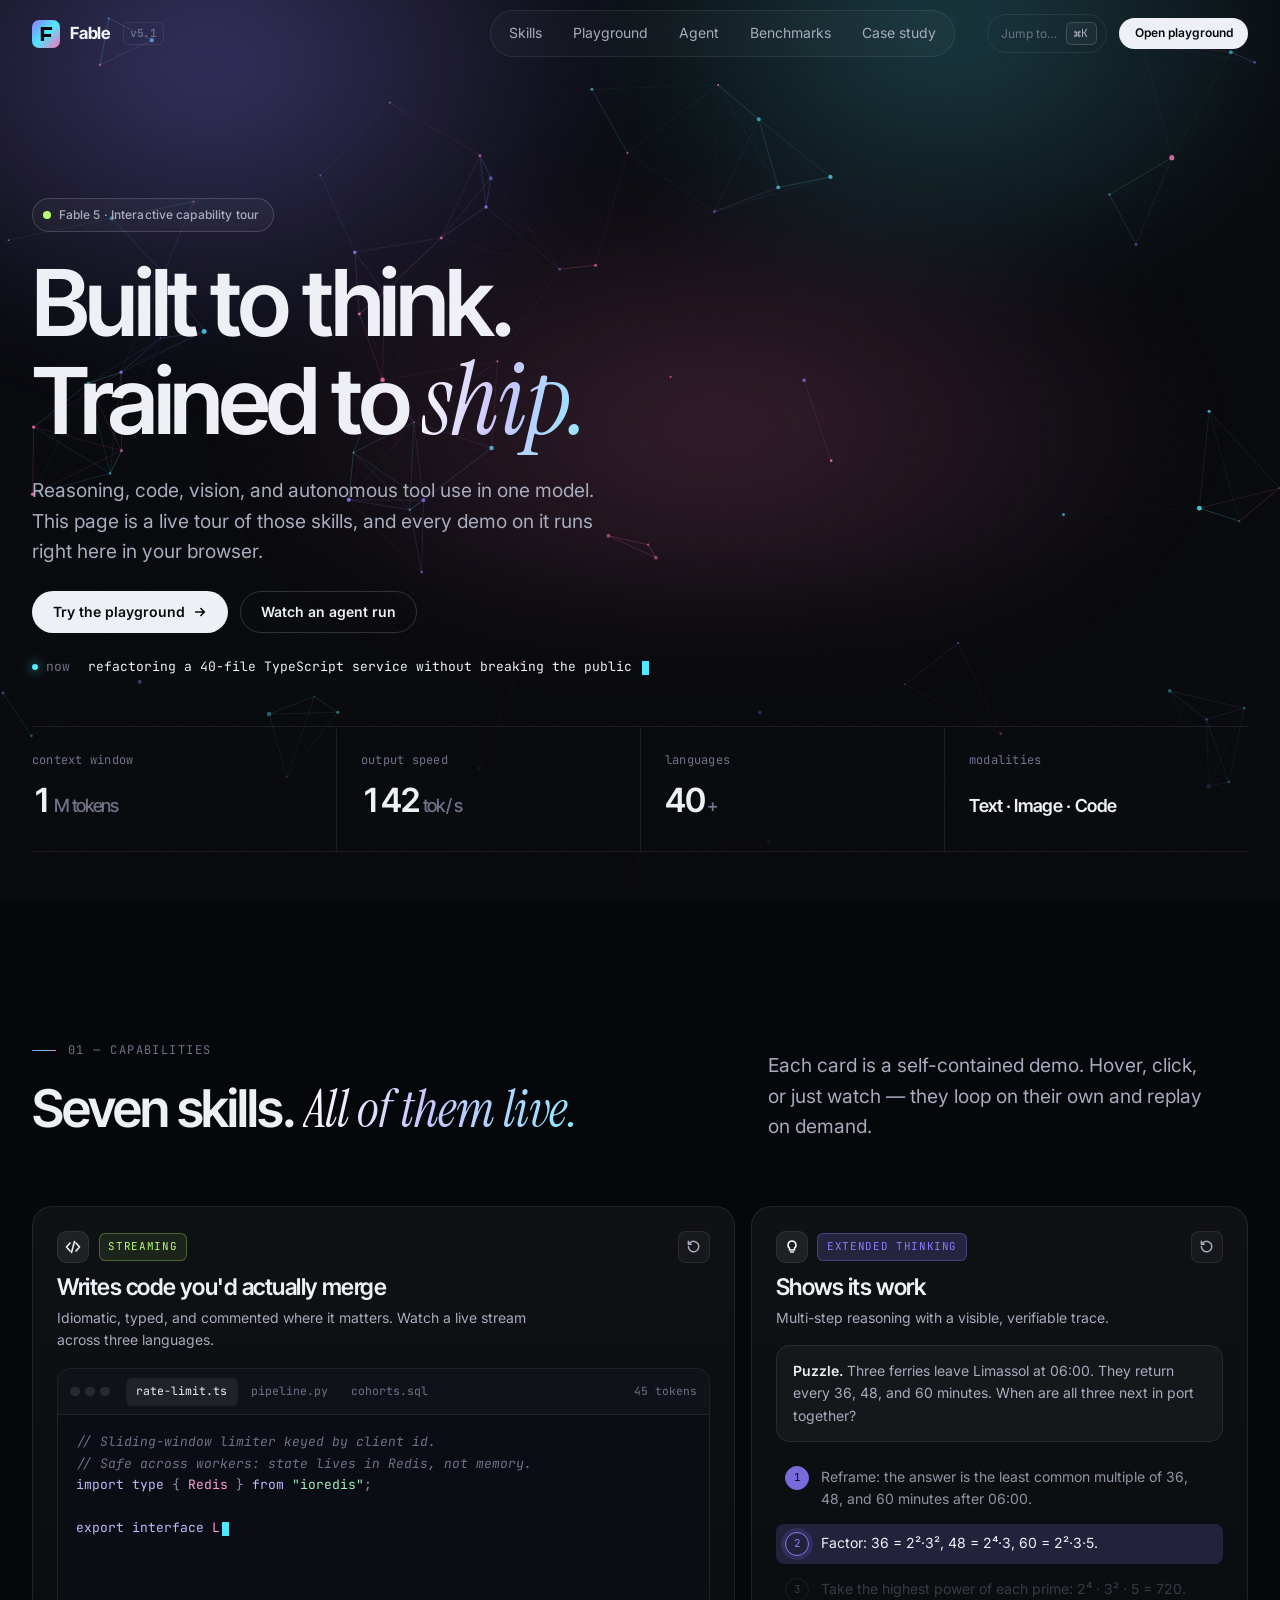
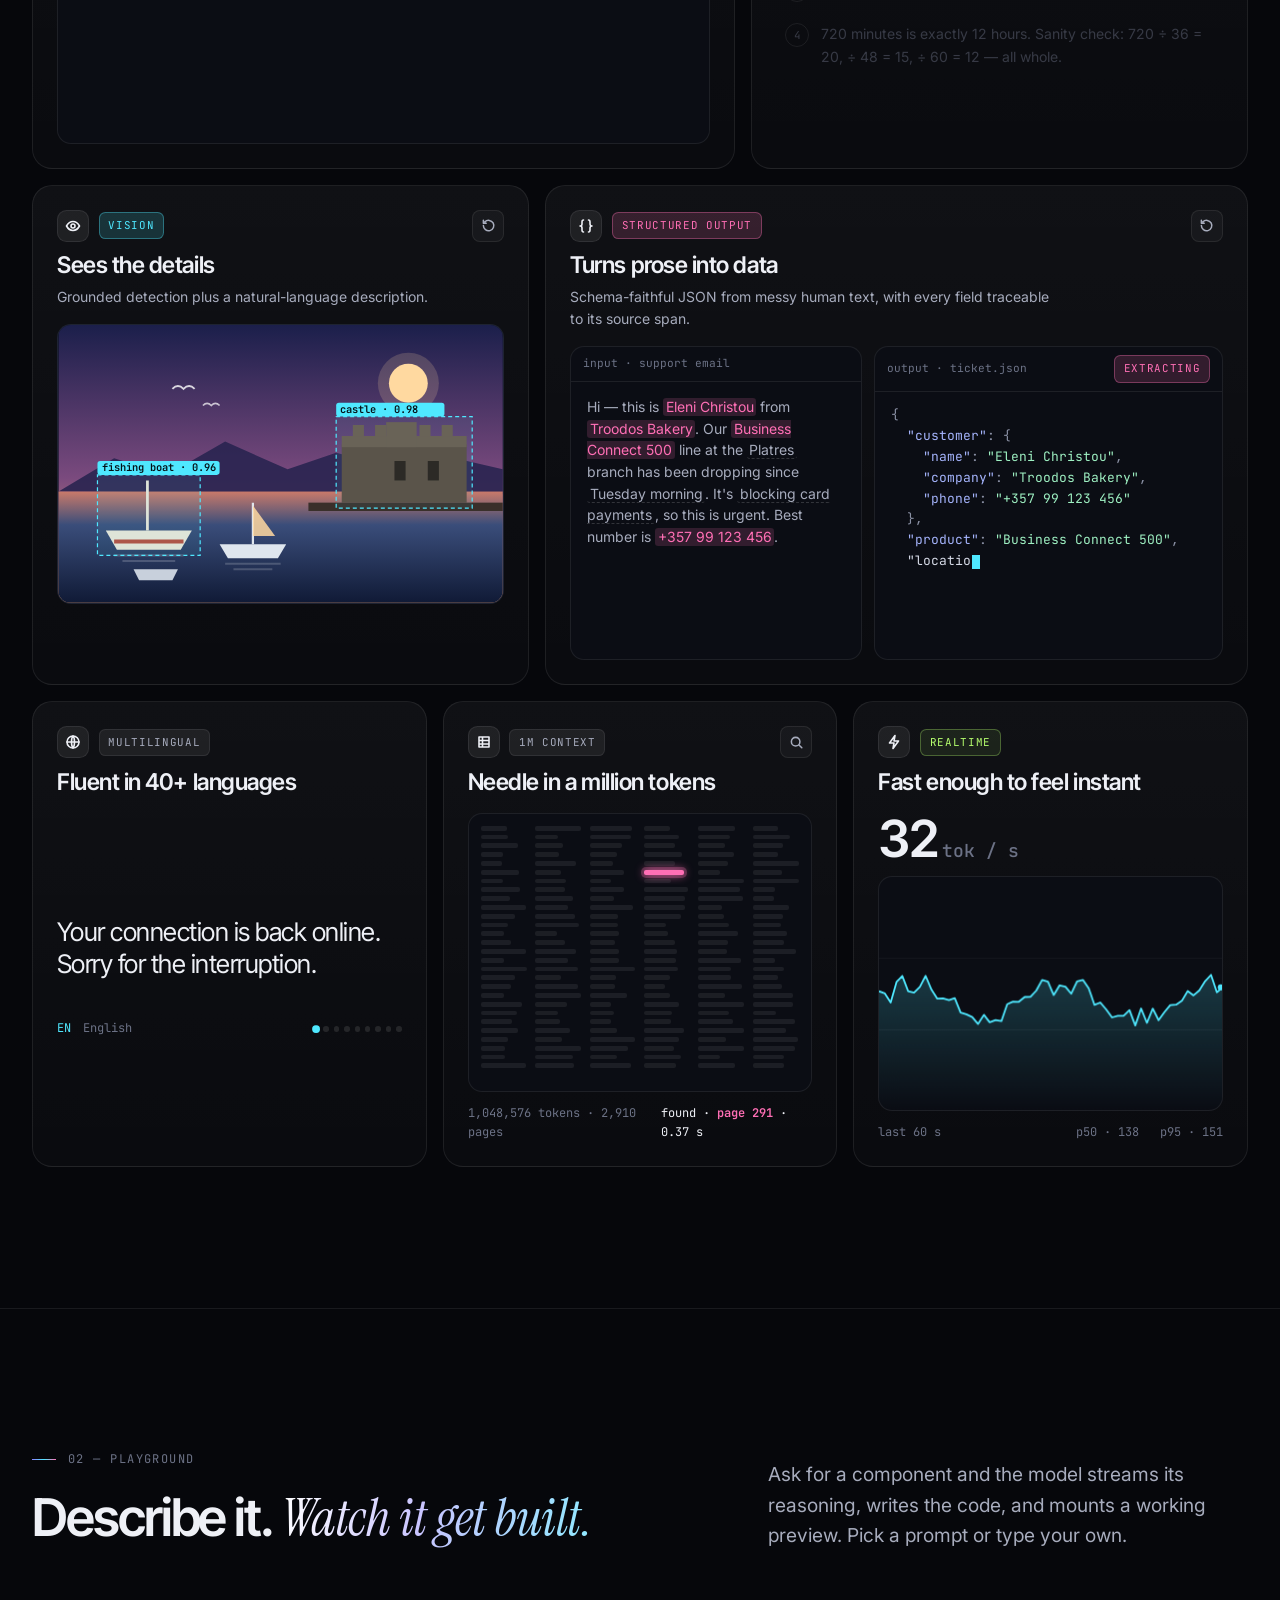
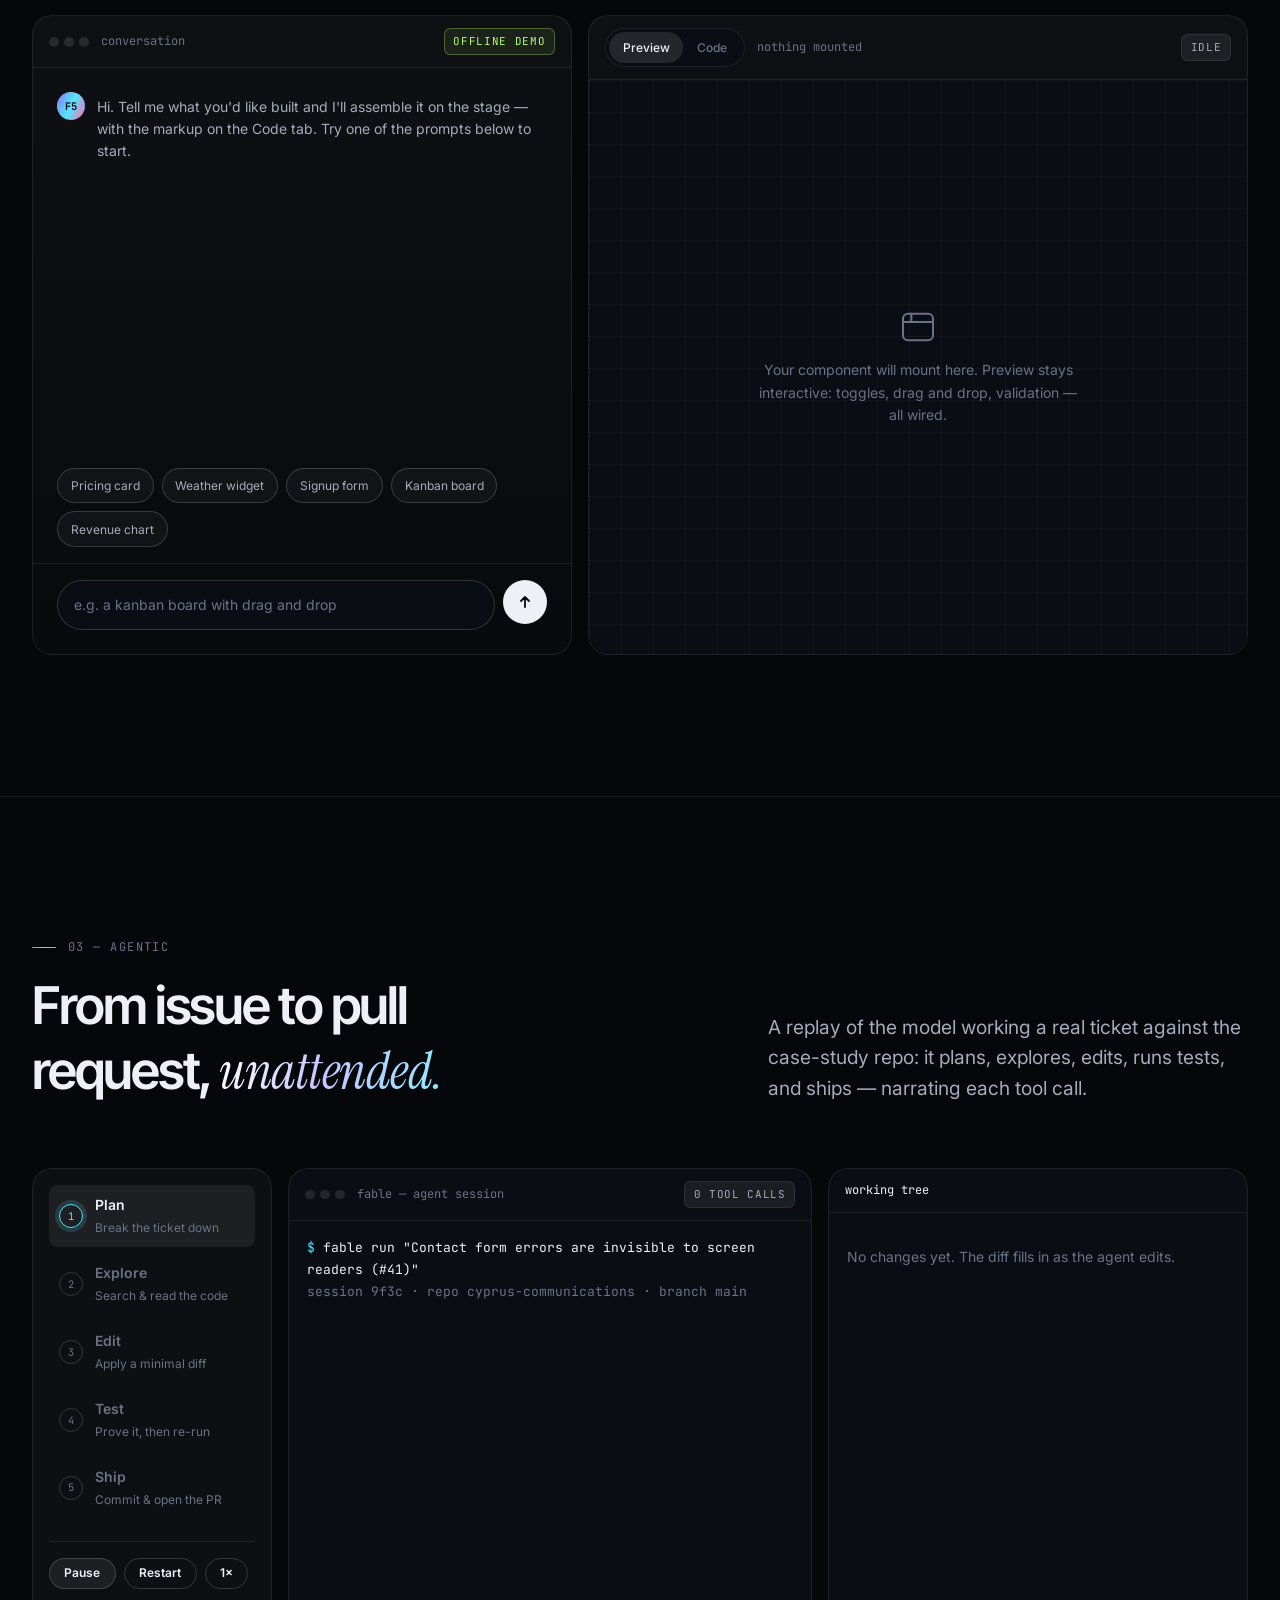
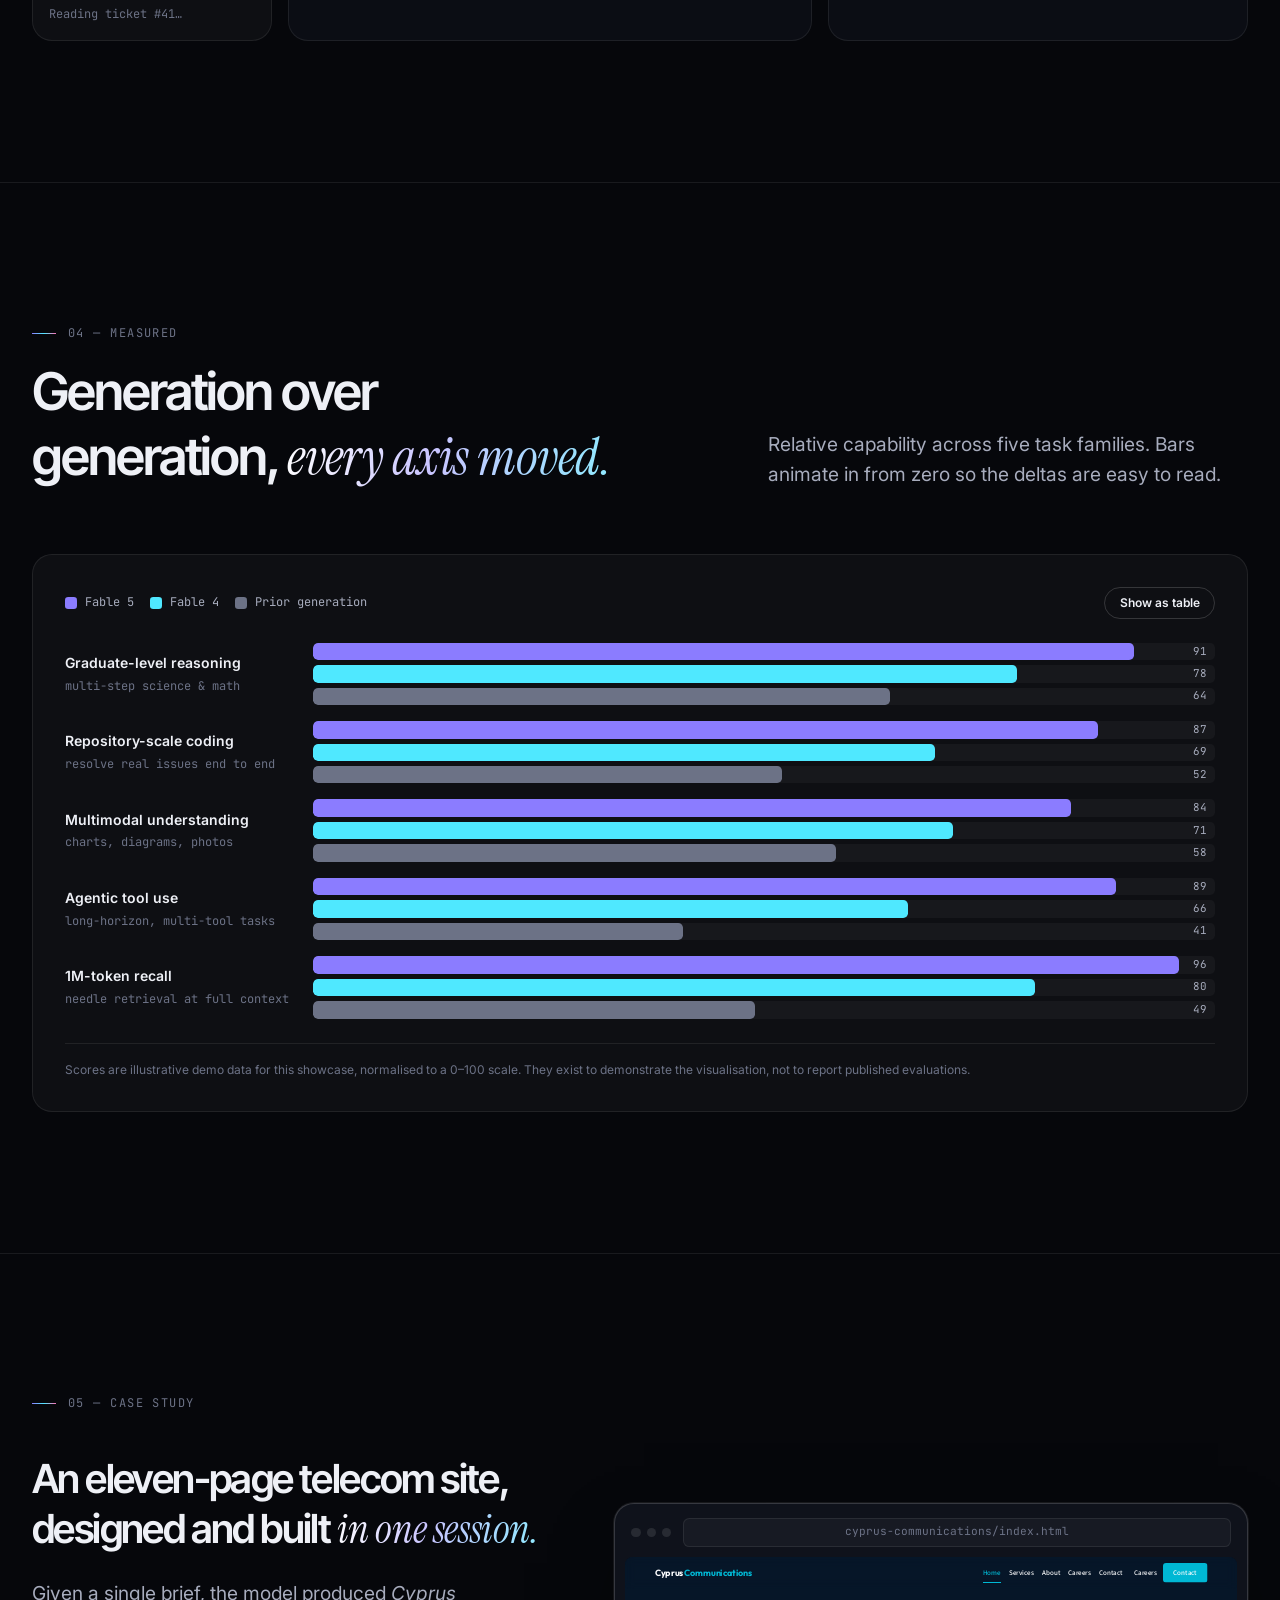
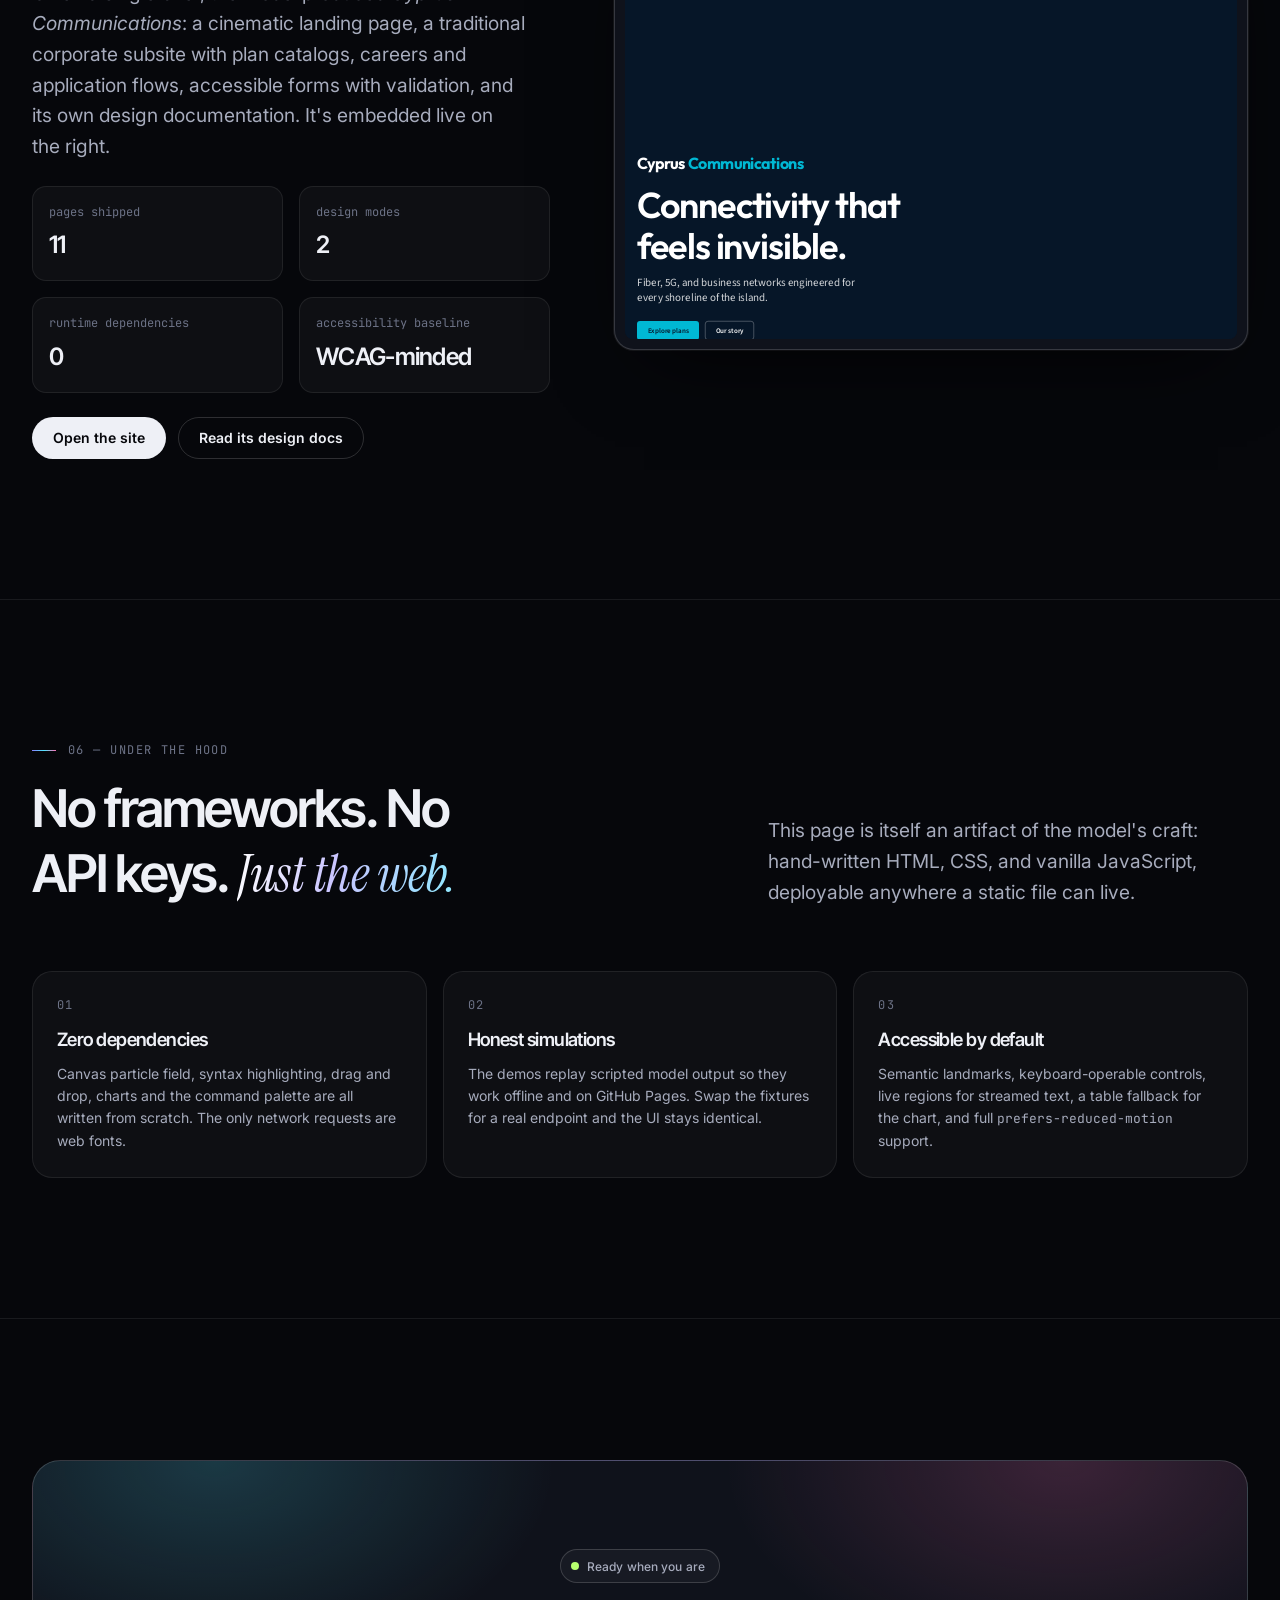
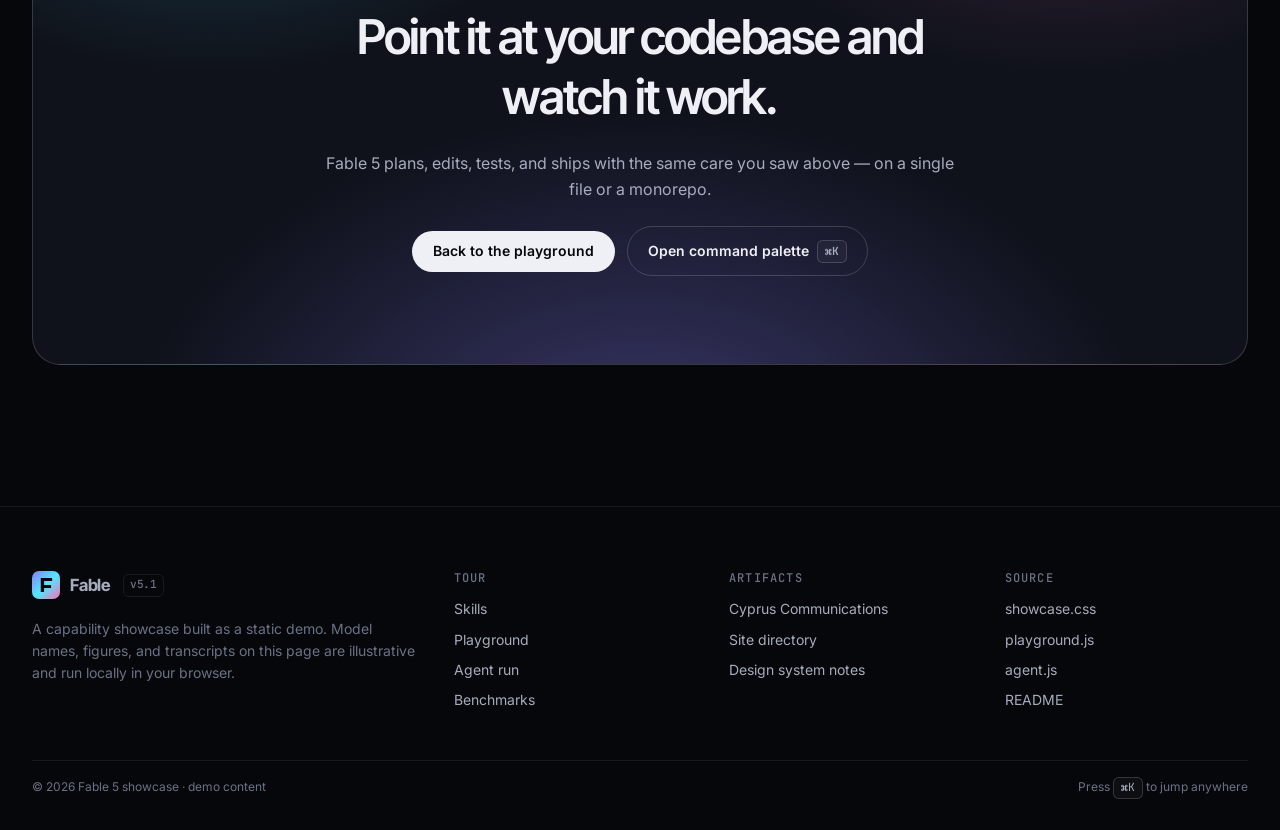
==== commit 5a52b386: "Polish showcase after browser verification - Fix default dl/dd margins on hero stats; smaller modali" ====
--- a/index.html
+++ b/index.html
@@ -121,7 +121,7 @@
           </div>
           <div class="stat">
             <dt class="stat__label">modalities</dt>
-            <dd class="stat__value">Text · Image · Code</dd>
+            <dd class="stat__value stat__value--text">Text · Image · Code</dd>
           </div>
         </dl>
       </div>
@@ -415,7 +415,7 @@
               <div class="msg msg--ai">
                 <span class="msg__avatar" aria-hidden="true">F5</span>
                 <div class="msg__body">
-                  <p>Hi. Tell me what you'd like built and I'll assemble it on the right — with the markup on the Code tab. Try one of the prompts below to start.</p>
+                  <p>Hi. Tell me what you'd like built and I'll assemble it on the stage — with the markup on the Code tab. Try one of the prompts below to start.</p>
                 </div>
               </div>
             </div>
@@ -483,7 +483,7 @@
             <li class="step" data-step="test"><span class="step__dot"><span>4</span><svg viewBox="0 0 16 16" fill="none" stroke="currentColor" stroke-width="2.2" stroke-linecap="round" stroke-linejoin="round"><path d="m3.5 8.5 3 3 6-7"/></svg></span><span><span class="step__title">Test</span><span class="step__sub">Prove it, then re-run</span></span></li>
             <li class="step" data-step="ship"><span class="step__dot"><span>5</span><svg viewBox="0 0 16 16" fill="none" stroke="currentColor" stroke-width="2.2" stroke-linecap="round" stroke-linejoin="round"><path d="m3.5 8.5 3 3 6-7"/></svg></span><span><span class="step__title">Ship</span><span class="step__sub">Commit &amp; open the PR</span></span></li>
             <li class="agent__controls" role="presentation">
-              <button class="btn btn--sm" type="button" id="agent-toggle">Pause</button>
+              <button class="btn btn--sm" type="button" id="agent-toggle">Play</button>
               <button class="btn btn--sm btn--ghost" type="button" id="agent-restart">Restart</button>
               <button class="btn btn--sm btn--ghost" type="button" id="agent-speed" aria-pressed="false">1×</button>
               <span class="agent__status" id="agent-status" aria-live="polite">Waiting to start…</span>
@@ -549,10 +549,10 @@
         <div class="case">
           <div class="case__copy reveal">
             <p class="section__index">05 — Case study</p>
-            <h2 class="section__title" id="case-title">A ten-page telecom site, designed and built <span class="serif gradient-text">in one session.</span></h2>
+            <h2 class="section__title" id="case-title">An eleven-page telecom site, designed and built <span class="serif gradient-text">in one session.</span></h2>
             <p class="section__lead">Given a single brief, the model produced <em>Cyprus Communications</em>: a cinematic landing page, a traditional corporate subsite with plan catalogs, careers and application flows, accessible forms with validation, and its own design documentation. It's embedded live on the right.</p>
             <dl class="case__stats">
-              <div><dt>pages shipped</dt><dd>10</dd></div>
+              <div><dt>pages shipped</dt><dd>11</dd></div>
               <div><dt>design modes</dt><dd>2</dd></div>
               <div><dt>runtime dependencies</dt><dd>0</dd></div>
               <div><dt>accessibility baseline</dt><dd>WCAG-minded</dd></div>
--- a/styles/showcase.css
+++ b/styles/showcase.css
@@ -180,6 +180,12 @@
   transform: translateY(0);
 }
 
+.btn:disabled {
+  opacity: 0.4;
+  cursor: default;
+  transform: none;
+}
+
 .btn--primary {
   --btn-bg: var(--text);
   --btn-fg: var(--text-inverse);
@@ -282,6 +288,7 @@
   font-size: 0.68rem;
   letter-spacing: 0.06em;
   text-transform: uppercase;
+  white-space: nowrap;
   color: var(--text-2);
   background: var(--surface-2);
   border: 1px solid var(--line);
@@ -612,17 +619,16 @@
 }
 
 .ticker {
-  display: flex;
-  align-items: baseline;
-  gap: 0.6rem;
+  display: block;
   font-family: var(--font-mono);
   font-size: var(--fs-mono);
   color: var(--text-3);
   min-height: 1.6em;
+  line-height: 1.6;
 }
 
 .ticker__label {
-  flex: none;
+  margin-right: 0.6rem;
 }
 
 .ticker__label::before {
@@ -658,6 +664,7 @@
 .hero__stats {
   display: grid;
   grid-template-columns: repeat(4, 1fr);
+  margin: 0;
   border-top: 1px solid var(--line);
   border-bottom: 1px solid var(--line);
 }
@@ -674,11 +681,18 @@
 }
 
 .stat__value {
+  margin: 0;
   font-family: var(--font-display);
   font-size: clamp(1.5rem, 2.6vw, 2.25rem);
   font-weight: 600;
   letter-spacing: -0.04em;
   font-variant-numeric: tabular-nums;
+}
+
+.stat__value--text {
+  font-size: clamp(1rem, 1.4vw, 1.25rem);
+  letter-spacing: -0.02em;
+  align-self: center;
 }
 
 .stat__value small {
@@ -1415,6 +1429,13 @@
   margin-left: auto;
 }
 
+.panel__bar > span:not(.tag):not(.dots) {
+  min-width: 0;
+  overflow: hidden;
+  text-overflow: ellipsis;
+  white-space: nowrap;
+}
+
 .chat__log {
   flex: 1;
   overflow-y: auto;
@@ -1626,10 +1647,9 @@
   position: relative;
   min-height: 0;
   background:
-    linear-gradient(var(--line) 1px, transparent 1px) 0 0 / 2rem 2rem,
-    linear-gradient(90deg, var(--line) 1px, transparent 1px) 0 0 / 2rem 2rem,
+    linear-gradient(rgba(255, 255, 255, 0.03) 1px, transparent 1px) 0 0 / 2rem 2rem,
+    linear-gradient(90deg, rgba(255, 255, 255, 0.03) 1px, transparent 1px) 0 0 / 2rem 2rem,
     var(--bg-elev);
-  background-blend-mode: normal;
 }
 
 .stage__pane {
@@ -1998,6 +2018,7 @@
   border: 1px solid var(--line);
   padding: 0.75rem;
   display: grid;
+  align-content: start;
   gap: 0.5rem;
   min-height: 12rem;
   transition: border-color var(--dur-fast), background var(--dur-fast);
@@ -2829,6 +2850,10 @@
     grid-template-columns: 1fr;
   }
 
+  .stage {
+    min-height: 34rem;
+  }
+
   .case {
     gap: var(--space-6);
   }
@@ -2941,6 +2966,20 @@
   }
 }
 
+@media (max-width: 600px) {
+  .pg-kanban {
+    grid-template-columns: 1fr;
+  }
+
+  .pg-col {
+    min-height: 0;
+  }
+
+  .pg-preview {
+    padding: var(--space-4);
+  }
+}
+
 @media (prefers-reduced-motion: reduce) {
   html {
     scroll-behavior: auto;
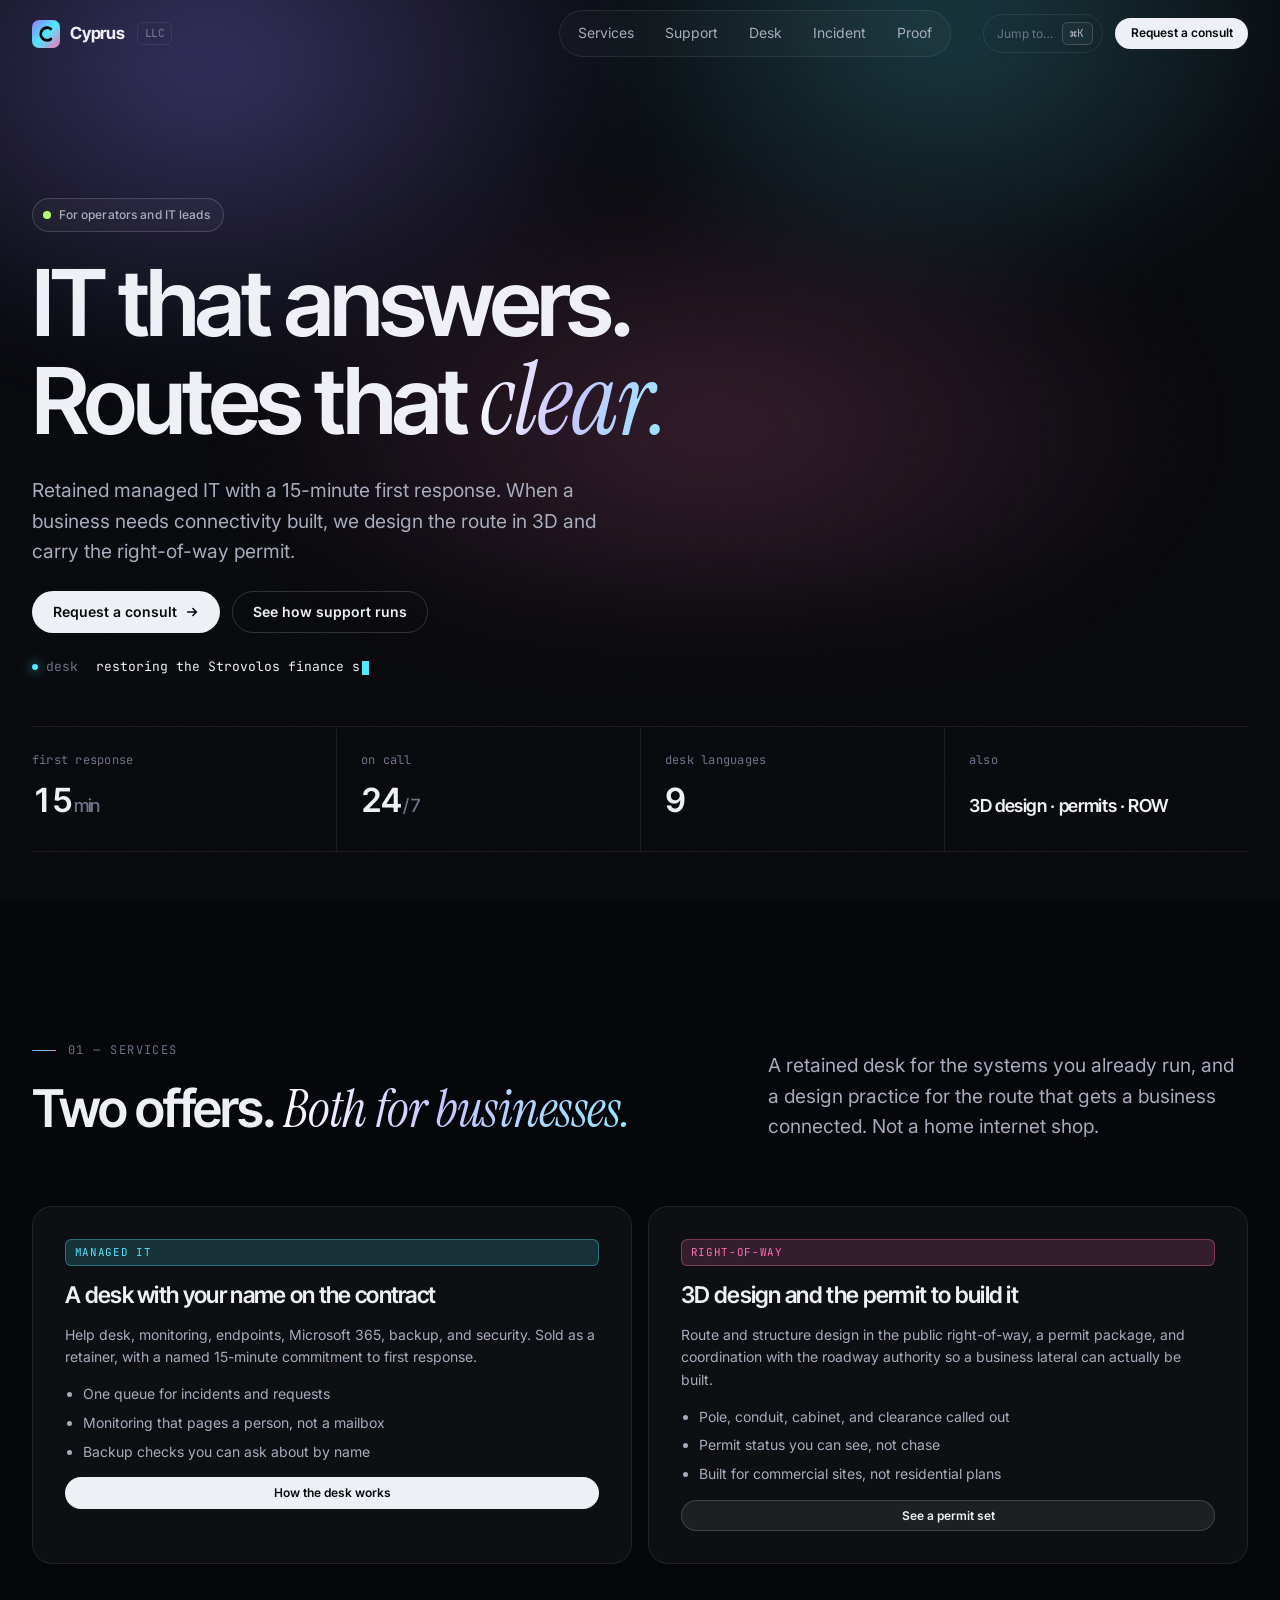
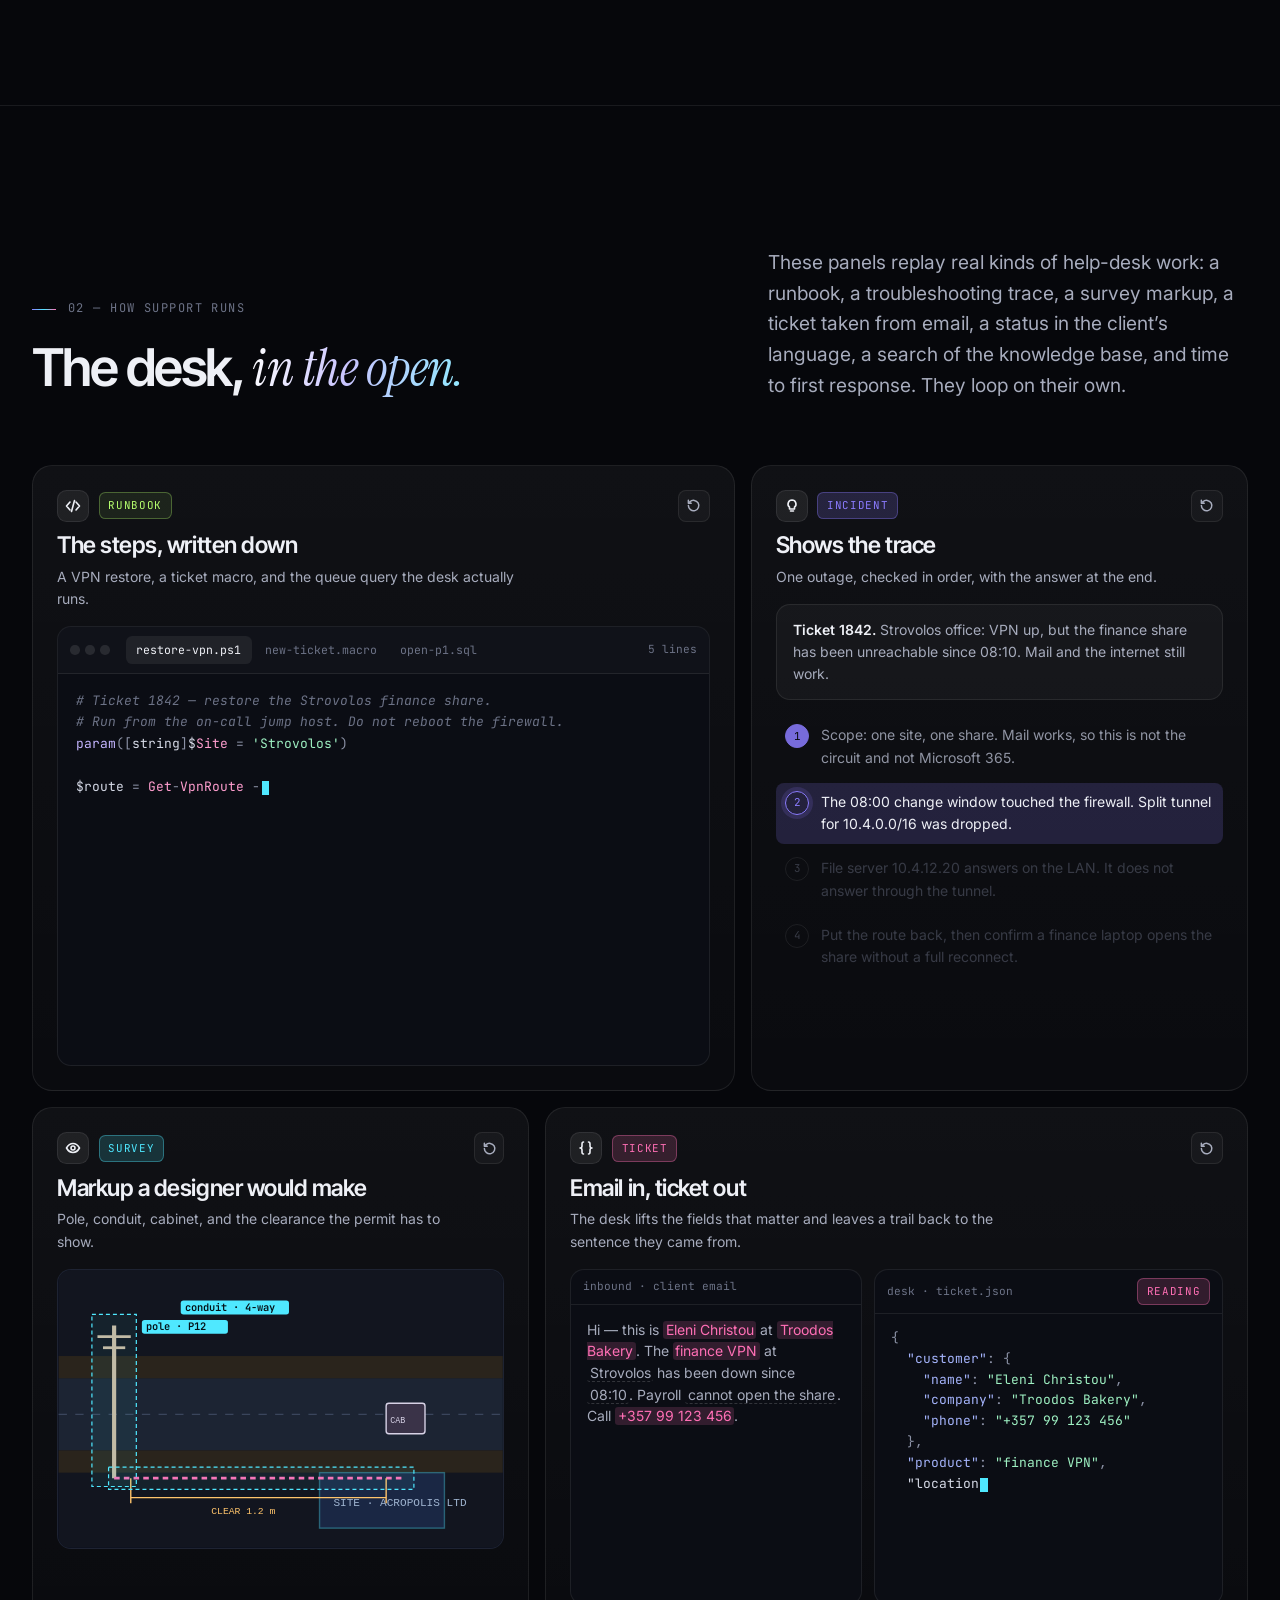
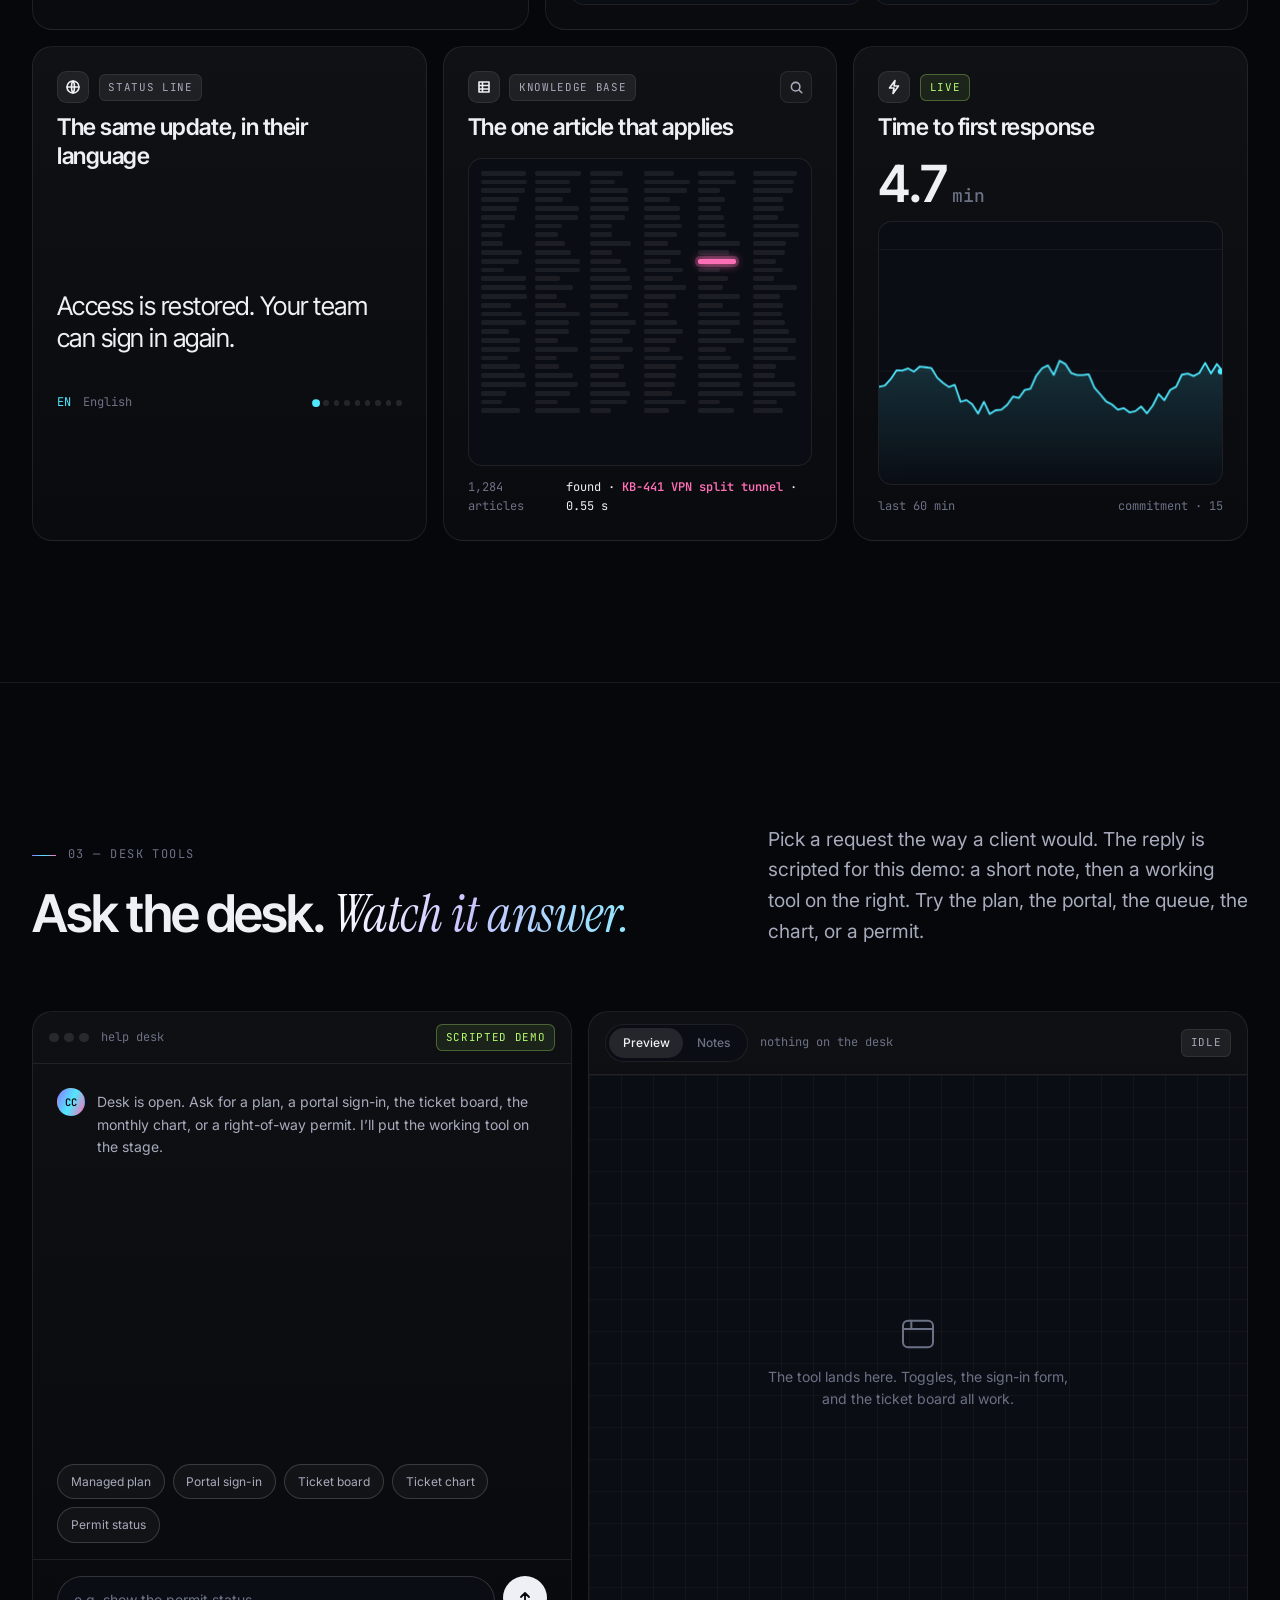
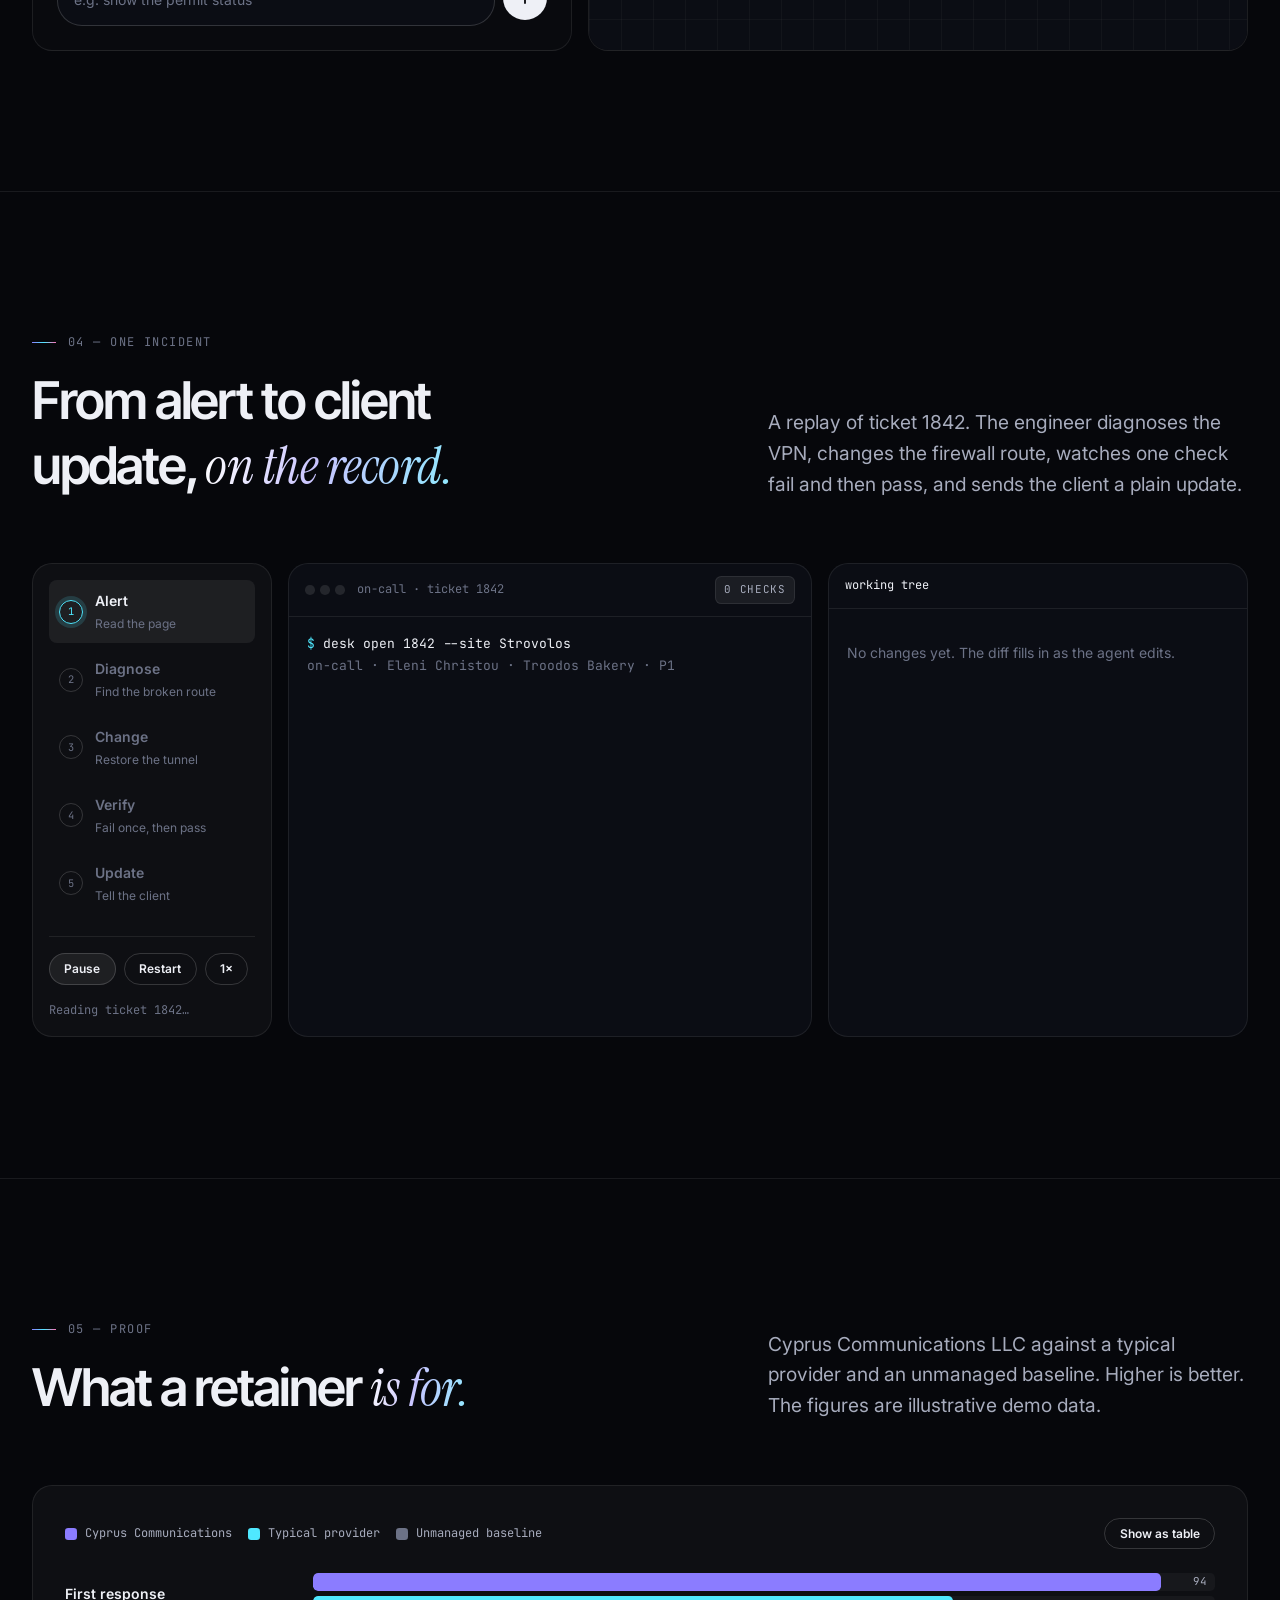
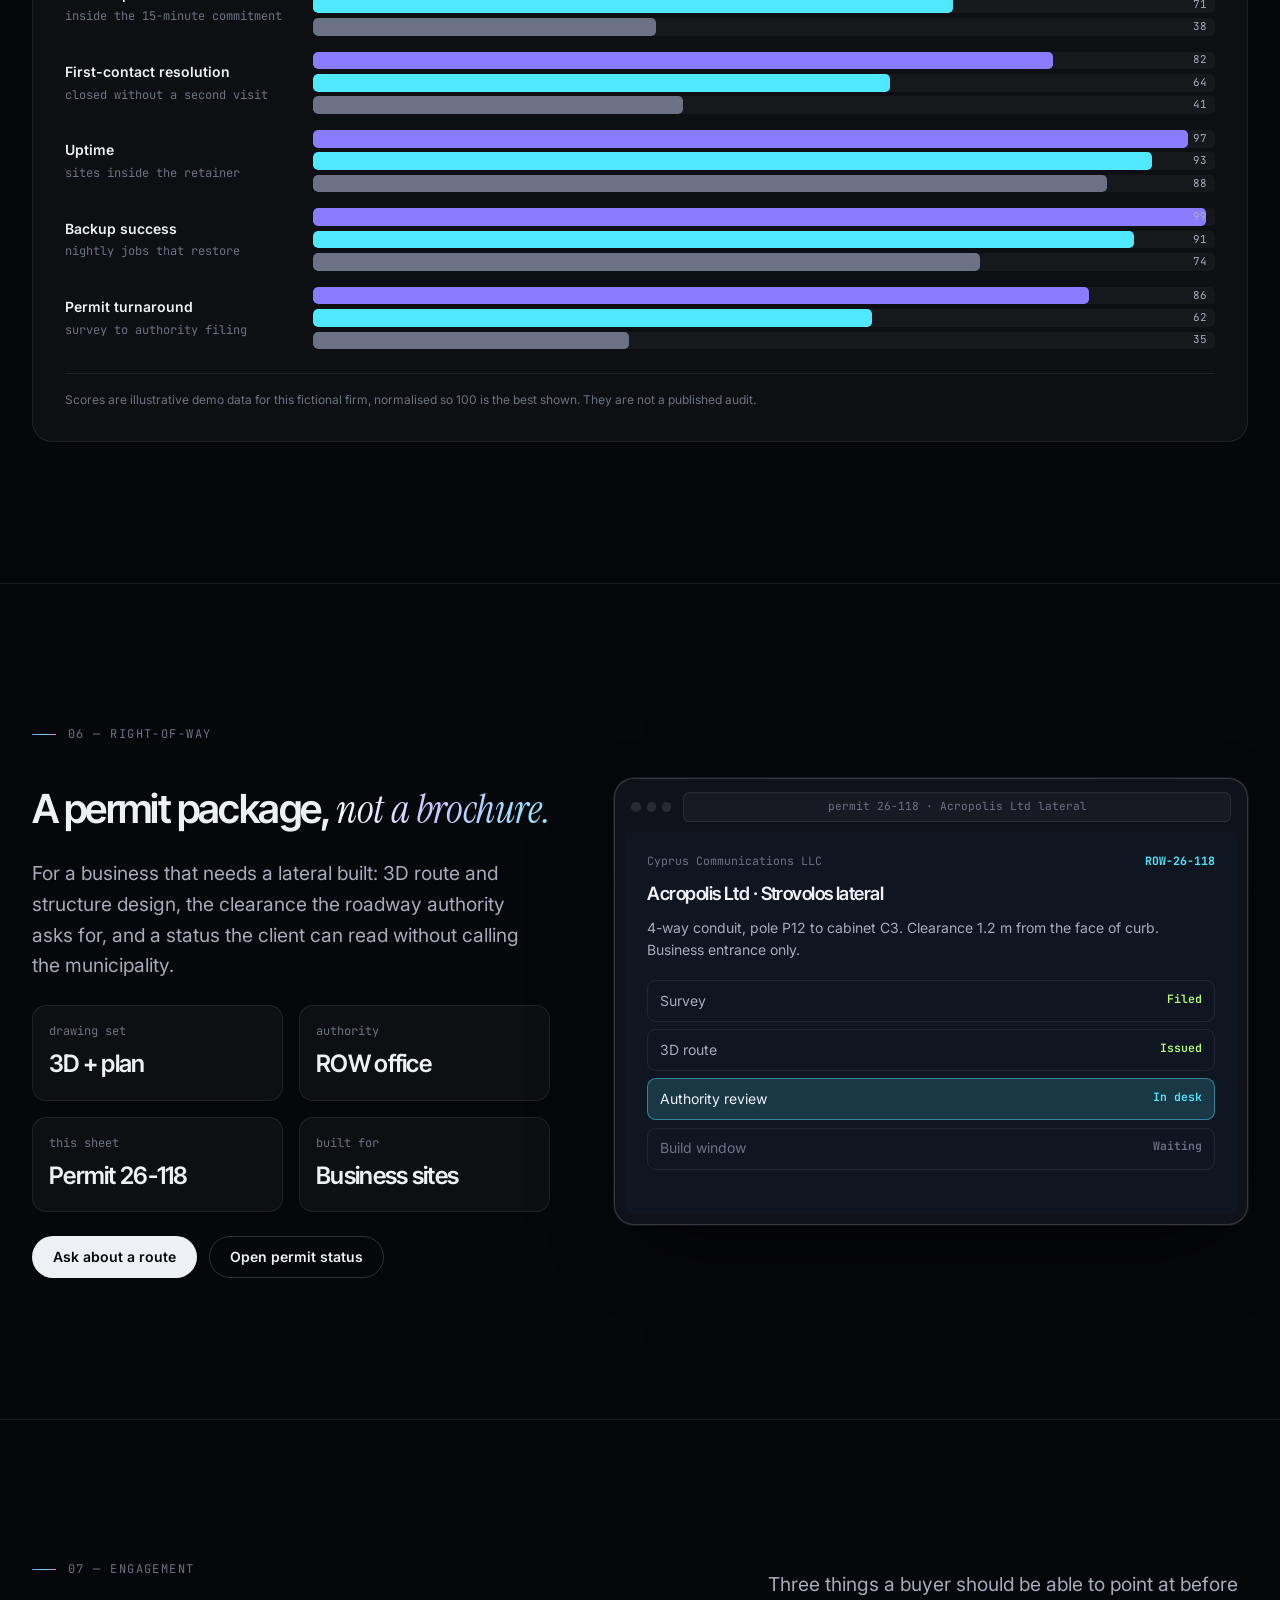
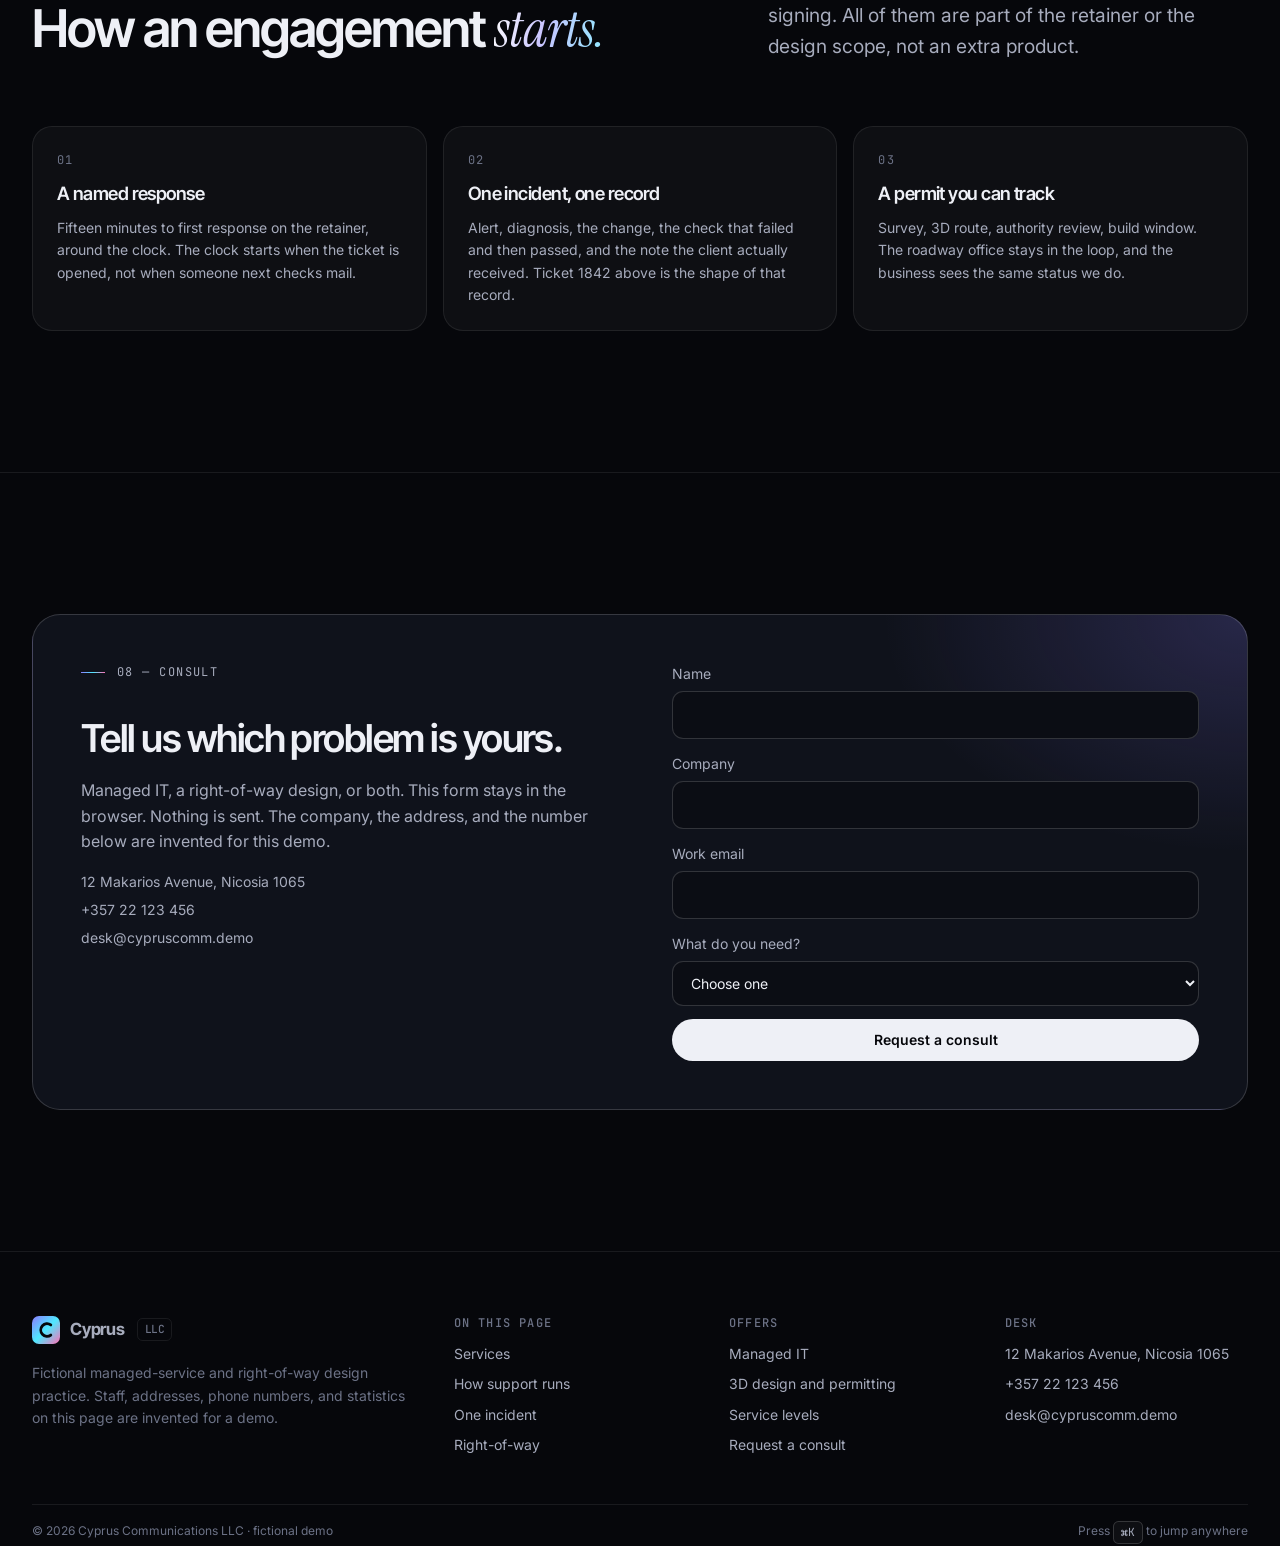
==== commit b19bcbaf: "Rebrand the showcase as Cyprus Communications LLC, an MSP and right-of-way design firm. Keep the scr" ====
--- a/index.html
+++ b/index.html
@@ -3,16 +3,15 @@
 <head>
   <meta charset="UTF-8">
   <meta name="viewport" content="width=device-width, initial-scale=1.0">
-  <meta name="description" content="Fable 5 capability showcase — an interactive tour of reasoning, code generation, vision, agentic tool use, multilingual fluency, and million-token context. Runs entirely in your browser.">
+  <meta name="description" content="Cyprus Communications LLC — managed IT for businesses, plus 3D telecom design and permitting in the public right-of-way. A fictional demo site.">
   <meta name="theme-color" content="#06070b">
-  <meta property="og:title" content="Fable 5 — Capability showcase">
-  <meta property="og:description" content="Watch a frontier model plan, code, see, and ship. Interactive demos, zero dependencies.">
+  <meta property="og:title" content="Cyprus Communications LLC — Managed IT and right-of-way design">
+  <meta property="og:description" content="Help desk, monitoring, Microsoft 365, backup, and security, with 3D route design and permit packages for business connectivity.">
   <meta property="og:type" content="website">
-  <title>Fable 5 — Capability showcase</title>
+  <title>Cyprus Communications LLC — Managed IT</title>
   <!--
-    Single-page showcase. No build step, no framework, no API keys.
-    Every demo on this page is a scripted, client-side simulation of model
-    output so it can be hosted on GitHub Pages and opened from file://.
+    Static marketing page. No build step, no framework, no API keys.
+    Desk demos are scripted in the browser so the page works on GitHub Pages.
     CSS: tokens → showcase.  JS: showcase → skills → playground → agent → bench.
   -->
   <link rel="preconnect" href="https://fonts.googleapis.com">
@@ -20,7 +19,7 @@
   <link href="https://fonts.googleapis.com/css2?family=Inter+Tight:wght@500;600;700&family=Inter:wght@400;500;600&family=Instrument+Serif:ital@0;1&family=JetBrains+Mono:wght@400;500;600&display=swap" rel="stylesheet">
   <link rel="stylesheet" href="styles/tokens.css">
   <link rel="stylesheet" href="styles/showcase.css">
-  <link rel="icon" href="data:image/svg+xml,%3Csvg xmlns='http://www.w3.org/2000/svg' viewBox='0 0 32 32'%3E%3Cdefs%3E%3ClinearGradient id='g' x1='0' y1='0' x2='1' y2='1'%3E%3Cstop offset='0' stop-color='%238b7cff'/%3E%3Cstop offset='.5' stop-color='%234fe8ff'/%3E%3Cstop offset='1' stop-color='%23ff6fb5'/%3E%3C/linearGradient%3E%3C/defs%3E%3Crect width='32' height='32' rx='8' fill='url(%23g)'/%3E%3Cpath d='M10 8h13v3.4h-9.2v4.5h8v3.4h-8V24H10z' fill='%2306070b'/%3E%3C/svg%3E">
+  <link rel="icon" href="data:image/svg+xml,%3Csvg xmlns='http://www.w3.org/2000/svg' viewBox='0 0 32 32'%3E%3Cdefs%3E%3ClinearGradient id='g' x1='0' y1='0' x2='1' y2='1'%3E%3Cstop offset='0' stop-color='%238b7cff'/%3E%3Cstop offset='.5' stop-color='%234fe8ff'/%3E%3Cstop offset='1' stop-color='%23ff6fb5'/%3E%3C/linearGradient%3E%3C/defs%3E%3Crect width='32' height='32' rx='8' fill='url(%23g)'/%3E%3Cpath d='M21.5 10.2a7.2 7.2 0 1 0 0 11.6' fill='none' stroke='%2306070b' stroke-width='3.2' stroke-linecap='round'/%3E%3C/svg%3E">
 </head>
 <body>
   <a class="skip-link" href="#main">Skip to content</a>
@@ -42,13 +41,13 @@
 
   <header class="site-header">
     <div class="container site-header__inner">
-      <a class="brand" href="#top" aria-label="Fable 5 home">
+      <a class="brand" href="#top" aria-label="Cyprus Communications LLC home">
         <svg class="brand__mark" viewBox="0 0 32 32" aria-hidden="true">
           <rect width="32" height="32" rx="8" fill="url(#brand-grad)"/>
-          <path d="M10 8h13v3.4h-9.2v4.5h8v3.4h-8V24H10z" fill="#06070b"/>
+          <path d="M21.5 10.2a7.2 7.2 0 1 0 0 11.6" fill="none" stroke="#06070b" stroke-width="3.2" stroke-linecap="round"/>
         </svg>
-        <span>Fable</span>
-        <span class="brand__version">v5.1</span>
+        <span>Cyprus</span>
+        <span class="brand__version">LLC</span>
       </a>
 
       <button class="nav-toggle" type="button" aria-expanded="false" aria-controls="primary-nav" aria-label="Toggle navigation">
@@ -57,102 +56,131 @@
 
       <nav class="nav" id="primary-nav" aria-label="Primary">
         <ul class="nav__list">
-          <li><a class="nav__link" href="#skills" data-spy="skills">Skills</a></li>
-          <li><a class="nav__link" href="#playground" data-spy="playground">Playground</a></li>
-          <li><a class="nav__link" href="#agent" data-spy="agent">Agent</a></li>
-          <li><a class="nav__link" href="#benchmarks" data-spy="benchmarks">Benchmarks</a></li>
-          <li><a class="nav__link" href="#case-study" data-spy="case-study">Case study</a></li>
+          <li><a class="nav__link" href="#services" data-spy="services">Services</a></li>
+          <li><a class="nav__link" href="#skills" data-spy="skills">Support</a></li>
+          <li><a class="nav__link" href="#playground" data-spy="playground">Desk</a></li>
+          <li><a class="nav__link" href="#agent" data-spy="agent">Incident</a></li>
+          <li><a class="nav__link" href="#benchmarks" data-spy="benchmarks">Proof</a></li>
         </ul>
         <div class="nav-actions">
           <button class="palette-trigger" type="button" data-palette-open>
             <span>Jump to…</span>
             <span class="kbd">⌘K</span>
           </button>
-          <a class="btn btn--primary btn--sm" href="#playground">Open playground</a>
+          <a class="btn btn--primary btn--sm" href="#consult">Request a consult</a>
         </div>
       </nav>
     </div>
   </header>
 
   <main id="main">
-    <!-- ================================================================
-         HERO
-         ================================================================ -->
     <section class="hero" id="top" aria-label="Introduction">
       <canvas class="hero__field" id="hero-field" aria-hidden="true"></canvas>
       <div class="container hero__inner">
         <div class="hero__copy">
           <span class="pill" data-enter style="--i:0">
             <span class="pill__dot"></span>
-            Fable 5 · Interactive capability tour
+            For operators and IT leads
           </span>
           <h1 class="hero__title" data-enter style="--i:1">
-            Built to think.<br>
-            Trained to <em class="serif">ship.</em>
+            IT that answers.<br>
+            Routes that <em class="serif">clear.</em>
           </h1>
           <p class="hero__lead" data-enter style="--i:2">
-            Reasoning, code, vision, and autonomous tool use in one model. This page is a live tour of those skills, and every demo on it runs right here in your browser.
+            Retained managed IT with a 15-minute first response. When a business needs connectivity built, we design the route in 3D and carry the right-of-way permit.
           </p>
           <div class="hero__actions" data-enter style="--i:3">
-            <a class="btn btn--primary" href="#playground">
-              Try the playground
+            <a class="btn btn--primary" href="#consult">
+              Request a consult
               <svg viewBox="0 0 16 16" fill="none" stroke="currentColor" stroke-width="1.8" stroke-linecap="round" stroke-linejoin="round"><path d="M3 8h10M9 4l4 4-4 4"/></svg>
             </a>
-            <a class="btn btn--ghost" href="#agent">Watch an agent run</a>
+            <a class="btn btn--ghost" href="#skills">See how support runs</a>
           </div>
           <p class="ticker" data-enter style="--i:4" aria-live="polite">
-            <span class="ticker__label">now</span>
+            <span class="ticker__label">desk</span>
             <span class="ticker__text" id="ticker-text"></span><span class="caret" aria-hidden="true"></span>
           </p>
         </div>
 
         <dl class="hero__stats" data-enter style="--i:5">
           <div class="stat">
-            <dt class="stat__label">context window</dt>
-            <dd class="stat__value"><span data-count="1" data-decimals="0">0</span><small>M tokens</small></dd>
+            <dt class="stat__label">first response</dt>
+            <dd class="stat__value"><span data-count="15">0</span><small>min</small></dd>
           </div>
           <div class="stat">
-            <dt class="stat__label">output speed</dt>
-            <dd class="stat__value"><span data-count="142">0</span><small>tok / s</small></dd>
+            <dt class="stat__label">on call</dt>
+            <dd class="stat__value"><span data-count="24">0</span><small>/ 7</small></dd>
           </div>
           <div class="stat">
-            <dt class="stat__label">languages</dt>
-            <dd class="stat__value"><span data-count="40">0</span><small>+</small></dd>
+            <dt class="stat__label">desk languages</dt>
+            <dd class="stat__value"><span data-count="9">0</span></dd>
           </div>
           <div class="stat">
-            <dt class="stat__label">modalities</dt>
-            <dd class="stat__value stat__value--text">Text · Image · Code</dd>
+            <dt class="stat__label">also</dt>
+            <dd class="stat__value stat__value--text">3D design · permits · ROW</dd>
           </div>
         </dl>
       </div>
     </section>
 
-    <!-- ================================================================
-         SKILLS — bento grid of live micro-demos
-         ================================================================ -->
+    <section class="section" id="services" aria-labelledby="services-title">
+      <div class="container">
+        <div class="section__head">
+          <div class="reveal">
+            <p class="section__index">01 — Services</p>
+            <h2 class="section__title" id="services-title">Two offers. <span class="serif gradient-text">Both for businesses.</span></h2>
+          </div>
+          <p class="section__lead reveal" style="--i:1">A retained desk for the systems you already run, and a design practice for the route that gets a business connected. Not a home internet shop.</p>
+        </div>
+        <div class="offers">
+          <article class="offer reveal">
+            <span class="tag tag--cyan">Managed IT</span>
+            <h3>A desk with your name on the contract</h3>
+            <p>Help desk, monitoring, endpoints, Microsoft 365, backup, and security. Sold as a retainer, with a named 15-minute commitment to first response.</p>
+            <ul>
+              <li>One queue for incidents and requests</li>
+              <li>Monitoring that pages a person, not a mailbox</li>
+              <li>Backup checks you can ask about by name</li>
+            </ul>
+            <a class="btn btn--primary btn--sm" href="#skills">How the desk works</a>
+          </article>
+          <article class="offer reveal" style="--i:1">
+            <span class="tag tag--magenta">Right-of-way</span>
+            <h3>3D design and the permit to build it</h3>
+            <p>Route and structure design in the public right-of-way, a permit package, and coordination with the roadway authority so a business lateral can actually be built.</p>
+            <ul>
+              <li>Pole, conduit, cabinet, and clearance called out</li>
+              <li>Permit status you can see, not chase</li>
+              <li>Built for commercial sites, not residential plans</li>
+            </ul>
+            <a class="btn btn--sm" href="#row">See a permit set</a>
+          </article>
+        </div>
+      </div>
+    </section>
+
     <section class="section" id="skills" aria-labelledby="skills-title">
       <div class="container">
         <div class="section__head">
           <div class="reveal">
-            <p class="section__index">01 — Capabilities</p>
-            <h2 class="section__title" id="skills-title">Seven skills. <span class="serif gradient-text">All of them live.</span></h2>
-          </div>
-          <p class="section__lead reveal" style="--i:1">Each card is a self-contained demo. Hover, click, or just watch — they loop on their own and replay on demand.</p>
+            <p class="section__index">02 — How support runs</p>
+            <h2 class="section__title" id="skills-title">The desk, <span class="serif gradient-text">in the open.</span></h2>
+          </div>
+          <p class="section__lead reveal" style="--i:1">These panels replay real kinds of help-desk work: a runbook, a troubleshooting trace, a survey markup, a ticket taken from email, a status in the client’s language, a search of the knowledge base, and time to first response. They loop on their own.</p>
         </div>
 
         <div class="bento">
-          <!-- Code generation -->
           <article class="card reveal" style="--span: 7; --i:0" data-spotlight>
             <div class="card__head">
               <div>
                 <div class="card__kicker">
                   <span class="card__icon" aria-hidden="true"><svg viewBox="0 0 16 16" fill="none" stroke="currentColor" stroke-width="1.6" stroke-linecap="round" stroke-linejoin="round"><path d="M5 4 1.5 8 5 12M11 4l3.5 4L11 12M9.5 2.5l-3 11"/></svg></span>
-                  <span class="tag tag--live">streaming</span>
-                </div>
-                <h3>Writes code you'd actually merge</h3>
-                <p class="card__desc">Idiomatic, typed, and commented where it matters. Watch a live stream across three languages.</p>
-              </div>
-              <button class="icon-btn" type="button" data-code-replay aria-label="Replay code stream">
+                  <span class="tag tag--live">runbook</span>
+                </div>
+                <h3>The steps, written down</h3>
+                <p class="card__desc">A VPN restore, a ticket macro, and the queue query the desk actually runs.</p>
+              </div>
+              <button class="icon-btn" type="button" data-code-replay aria-label="Replay runbook">
                 <svg viewBox="0 0 16 16" fill="none" stroke="currentColor" stroke-width="1.6" stroke-linecap="round" stroke-linejoin="round"><path d="M2.5 8a5.5 5.5 0 1 0 1.6-3.9M2.5 2.5v3h3"/></svg>
               </button>
             </div>
@@ -160,124 +188,96 @@
               <div class="code-panel">
                 <div class="code-panel__bar">
                   <span class="dots" aria-hidden="true"><i></i><i></i><i></i></span>
-                  <div class="tabs" role="tablist" aria-label="Language">
-                    <button class="tab is-active" role="tab" aria-selected="true" data-code-tab="ts">rate-limit.ts</button>
-                    <button class="tab" role="tab" aria-selected="false" data-code-tab="py">pipeline.py</button>
-                    <button class="tab" role="tab" aria-selected="false" data-code-tab="sql">cohorts.sql</button>
+                  <div class="tabs" role="tablist" aria-label="Runbook">
+                    <button class="tab is-active" role="tab" aria-selected="true" data-code-tab="ps">restore-vpn.ps1</button>
+                    <button class="tab" role="tab" aria-selected="false" data-code-tab="macro">new-ticket.macro</button>
+                    <button class="tab" role="tab" aria-selected="false" data-code-tab="sql">open-p1.sql</button>
                   </div>
-                  <span class="code-panel__meta" id="code-meta">0 tokens</span>
+                  <span class="code-panel__meta" id="code-meta">0 lines</span>
                 </div>
                 <pre class="code" id="code-stream" aria-live="off"></pre>
               </div>
             </div>
           </article>
 
-          <!-- Reasoning -->
           <article class="card reveal" style="--span: 5; --i:1" data-spotlight>
             <div class="card__head">
               <div>
                 <div class="card__kicker">
                   <span class="card__icon" aria-hidden="true"><svg viewBox="0 0 16 16" fill="none" stroke="currentColor" stroke-width="1.6" stroke-linecap="round" stroke-linejoin="round"><path d="M8 2a4 4 0 0 0-2.5 7.1V11h5V9.1A4 4 0 0 0 8 2ZM6.5 13h3"/></svg></span>
-                  <span class="tag tag--violet">extended thinking</span>
-                </div>
-                <h3>Shows its work</h3>
-                <p class="card__desc">Multi-step reasoning with a visible, verifiable trace.</p>
-              </div>
-              <button class="icon-btn" type="button" data-trace-replay aria-label="Replay reasoning trace">
+                  <span class="tag tag--violet">incident</span>
+                </div>
+                <h3>Shows the trace</h3>
+                <p class="card__desc">One outage, checked in order, with the answer at the end.</p>
+              </div>
+              <button class="icon-btn" type="button" data-trace-replay aria-label="Replay troubleshooting trace">
                 <svg viewBox="0 0 16 16" fill="none" stroke="currentColor" stroke-width="1.6" stroke-linecap="round" stroke-linejoin="round"><path d="M2.5 8a5.5 5.5 0 1 0 1.6-3.9M2.5 2.5v3h3"/></svg>
               </button>
             </div>
             <div class="card__body">
-              <p class="puzzle"><strong>Puzzle.</strong> Three ferries leave Limassol at 06:00. They return every 36, 48, and 60 minutes. When are all three next in port together?</p>
+              <p class="puzzle"><strong>Ticket 1842.</strong> Strovolos office: VPN up, but the finance share has been unreachable since 08:10. Mail and the internet still work.</p>
               <ol class="trace" id="trace">
-                <li class="trace__step"><span class="trace__num">1</span><span>Reframe: the answer is the least common multiple of 36, 48, and 60 minutes after 06:00.</span></li>
-                <li class="trace__step"><span class="trace__num">2</span><span>Factor: 36 = 2²·3², 48 = 2⁴·3, 60 = 2²·3·5.</span></li>
-                <li class="trace__step"><span class="trace__num">3</span><span>Take the highest power of each prime: 2⁴ · 3² · 5 = 720.</span></li>
-                <li class="trace__step"><span class="trace__num">4</span><span>720 minutes is exactly 12 hours. Sanity check: 720 ÷ 36 = 20, ÷ 48 = 15, ÷ 60 = 12 — all whole.</span></li>
+                <li class="trace__step"><span class="trace__num">1</span><span>Scope: one site, one share. Mail works, so this is not the circuit and not Microsoft 365.</span></li>
+                <li class="trace__step"><span class="trace__num">2</span><span>The 08:00 change window touched the firewall. Split tunnel for 10.4.0.0/16 was dropped.</span></li>
+                <li class="trace__step"><span class="trace__num">3</span><span>File server 10.4.12.20 answers on the LAN. It does not answer through the tunnel.</span></li>
+                <li class="trace__step"><span class="trace__num">4</span><span>Put the route back, then confirm a finance laptop opens the share without a full reconnect.</span></li>
               </ol>
-              <p class="trace__answer" id="trace-answer">All three are in port together at 18:00.</p>
-            </div>
-          </article>
-
-          <!-- Vision -->
+              <p class="trace__answer" id="trace-answer">Cause: split-tunnel route removed at 08:00. Restoring it brings the share back.</p>
+            </div>
+          </article>
+
           <article class="card reveal" style="--span: 5; --i:2" data-spotlight>
             <div class="card__head">
               <div>
                 <div class="card__kicker">
                   <span class="card__icon" aria-hidden="true"><svg viewBox="0 0 16 16" fill="none" stroke="currentColor" stroke-width="1.6" stroke-linecap="round" stroke-linejoin="round"><path d="M1.5 8s2.5-4.5 6.5-4.5S14.5 8 14.5 8 12 12.5 8 12.5 1.5 8 1.5 8Z"/><circle cx="8" cy="8" r="2"/></svg></span>
-                  <span class="tag tag--cyan">vision</span>
-                </div>
-                <h3>Sees the details</h3>
-                <p class="card__desc">Grounded detection plus a natural-language description.</p>
-              </div>
-              <button class="icon-btn" type="button" data-vision-replay aria-label="Replay vision analysis">
+                  <span class="tag tag--cyan">survey</span>
+                </div>
+                <h3>Markup a designer would make</h3>
+                <p class="card__desc">Pole, conduit, cabinet, and the clearance the permit has to show.</p>
+              </div>
+              <button class="icon-btn" type="button" data-vision-replay aria-label="Replay survey markup">
                 <svg viewBox="0 0 16 16" fill="none" stroke="currentColor" stroke-width="1.6" stroke-linecap="round" stroke-linejoin="round"><path d="M2.5 8a5.5 5.5 0 1 0 1.6-3.9M2.5 2.5v3h3"/></svg>
               </button>
             </div>
             <div class="card__body">
               <div class="vision">
                 <div class="vision__frame" id="vision-frame">
-                  <svg class="vision__scene" viewBox="0 0 320 200" role="img" aria-label="Stylised illustration of Kyrenia harbour at golden hour">
-                    <defs>
-                      <linearGradient id="sky" x1="0" y1="0" x2="0" y2="1">
-                        <stop offset="0" stop-color="#1b1f4b"/>
-                        <stop offset="0.55" stop-color="#7a4a7e"/>
-                        <stop offset="1" stop-color="#ffb17a"/>
-                      </linearGradient>
-                      <linearGradient id="sea" x1="0" y1="0" x2="0" y2="1">
-                        <stop offset="0" stop-color="#c97a6a"/>
-                        <stop offset="0.3" stop-color="#3a4d7a"/>
-                        <stop offset="1" stop-color="#101a36"/>
-                      </linearGradient>
-                    </defs>
-                    <rect width="320" height="200" fill="url(#sky)"/>
-                    <circle cx="252" cy="42" r="14" fill="#ffd9a0"/>
-                    <circle cx="252" cy="42" r="22" fill="#ffd9a0" opacity="0.18"/>
-                    <path d="M0 120 L40 96 L78 108 L120 84 L165 104 L200 92 L230 100 L260 90 L320 104 L320 122 Z" fill="#2a2450" opacity="0.9"/>
-                    <rect y="120" width="320" height="80" fill="url(#sea)"/>
-                    <!-- castle -->
-                    <rect x="204" y="86" width="90" height="42" fill="#5b4a3f"/>
-                    <rect x="204" y="80" width="90" height="8" fill="#6b5a4d"/>
-                    <path d="M204 80h8v-8h8v8h8v-8h8v8h8v-8h8v8h8v-8h8v8h8v-8h8v8h10" fill="#6b5a4d"/>
-                    <rect x="236" y="70" width="22" height="18" fill="#6b5a4d"/>
-                    <rect x="242" y="98" width="8" height="14" fill="#2a1e18"/>
-                    <rect x="266" y="98" width="8" height="14" fill="#2a1e18"/>
-                    <!-- pier -->
-                    <rect x="180" y="128" width="140" height="6" fill="#3a2f2a"/>
-                    <!-- boats -->
-                    <path d="M34 148 L96 148 L88 162 L42 162 Z" fill="#e8e3d6"/>
-                    <path d="M40 156 h50" stroke="#b34d3f" stroke-width="3"/>
-                    <path d="M64 148 V112" stroke="#e8e3d6" stroke-width="2"/>
-                    <path d="M116 158 L164 158 L158 168 L122 168 Z" fill="#dfe6ee"/>
-                    <path d="M140 158 V128" stroke="#dfe6ee" stroke-width="1.6"/>
-                    <path d="M140 130 L156 152 H140 Z" fill="#ffd9a0" opacity="0.85"/>
-                    <path d="M54 176 L86 176 L82 184 L58 184 Z" fill="#c8d0dc"/>
-                    <!-- reflections -->
-                    <path d="M40 166 h50 M46 170 h38 M120 172 h40 M126 176 h28" stroke="#ffffff" stroke-opacity="0.18" stroke-width="1.5"/>
-                    <!-- gulls -->
-                    <path d="M82 46 q4 -4 8 0 q4 -4 8 0" stroke="#fff" stroke-width="1.4" fill="none" opacity="0.8"/>
-                    <path d="M104 58 q3 -3 6 0 q3 -3 6 0" stroke="#fff" stroke-width="1.2" fill="none" opacity="0.7"/>
-
-                    <!-- detections (revealed by skills.js) -->
+                  <svg class="vision__scene" viewBox="0 0 320 200" role="img" aria-label="Plan view of a commercial street right-of-way with pole, conduit, and cabinet">
+                    <rect width="320" height="200" fill="#12151f"/>
+                    <rect x="0" y="78" width="320" height="52" fill="#1c2433"/>
+                    <g stroke="#3a455c" stroke-width="1" stroke-dasharray="6 6">
+                      <path d="M0 104 H320"/>
+                    </g>
+                    <rect x="0" y="62" width="320" height="16" fill="#2a241c"/>
+                    <rect x="0" y="130" width="320" height="16" fill="#2a241c"/>
+                    <rect x="188" y="146" width="90" height="40" fill="#1a2744" stroke="#4fe8ff" stroke-opacity="0.35"/>
+                    <text x="198" y="170" fill="#9fb4d0" font-family="ui-monospace,monospace" font-size="8">SITE · ACROPOLIS LTD</text>
+                    <line x1="40" y1="40" x2="40" y2="150" stroke="#c9b8a0" stroke-width="3"/>
+                    <line x1="28" y1="48" x2="52" y2="48" stroke="#c9b8a0" stroke-width="2"/>
+                    <line x1="32" y1="56" x2="48" y2="56" stroke="#c9b8a0" stroke-width="2"/>
+                    <path d="M40 150 H250" fill="none" stroke="#ff6fb5" stroke-width="2" stroke-dasharray="4 3"/>
+                    <rect x="236" y="96" width="28" height="22" rx="2" fill="#3a3348" stroke="#d7d2e6"/>
+                    <text x="239" y="110" fill="#d7d2e6" font-family="ui-monospace,monospace" font-size="6">CAB</text>
+                    <line x1="52" y1="150" x2="52" y2="168" stroke="#ffc46b" stroke-width="1"/>
+                    <line x1="236" y1="150" x2="236" y2="168" stroke="#ffc46b" stroke-width="1"/>
+                    <line x1="52" y1="164" x2="236" y2="164" stroke="#ffc46b" stroke-width="1"/>
+                    <text x="110" y="176" fill="#ffc46b" font-family="ui-monospace,monospace" font-size="7">CLEAR 1.2 m</text>
                     <g class="det" data-det="1">
-                      <rect class="det__box" x="200" y="66" width="98" height="66"/>
-                      <g class="det__label" transform="translate(200 56)"><rect width="78" height="10" rx="2"/><text x="3" y="7.4">castle · 0.98</text></g>
+                      <rect class="det__box" x="24" y="32" width="32" height="124"/>
+                      <g class="det__label" transform="translate(60 36)"><rect width="62" height="10" rx="2"/><text x="3" y="7.4">pole · P12</text></g>
                     </g>
                     <g class="det" data-det="2">
-                      <rect class="det__box" x="28" y="108" width="74" height="58"/>
-                      <g class="det__label" transform="translate(28 98)"><rect width="88" height="10" rx="2"/><text x="3" y="7.4">fishing boat · 0.96</text></g>
+                      <rect class="det__box" x="36" y="142" width="220" height="16"/>
+                      <g class="det__label" transform="translate(88 22)"><rect width="78" height="10" rx="2"/><text x="3" y="7.4">conduit · 4-way</text></g>
                     </g>
                     <g class="det" data-det="3">
-                      <rect class="det__box" x="112" y="124" width="58" height="48"/>
-                      <g class="det__label" transform="translate(112 114)"><rect width="72" height="10" rx="2"/><text x="3" y="7.4">sailboat · 0.93</text></g>
+                      <rect class="det__box" x="228" y="88" width="44" height="38"/>
+                      <g class="det__label" transform="translate(228 76)"><rect width="72" height="10" rx="2"/><text x="3" y="7.4">cabinet · C3</text></g>
                     </g>
                     <g class="det" data-det="4">
-                      <rect class="det__box" x="78" y="40" width="46" height="24"/>
-                      <g class="det__label" transform="translate(78 30)"><rect width="66" height="10" rx="2"/><text x="3" y="7.4">gulls ×2 · 0.88</text></g>
-                    </g>
-                    <g class="det" data-det="5">
-                      <rect class="det__box" x="234" y="24" width="36" height="36"/>
-                      <g class="det__label" transform="translate(234 14)"><rect width="58" height="10" rx="2"/><text x="3" y="7.4">sun · low</text></g>
+                      <rect class="det__box" x="48" y="154" width="192" height="26"/>
+                      <g class="det__label" transform="translate(150 186)"><rect width="78" height="10" rx="2"/><text x="3" y="7.4">clearance 1.2m</text></g>
                     </g>
                   </svg>
                   <div class="vision__scan" aria-hidden="true"></div>
@@ -287,51 +287,49 @@
             </div>
           </article>
 
-          <!-- Structured output -->
           <article class="card reveal" style="--span: 7; --i:3" data-spotlight>
             <div class="card__head">
               <div>
                 <div class="card__kicker">
                   <span class="card__icon" aria-hidden="true"><svg viewBox="0 0 16 16" fill="none" stroke="currentColor" stroke-width="1.6" stroke-linecap="round" stroke-linejoin="round"><path d="M5.5 2C4 2 4 3 4 4v2c0 1-1 2-2 2 1 0 2 1 2 2v2c0 1 0 2 1.5 2M10.5 2c1.5 0 1.5 1 1.5 2v2c0 1 1 2 2 2-1 0-2 1-2 2v2c0 1 0 2-1.5 2"/></svg></span>
-                  <span class="tag tag--magenta">structured output</span>
-                </div>
-                <h3>Turns prose into data</h3>
-                <p class="card__desc">Schema-faithful JSON from messy human text, with every field traceable to its source span.</p>
-              </div>
-              <button class="icon-btn" type="button" data-json-replay aria-label="Replay extraction">
+                  <span class="tag tag--magenta">ticket</span>
+                </div>
+                <h3>Email in, ticket out</h3>
+                <p class="card__desc">The desk lifts the fields that matter and leaves a trail back to the sentence they came from.</p>
+              </div>
+              <button class="icon-btn" type="button" data-json-replay aria-label="Replay ticket capture">
                 <svg viewBox="0 0 16 16" fill="none" stroke="currentColor" stroke-width="1.6" stroke-linecap="round" stroke-linejoin="round"><path d="M2.5 8a5.5 5.5 0 1 0 1.6-3.9M2.5 2.5v3h3"/></svg>
               </button>
             </div>
             <div class="card__body">
               <div class="split-io">
                 <div class="io">
-                  <div class="io__bar"><span>input · support email</span></div>
+                  <div class="io__bar"><span>inbound · client email</span></div>
                   <div class="io__body" id="json-source">
-                    Hi — this is <mark data-f="name">Eleni Christou</mark> from <mark data-f="company">Troodos Bakery</mark>. Our <mark data-f="product">Business Connect 500</mark> line at the <mark data-f="location">Platres</mark> branch has been dropping since <mark data-f="since">Tuesday morning</mark>. It's <mark data-f="severity">blocking card payments</mark>, so this is urgent. Best number is <mark data-f="phone">+357 99 123 456</mark>.
+                    Hi — this is <mark data-f="name">Eleni Christou</mark> at <mark data-f="company">Troodos Bakery</mark>. The <mark data-f="product">finance VPN</mark> at <mark data-f="location">Strovolos</mark> has been down since <mark data-f="since">08:10</mark>. Payroll <mark data-f="severity">cannot open the share</mark>. Call <mark data-f="phone">+357 99 123 456</mark>.
                   </div>
                 </div>
                 <div class="io">
-                  <div class="io__bar"><span>output · ticket.json</span><span class="tag" id="json-status">idle</span></div>
+                  <div class="io__bar"><span>desk · ticket.json</span><span class="tag" id="json-status">idle</span></div>
                   <div class="io__body"><pre id="json-out"></pre></div>
                 </div>
               </div>
             </div>
           </article>
 
-          <!-- Multilingual -->
           <article class="card reveal" style="--span: 4; --i:4" data-spotlight>
             <div class="card__head">
               <div>
                 <div class="card__kicker">
                   <span class="card__icon" aria-hidden="true"><svg viewBox="0 0 16 16" fill="none" stroke="currentColor" stroke-width="1.6" stroke-linecap="round" stroke-linejoin="round"><circle cx="8" cy="8" r="6"/><path d="M2 8h12M8 2c2 2 2 10 0 12M8 2c-2 2-2 10 0 12"/></svg></span>
-                  <span class="tag">multilingual</span>
-                </div>
-                <h3>Fluent in 40+ languages</h3>
+                  <span class="tag">status line</span>
+                </div>
+                <h3>The same update, in their language</h3>
               </div>
             </div>
             <div class="card__body">
               <div class="lang">
-                <p class="lang__text" id="lang-text" lang="en">Your connection is back online. Sorry for the interruption.</p>
+                <p class="lang__text" id="lang-text" lang="en">Access is restored. Your team can sign in again.</p>
                 <div class="lang__meta">
                   <span class="lang__code" id="lang-code">EN</span>
                   <span id="lang-name">English</span>
@@ -341,17 +339,16 @@
             </div>
           </article>
 
-          <!-- Long context -->
           <article class="card reveal" style="--span: 4; --i:5" data-spotlight>
             <div class="card__head">
               <div>
                 <div class="card__kicker">
                   <span class="card__icon" aria-hidden="true"><svg viewBox="0 0 16 16" fill="none" stroke="currentColor" stroke-width="1.6" stroke-linecap="round" stroke-linejoin="round"><path d="M3 3h10v10H3zM3 6.5h10M3 10h10M6.5 3v10"/></svg></span>
-                  <span class="tag">1M context</span>
-                </div>
-                <h3>Needle in a million tokens</h3>
-              </div>
-              <button class="icon-btn" type="button" data-haystack-run aria-label="Run needle search">
+                  <span class="tag">knowledge base</span>
+                </div>
+                <h3>The one article that applies</h3>
+              </div>
+              <button class="icon-btn" type="button" data-haystack-run aria-label="Search the knowledge base">
                 <svg viewBox="0 0 16 16" fill="none" stroke="currentColor" stroke-width="1.6" stroke-linecap="round" stroke-linejoin="round"><circle cx="7" cy="7" r="4.5"/><path d="m10.5 10.5 3 3"/></svg>
               </button>
             </div>
@@ -361,74 +358,70 @@
                   <div class="haystack__beam" aria-hidden="true"></div>
                 </div>
                 <div class="haystack__foot">
-                  <span id="haystack-label">1,048,576 tokens · 2,910 pages</span>
+                  <span id="haystack-label">1,284 articles</span>
                   <span class="haystack__result" id="haystack-result"></span>
                 </div>
               </div>
             </div>
           </article>
 
-          <!-- Speed -->
           <article class="card reveal" style="--span: 4; --i:6" data-spotlight>
             <div class="card__head">
               <div>
                 <div class="card__kicker">
                   <span class="card__icon" aria-hidden="true"><svg viewBox="0 0 16 16" fill="none" stroke="currentColor" stroke-width="1.6" stroke-linecap="round" stroke-linejoin="round"><path d="M9 1.5 3.5 9H8l-1 5.5L12.5 7H8z"/></svg></span>
-                  <span class="tag tag--live">realtime</span>
-                </div>
-                <h3>Fast enough to feel instant</h3>
+                  <span class="tag tag--live">live</span>
+                </div>
+                <h3>Time to first response</h3>
               </div>
             </div>
             <div class="card__body">
               <div class="gauge">
-                <p class="gauge__value"><span id="gauge-value">0</span><small>tok / s</small></p>
+                <p class="gauge__value"><span id="gauge-value">0</span><small>min</small></p>
                 <canvas class="gauge__spark" id="gauge-spark" aria-hidden="true"></canvas>
-                <div class="gauge__legend"><span>last 60 s</span><span>p50 · 138 &nbsp; p95 · 151</span></div>
-              </div>
-            </div>
-          </article>
-        </div>
-      </div>
-    </section>
-
-    <!-- ================================================================
-         PLAYGROUND — prompt → live UI
-         ================================================================ -->
+                <div class="gauge__legend"><span>last 60 min</span><span>commitment · 15</span></div>
+              </div>
+            </div>
+          </article>
+        </div>
+      </div>
+    </section>
+
     <section class="section" id="playground" aria-labelledby="playground-title">
       <div class="container">
         <div class="section__head">
           <div class="reveal">
-            <p class="section__index">02 — Playground</p>
-            <h2 class="section__title" id="playground-title">Describe it. <span class="serif gradient-text">Watch it get built.</span></h2>
-          </div>
-          <p class="section__lead reveal" style="--i:1">Ask for a component and the model streams its reasoning, writes the code, and mounts a working preview. Pick a prompt or type your own.</p>
+            <p class="section__index">03 — Desk tools</p>
+            <h2 class="section__title" id="playground-title">Ask the desk. <span class="serif gradient-text">Watch it answer.</span></h2>
+          </div>
+          <p class="section__lead reveal" style="--i:1">Pick a request the way a client would. The reply is scripted for this demo: a short note, then a working tool on the right. Try the plan, the portal, the queue, the chart, or a permit.</p>
         </div>
 
         <div class="playground reveal">
           <div class="chat">
             <div class="panel__bar">
               <span class="dots" aria-hidden="true"><i></i><i></i><i></i></span>
-              <span>conversation</span>
-              <span class="tag tag--live">offline demo</span>
+              <span>help desk</span>
+              <span class="tag tag--live">scripted demo</span>
             </div>
             <div class="chat__log" id="chat-log" role="log" aria-live="polite" aria-relevant="additions">
               <div class="msg msg--ai">
-                <span class="msg__avatar" aria-hidden="true">F5</span>
+                <span class="msg__avatar" aria-hidden="true">CC</span>
                 <div class="msg__body">
-                  <p>Hi. Tell me what you'd like built and I'll assemble it on the stage — with the markup on the Code tab. Try one of the prompts below to start.</p>
-                </div>
-              </div>
-            </div>
-            <div class="chips" id="chips" aria-label="Suggested prompts">
-              <button class="chip" type="button" data-prompt="Design a pricing card for a 1 Gbps fiber plan with a monthly/yearly toggle">Pricing card</button>
-              <button class="chip" type="button" data-prompt="Make a weather widget for Nicosia with a 5-day forecast">Weather widget</button>
-              <button class="chip" type="button" data-prompt="Build a signup form with live validation and a password strength meter">Signup form</button>
-              <button class="chip" type="button" data-prompt="Create a kanban board with drag and drop">Kanban board</button>
-              <button class="chip" type="button" data-prompt="Chart monthly revenue for the last 12 months as a sparkline">Revenue chart</button>
+                  <p>Desk is open. Ask for a plan, a portal sign-in, the ticket board, the monthly chart, or a right-of-way permit. I’ll put the working tool on the stage.</p>
+                </div>
+              </div>
+            </div>
+            <div class="chips" id="chips" aria-label="Suggested requests">
+              <button class="chip" type="button" data-prompt="Show the managed IT plan with a monthly and yearly toggle">Managed plan</button>
+              <button class="chip" type="button" data-prompt="Open the client portal sign-in with password checks">Portal sign-in</button>
+              <button class="chip" type="button" data-prompt="Show the incident board with drag and drop">Ticket board</button>
+              <button class="chip" type="button" data-prompt="Chart tickets closed over the last 12 months">Ticket chart</button>
+              <button class="chip" type="button" data-prompt="Show the right-of-way permit status for the Acropolis lateral">Permit status</button>
             </div>
             <form class="chat__form" id="chat-form" autocomplete="off">
-              <label class="visually-hidden" for="chat-input">Describe a component</label>
-              <input class="chat__input" id="chat-input" type="text" placeholder="e.g. a kanban board with drag and drop" maxlength="160">
+              <label class="visually-hidden" for="chat-input">Ask the desk</label>
+              <input class="chat__input" id="chat-input" type="text" placeholder="e.g. show the permit status" maxlength="160">
               <button class="chat__send" type="submit" id="chat-send" aria-label="Send">
                 <svg viewBox="0 0 16 16" fill="none" stroke="currentColor" stroke-width="1.8" stroke-linecap="round" stroke-linejoin="round"><path d="M8 13V3M4 7l4-4 4 4"/></svg>
               </button>
@@ -439,9 +432,9 @@
             <div class="panel__bar">
               <div class="seg" role="tablist" aria-label="Stage view">
                 <button class="seg__btn" role="tab" aria-selected="true" data-stage-tab="preview" id="tab-preview" aria-controls="pane-preview">Preview</button>
-                <button class="seg__btn" role="tab" aria-selected="false" data-stage-tab="code" id="tab-code" aria-controls="pane-code">Code</button>
-              </div>
-              <span id="stage-meta">nothing mounted</span>
+                <button class="seg__btn" role="tab" aria-selected="false" data-stage-tab="code" id="tab-code" aria-controls="pane-code">Notes</button>
+              </div>
+              <span id="stage-meta">nothing on the desk</span>
               <span class="tag" id="stage-status">idle</span>
             </div>
             <div class="stage__viewport">
@@ -449,7 +442,7 @@
                 <div class="pg-preview" id="pg-preview">
                   <div class="pg-empty">
                     <svg viewBox="0 0 24 24" fill="none" stroke="currentColor" stroke-width="1.2" stroke-linecap="round" stroke-linejoin="round"><rect x="3" y="4" width="18" height="16" rx="3"/><path d="M3 9h18M8 4v5"/></svg>
-                    <span>Your component will mount here. Preview stays interactive: toggles, drag and drop, validation — all wired.</span>
+                    <span>The tool lands here. Toggles, the sign-in form, and the ticket board all work.</span>
                   </div>
                 </div>
               </div>
@@ -462,26 +455,23 @@
       </div>
     </section>
 
-    <!-- ================================================================
-         AGENT — end-to-end run
-         ================================================================ -->
     <section class="section" id="agent" aria-labelledby="agent-title">
       <div class="container">
         <div class="section__head">
           <div class="reveal">
-            <p class="section__index">03 — Agentic</p>
-            <h2 class="section__title" id="agent-title">From issue to pull request, <span class="serif gradient-text">unattended.</span></h2>
-          </div>
-          <p class="section__lead reveal" style="--i:1">A replay of the model working a real ticket against the case-study repo: it plans, explores, edits, runs tests, and ships — narrating each tool call.</p>
+            <p class="section__index">04 — One incident</p>
+            <h2 class="section__title" id="agent-title">From alert to client update, <span class="serif gradient-text">on the record.</span></h2>
+          </div>
+          <p class="section__lead reveal" style="--i:1">A replay of ticket 1842. The engineer diagnoses the VPN, changes the firewall route, watches one check fail and then pass, and sends the client a plain update.</p>
         </div>
 
         <div class="agent reveal">
-          <ol class="agent__steps" id="agent-steps" aria-label="Run progress">
-            <li class="step" data-step="plan"><span class="step__dot"><span>1</span><svg viewBox="0 0 16 16" fill="none" stroke="currentColor" stroke-width="2.2" stroke-linecap="round" stroke-linejoin="round"><path d="m3.5 8.5 3 3 6-7"/></svg></span><span><span class="step__title">Plan</span><span class="step__sub">Break the ticket down</span></span></li>
-            <li class="step" data-step="explore"><span class="step__dot"><span>2</span><svg viewBox="0 0 16 16" fill="none" stroke="currentColor" stroke-width="2.2" stroke-linecap="round" stroke-linejoin="round"><path d="m3.5 8.5 3 3 6-7"/></svg></span><span><span class="step__title">Explore</span><span class="step__sub">Search &amp; read the code</span></span></li>
-            <li class="step" data-step="edit"><span class="step__dot"><span>3</span><svg viewBox="0 0 16 16" fill="none" stroke="currentColor" stroke-width="2.2" stroke-linecap="round" stroke-linejoin="round"><path d="m3.5 8.5 3 3 6-7"/></svg></span><span><span class="step__title">Edit</span><span class="step__sub">Apply a minimal diff</span></span></li>
-            <li class="step" data-step="test"><span class="step__dot"><span>4</span><svg viewBox="0 0 16 16" fill="none" stroke="currentColor" stroke-width="2.2" stroke-linecap="round" stroke-linejoin="round"><path d="m3.5 8.5 3 3 6-7"/></svg></span><span><span class="step__title">Test</span><span class="step__sub">Prove it, then re-run</span></span></li>
-            <li class="step" data-step="ship"><span class="step__dot"><span>5</span><svg viewBox="0 0 16 16" fill="none" stroke="currentColor" stroke-width="2.2" stroke-linecap="round" stroke-linejoin="round"><path d="m3.5 8.5 3 3 6-7"/></svg></span><span><span class="step__title">Ship</span><span class="step__sub">Commit &amp; open the PR</span></span></li>
+          <ol class="agent__steps" id="agent-steps" aria-label="Incident progress">
+            <li class="step" data-step="plan"><span class="step__dot"><span>1</span><svg viewBox="0 0 16 16" fill="none" stroke="currentColor" stroke-width="2.2" stroke-linecap="round" stroke-linejoin="round"><path d="m3.5 8.5 3 3 6-7"/></svg></span><span><span class="step__title">Alert</span><span class="step__sub">Read the page</span></span></li>
+            <li class="step" data-step="explore"><span class="step__dot"><span>2</span><svg viewBox="0 0 16 16" fill="none" stroke="currentColor" stroke-width="2.2" stroke-linecap="round" stroke-linejoin="round"><path d="m3.5 8.5 3 3 6-7"/></svg></span><span><span class="step__title">Diagnose</span><span class="step__sub">Find the broken route</span></span></li>
+            <li class="step" data-step="edit"><span class="step__dot"><span>3</span><svg viewBox="0 0 16 16" fill="none" stroke="currentColor" stroke-width="2.2" stroke-linecap="round" stroke-linejoin="round"><path d="m3.5 8.5 3 3 6-7"/></svg></span><span><span class="step__title">Change</span><span class="step__sub">Restore the tunnel</span></span></li>
+            <li class="step" data-step="test"><span class="step__dot"><span>4</span><svg viewBox="0 0 16 16" fill="none" stroke="currentColor" stroke-width="2.2" stroke-linecap="round" stroke-linejoin="round"><path d="m3.5 8.5 3 3 6-7"/></svg></span><span><span class="step__title">Verify</span><span class="step__sub">Fail once, then pass</span></span></li>
+            <li class="step" data-step="ship"><span class="step__dot"><span>5</span><svg viewBox="0 0 16 16" fill="none" stroke="currentColor" stroke-width="2.2" stroke-linecap="round" stroke-linejoin="round"><path d="m3.5 8.5 3 3 6-7"/></svg></span><span><span class="step__title">Update</span><span class="step__sub">Tell the client</span></span></li>
             <li class="agent__controls" role="presentation">
               <button class="btn btn--sm" type="button" id="agent-toggle">Play</button>
               <button class="btn btn--sm btn--ghost" type="button" id="agent-restart">Restart</button>
@@ -493,36 +483,33 @@
           <div class="terminal">
             <div class="panel__bar">
               <span class="dots" aria-hidden="true"><i></i><i></i><i></i></span>
-              <span>fable — agent session</span>
-              <span class="tag" id="agent-tools">0 tool calls</span>
+              <span>on-call · ticket 1842</span>
+              <span class="tag" id="agent-tools">0 checks</span>
             </div>
             <div class="terminal__body" id="terminal" aria-live="off"></div>
           </div>
 
           <div class="diff">
             <div class="panel__bar">
-              <span class="diff__file" id="diff-file">working tree</span>
+              <span class="diff__file" id="diff-file">no change yet</span>
               <span class="diff__stats" id="diff-stats"></span>
             </div>
             <div class="diff__body" id="diff">
-              <p class="diff__empty">No changes yet. The diff fills in as the agent edits.</p>
-            </div>
-          </div>
-        </div>
-      </div>
-    </section>
-
-    <!-- ================================================================
-         BENCHMARKS
-         ================================================================ -->
+              <p class="diff__empty">No change yet. The firewall diff fills in when the route is restored.</p>
+            </div>
+          </div>
+        </div>
+      </div>
+    </section>
+
     <section class="section" id="benchmarks" aria-labelledby="bench-title">
       <div class="container">
         <div class="section__head">
           <div class="reveal">
-            <p class="section__index">04 — Measured</p>
-            <h2 class="section__title" id="bench-title">Generation over generation, <span class="serif gradient-text">every axis moved.</span></h2>
-          </div>
-          <p class="section__lead reveal" style="--i:1">Relative capability across five task families. Bars animate in from zero so the deltas are easy to read.</p>
+            <p class="section__index">05 — Proof</p>
+            <h2 class="section__title" id="bench-title">What a retainer <span class="serif gradient-text">is for.</span></h2>
+          </div>
+          <p class="section__lead reveal" style="--i:1">Cyprus Communications LLC against a typical provider and an unmanaged baseline. Higher is better. The figures are illustrative demo data.</p>
         </div>
 
         <div class="bench reveal">
@@ -532,96 +519,127 @@
           </div>
           <div class="bench__rows" id="bench-rows"></div>
           <table class="bench__table" id="bench-table" hidden>
-            <caption class="visually-hidden">Capability scores by model generation</caption>
+            <caption class="visually-hidden">Service levels by provider type</caption>
             <thead><tr id="bench-table-head"></tr></thead>
             <tbody id="bench-table-body"></tbody>
           </table>
-          <p class="bench__note">Scores are illustrative demo data for this showcase, normalised to a 0–100 scale. They exist to demonstrate the visualisation, not to report published evaluations.</p>
-        </div>
-      </div>
-    </section>
-
-    <!-- ================================================================
-         CASE STUDY — the site the model built
-         ================================================================ -->
-    <section class="section" id="case-study" aria-labelledby="case-title">
+          <p class="bench__note">Scores are illustrative demo data for this fictional firm, normalised so 100 is the best shown. They are not a published audit.</p>
+        </div>
+      </div>
+    </section>
+
+    <section class="section" id="row" aria-labelledby="row-title">
       <div class="container">
         <div class="case">
           <div class="case__copy reveal">
-            <p class="section__index">05 — Case study</p>
-            <h2 class="section__title" id="case-title">An eleven-page telecom site, designed and built <span class="serif gradient-text">in one session.</span></h2>
-            <p class="section__lead">Given a single brief, the model produced <em>Cyprus Communications</em>: a cinematic landing page, a traditional corporate subsite with plan catalogs, careers and application flows, accessible forms with validation, and its own design documentation. It's embedded live on the right.</p>
+            <p class="section__index">06 — Right-of-way</p>
+            <h2 class="section__title" id="row-title">A permit package, <span class="serif gradient-text">not a brochure.</span></h2>
+            <p class="section__lead">For a business that needs a lateral built: 3D route and structure design, the clearance the roadway authority asks for, and a status the client can read without calling the municipality.</p>
             <dl class="case__stats">
-              <div><dt>pages shipped</dt><dd>11</dd></div>
-              <div><dt>design modes</dt><dd>2</dd></div>
-              <div><dt>runtime dependencies</dt><dd>0</dd></div>
-              <div><dt>accessibility baseline</dt><dd>WCAG-minded</dd></div>
+              <div><dt>drawing set</dt><dd>3D + plan</dd></div>
+              <div><dt>authority</dt><dd>ROW office</dd></div>
+              <div><dt>this sheet</dt><dd>Permit 26-118</dd></div>
+              <div><dt>built for</dt><dd>Business sites</dd></div>
             </dl>
             <div class="hero__actions">
-              <a class="btn btn--primary" href="cyprus-communications/index.html">Open the site</a>
-              <a class="btn btn--ghost" href="cyprus-communications/docs/README.md">Read its design docs</a>
+              <a class="btn btn--primary" href="#consult">Ask about a route</a>
+              <a class="btn btn--ghost" href="#playground">Open permit status</a>
             </div>
           </div>
 
           <div class="device reveal" style="--i:1">
             <div class="device__bar">
               <span class="dots" aria-hidden="true"><i></i><i></i><i></i></span>
-              <span class="device__url">cyprus-communications/index.html</span>
+              <span class="device__url">permit 26-118 · Acropolis Ltd lateral</span>
             </div>
             <div class="device__screen">
-              <iframe src="cyprus-communications/index.html" title="Live preview of the Cyprus Communications demo site" loading="lazy" tabindex="-1"></iframe>
-              <a class="device__overlay" href="cyprus-communications/index.html" aria-label="Open Cyprus Communications in full">
-                <span class="btn btn--primary btn--sm">Open full site ↗</span>
-              </a>
-            </div>
-          </div>
-        </div>
-      </div>
-    </section>
-
-    <!-- ================================================================
-         UNDER THE HOOD
-         ================================================================ -->
+              <article class="permit-sheet">
+                <header class="permit-sheet__head">
+                  <span>Cyprus Communications LLC</span>
+                  <strong>ROW-26-118</strong>
+                </header>
+                <h3>Acropolis Ltd · Strovolos lateral</h3>
+                <p>4-way conduit, pole P12 to cabinet C3. Clearance 1.2 m from the face of curb. Business entrance only.</p>
+                <ol class="permit-sheet__steps">
+                  <li class="is-done"><span>Survey</span><b>Filed</b></li>
+                  <li class="is-done"><span>3D route</span><b>Issued</b></li>
+                  <li class="is-now"><span>Authority review</span><b>In desk</b></li>
+                  <li><span>Build window</span><b>Waiting</b></li>
+                </ol>
+              </article>
+            </div>
+          </div>
+        </div>
+      </div>
+    </section>
+
     <section class="section" id="how" aria-labelledby="how-title">
       <div class="container">
         <div class="section__head">
           <div class="reveal">
-            <p class="section__index">06 — Under the hood</p>
-            <h2 class="section__title" id="how-title">No frameworks. No API keys. <span class="serif gradient-text">Just the web.</span></h2>
-          </div>
-          <p class="section__lead reveal" style="--i:1">This page is itself an artifact of the model's craft: hand-written HTML, CSS, and vanilla JavaScript, deployable anywhere a static file can live.</p>
-        </div>
-
+            <p class="section__index">07 — Engagement</p>
+            <h2 class="section__title" id="how-title">How an engagement <span class="serif gradient-text">starts.</span></h2>
+          </div>
+          <p class="section__lead reveal" style="--i:1">Three things a buyer should be able to point at before signing. All of them are part of the retainer or the design scope, not an extra product.</p>
+        </div>
         <div class="facts">
           <div class="fact reveal" style="--i:0">
             <span class="fact__num">01</span>
-            <h3>Zero dependencies</h3>
-            <p>Canvas particle field, syntax highlighting, drag and drop, charts and the command palette are all written from scratch. The only network requests are web fonts.</p>
+            <h3>A named response</h3>
+            <p>Fifteen minutes to first response on the retainer, around the clock. The clock starts when the ticket is opened, not when someone next checks mail.</p>
           </div>
           <div class="fact reveal" style="--i:1">
             <span class="fact__num">02</span>
-            <h3>Honest simulations</h3>
-            <p>The demos replay scripted model output so they work offline and on GitHub Pages. Swap the fixtures for a real endpoint and the UI stays identical.</p>
+            <h3>One incident, one record</h3>
+            <p>Alert, diagnosis, the change, the check that failed and then passed, and the note the client actually received. Ticket 1842 above is the shape of that record.</p>
           </div>
           <div class="fact reveal" style="--i:2">
             <span class="fact__num">03</span>
-            <h3>Accessible by default</h3>
-            <p>Semantic landmarks, keyboard-operable controls, live regions for streamed text, a table fallback for the chart, and full <code>prefers-reduced-motion</code> support.</p>
-          </div>
-        </div>
-      </div>
-    </section>
-
-    <section class="section" aria-label="Get started">
+            <h3>A permit you can track</h3>
+            <p>Survey, 3D route, authority review, build window. The roadway office stays in the loop, and the business sees the same status we do.</p>
+          </div>
+        </div>
+      </div>
+    </section>
+
+    <section class="section" id="consult" aria-labelledby="consult-title">
       <div class="container">
-        <div class="cta-band reveal">
-          <span class="pill"><span class="pill__dot"></span> Ready when you are</span>
-          <h2>Point it at your codebase and watch it work.</h2>
-          <p>Fable 5 plans, edits, tests, and ships with the same care you saw above — on a single file or a monorepo.</p>
-          <div class="hero__actions">
-            <a class="btn btn--primary" href="#playground">Back to the playground</a>
-            <button class="btn btn--ghost" type="button" data-palette-open>Open command palette <span class="kbd">⌘K</span></button>
-          </div>
+        <div class="consult reveal">
+          <div class="consult__copy">
+            <p class="section__index">08 — Consult</p>
+            <h2 id="consult-title">Tell us which problem is yours.</h2>
+            <p>Managed IT, a right-of-way design, or both. This form stays in the browser. Nothing is sent. The company, the address, and the number below are invented for this demo.</p>
+            <ul class="consult__meta">
+              <li>12 Makarios Avenue, Nicosia 1065</li>
+              <li><a href="tel:+35722123456">+357 22 123 456</a></li>
+              <li><a href="mailto:desk@cypruscomm.demo">desk@cypruscomm.demo</a></li>
+            </ul>
+          </div>
+          <form class="consult__form" id="consult-form" novalidate>
+            <p class="consult__success" id="consult-success" role="status" hidden>Request noted on this page only. In a real engagement we would reply within one business day.</p>
+            <label class="consult__field">
+              <span>Name</span>
+              <input name="name" type="text" autocomplete="name" required>
+            </label>
+            <label class="consult__field">
+              <span>Company</span>
+              <input name="company" type="text" autocomplete="organization" required>
+            </label>
+            <label class="consult__field">
+              <span>Work email</span>
+              <input name="email" type="email" autocomplete="email" required>
+            </label>
+            <label class="consult__field">
+              <span>What do you need?</span>
+              <select name="need" required>
+                <option value="">Choose one</option>
+                <option>Managed IT retainer</option>
+                <option>Right-of-way design and permitting</option>
+                <option>Both</option>
+              </select>
+            </label>
+            <button class="btn btn--primary" type="submit">Request a consult</button>
+          </form>
         </div>
       </div>
     </section>
@@ -634,51 +652,50 @@
           <a class="brand" href="#top">
             <svg class="brand__mark" viewBox="0 0 32 32" aria-hidden="true">
               <rect width="32" height="32" rx="8" fill="url(#brand-grad)"/>
-              <path d="M10 8h13v3.4h-9.2v4.5h8v3.4h-8V24H10z" fill="#06070b"/>
+              <path d="M21.5 10.2a7.2 7.2 0 1 0 0 11.6" fill="none" stroke="#06070b" stroke-width="3.2" stroke-linecap="round"/>
             </svg>
-            <span>Fable</span>
-            <span class="brand__version">v5.1</span>
+            <span>Cyprus</span>
+            <span class="brand__version">LLC</span>
           </a>
-          <p>A capability showcase built as a static demo. Model names, figures, and transcripts on this page are illustrative and run locally in your browser.</p>
+          <p>Fictional managed-service and right-of-way design practice. Staff, addresses, phone numbers, and statistics on this page are invented for a demo.</p>
         </div>
         <div>
-          <h2>Tour</h2>
+          <h2>On this page</h2>
           <ul>
-            <li><a href="#skills">Skills</a></li>
-            <li><a href="#playground">Playground</a></li>
-            <li><a href="#agent">Agent run</a></li>
-            <li><a href="#benchmarks">Benchmarks</a></li>
+            <li><a href="#services">Services</a></li>
+            <li><a href="#skills">How support runs</a></li>
+            <li><a href="#agent">One incident</a></li>
+            <li><a href="#row">Right-of-way</a></li>
           </ul>
         </div>
         <div>
-          <h2>Artifacts</h2>
+          <h2>Offers</h2>
           <ul>
-            <li><a href="cyprus-communications/index.html">Cyprus Communications</a></li>
-            <li><a href="cyprus-communications/sitemap.html">Site directory</a></li>
-            <li><a href="cyprus-communications/docs/design-system.md">Design system notes</a></li>
+            <li><a href="#services">Managed IT</a></li>
+            <li><a href="#row">3D design and permitting</a></li>
+            <li><a href="#benchmarks">Service levels</a></li>
+            <li><a href="#consult">Request a consult</a></li>
           </ul>
         </div>
         <div>
-          <h2>Source</h2>
+          <h2>Desk</h2>
           <ul>
-            <li><a href="styles/showcase.css">showcase.css</a></li>
-            <li><a href="js/playground.js">playground.js</a></li>
-            <li><a href="js/agent.js">agent.js</a></li>
-            <li><a href="README.md">README</a></li>
+            <li>12 Makarios Avenue, Nicosia 1065</li>
+            <li><a href="tel:+35722123456">+357 22 123 456</a></li>
+            <li><a href="mailto:desk@cypruscomm.demo">desk@cypruscomm.demo</a></li>
           </ul>
         </div>
       </div>
       <div class="site-footer__meta">
-        <span>&copy; 2026 Fable 5 showcase · demo content</span>
+        <span>&copy; 2026 Cyprus Communications LLC · fictional demo</span>
         <span>Press <span class="kbd">⌘K</span> to jump anywhere</span>
       </div>
     </div>
   </footer>
 
-  <!-- Command palette -->
   <div class="palette" id="palette" role="dialog" aria-modal="true" aria-label="Command palette" hidden>
     <div class="palette__panel">
-      <input class="palette__input" id="palette-input" type="text" placeholder="Jump to a section or run a demo…" aria-label="Search commands" role="combobox" aria-expanded="true" aria-controls="palette-list" aria-autocomplete="list">
+      <input class="palette__input" id="palette-input" type="text" placeholder="Jump to a section or replay a desk demo…" aria-label="Search commands" role="combobox" aria-expanded="true" aria-controls="palette-list" aria-autocomplete="list">
       <ul class="palette__list" id="palette-list" role="listbox"></ul>
       <div class="palette__hint">
         <span><span class="kbd">↑↓</span> navigate</span>
--- a/styles/tokens.css
+++ b/styles/tokens.css
@@ -1,5 +1,5 @@
 /**
- * tokens.css — Design tokens for the Fable 5 capability showcase
+ * tokens.css — Design tokens for the Cyprus Communications LLC site
  * ---------------------------------------------------------------------------
  * A single dark, high-contrast theme. Colour is used sparingly: near-black
  * canvas, soft white type, and an "aurora" trio (violet / cyan / magenta)
--- a/styles/showcase.css
+++ b/styles/showcase.css
@@ -2619,9 +2619,255 @@
   position: relative;
   aspect-ratio: 16 / 10;
   border-radius: var(--radius-sm);
-  overflow: hidden;
-  background: #061628;
-}
+  overflow: auto;
+  background: #101522;
+}
+
+.offers {
+  display: grid;
+  grid-template-columns: 1fr 1fr;
+  gap: var(--space-4);
+}
+
+.offer {
+  display: grid;
+  gap: 0.9rem;
+  align-content: start;
+  padding: var(--space-6);
+  border-radius: var(--radius-lg);
+  border: 1px solid var(--line);
+  background: var(--surface);
+}
+
+.offer h3 {
+  font-size: var(--fs-h3);
+}
+
+.offer p,
+.offer li {
+  color: var(--text-2);
+  font-size: var(--fs-small);
+}
+
+.offer ul {
+  margin: 0;
+  padding-left: 1.1rem;
+  display: grid;
+  gap: 0.4rem;
+}
+
+.permit-sheet {
+  min-height: 100%;
+  padding: 1.25rem 1.4rem;
+  display: grid;
+  gap: 0.75rem;
+  align-content: start;
+  color: var(--text);
+}
+
+.permit-sheet__head {
+  display: flex;
+  justify-content: space-between;
+  gap: 1rem;
+  font-family: var(--font-mono);
+  font-size: 0.72rem;
+  color: var(--text-3);
+}
+
+.permit-sheet__head strong {
+  color: var(--cyan);
+}
+
+.permit-sheet h3 {
+  font-size: 1.15rem;
+}
+
+.permit-sheet p {
+  color: var(--text-2);
+  font-size: var(--fs-small);
+  max-width: 36rem;
+}
+
+.permit-sheet__steps {
+  list-style: none;
+  margin: 0.4rem 0 0;
+  padding: 0;
+  display: grid;
+  gap: 0.45rem;
+}
+
+.permit-sheet__steps li {
+  display: flex;
+  justify-content: space-between;
+  gap: 1rem;
+  padding: 0.55rem 0.75rem;
+  border-radius: 0.55rem;
+  border: 1px solid var(--line);
+  font-size: var(--fs-small);
+  color: var(--text-3);
+}
+
+.permit-sheet__steps b {
+  font-weight: 600;
+  font-family: var(--font-mono);
+  font-size: 0.72rem;
+}
+
+.permit-sheet__steps .is-done {
+  color: var(--text-2);
+}
+
+.permit-sheet__steps .is-done b {
+  color: var(--lime);
+}
+
+.permit-sheet__steps .is-now {
+  color: var(--text);
+  border-color: rgba(79, 232, 255, 0.45);
+  background: var(--cyan-soft);
+}
+
+.permit-sheet__steps .is-now b {
+  color: var(--cyan);
+}
+
+.pg-permit {
+  width: min(100%, 22rem);
+  padding: 1.4rem;
+  border-radius: 1.25rem;
+  background: var(--bg-panel);
+  border: 1px solid var(--line-strong);
+  display: grid;
+  gap: 0.7rem;
+  box-shadow: 0 30px 60px -30px rgba(0, 0, 0, 0.9);
+}
+
+.pg-permit__top {
+  display: flex;
+  justify-content: space-between;
+  align-items: center;
+}
+
+.pg-permit__id {
+  font-family: var(--font-mono);
+  font-size: 0.75rem;
+  color: var(--text-3);
+}
+
+.pg-permit__badge {
+  font-size: 0.7rem;
+  font-weight: 700;
+  letter-spacing: 0.04em;
+  text-transform: uppercase;
+  color: var(--cyan);
+  background: var(--cyan-soft);
+  border-radius: 999px;
+  padding: 0.2rem 0.55rem;
+}
+
+.pg-permit h4 {
+  font-size: 1.15rem;
+}
+
+.pg-permit p {
+  color: var(--text-3);
+  font-size: 0.8rem;
+}
+
+.pg-permit ol {
+  list-style: none;
+  margin: 0;
+  padding: 0;
+  display: grid;
+  gap: 0.35rem;
+  font-size: 0.82rem;
+}
+
+.pg-permit li {
+  padding: 0.45rem 0.6rem;
+  border-radius: 0.45rem;
+  background: var(--surface);
+  color: var(--text-3);
+}
+
+.pg-permit li.is-done { color: var(--text-2); }
+.pg-permit li.is-now { color: var(--text); background: var(--cyan-soft); }
+
+.consult {
+  display: grid;
+  grid-template-columns: 1fr 1fr;
+  gap: var(--space-8);
+  align-items: start;
+  padding: clamp(1.5rem, 4vw, 3rem);
+  border-radius: var(--radius-xl);
+  border: 1px solid var(--line-strong);
+  background:
+    radial-gradient(50% 80% at 100% 0%, rgba(139, 124, 255, 0.2), transparent 60%),
+    var(--bg-panel);
+}
+
+.consult__copy {
+  display: grid;
+  gap: var(--space-4);
+}
+
+.consult__copy h2 {
+  font-size: clamp(1.75rem, 3vw, 2.5rem);
+  letter-spacing: -0.04em;
+}
+
+.consult__copy p,
+.consult__meta {
+  color: var(--text-2);
+}
+
+.consult__meta {
+  list-style: none;
+  margin: 0;
+  padding: 0;
+  display: grid;
+  gap: 0.35rem;
+  font-size: var(--fs-small);
+}
+
+.consult__form {
+  display: grid;
+  gap: 0.85rem;
+}
+
+.consult__field {
+  display: grid;
+  gap: 0.35rem;
+  font-size: var(--fs-small);
+  color: var(--text-2);
+}
+
+.consult__field input,
+.consult__field select {
+  width: 100%;
+  padding: 0.75rem 0.85rem;
+  border-radius: 0.7rem;
+  border: 1px solid var(--line-strong);
+  background: var(--bg-elev);
+  color: var(--text);
+  font: inherit;
+}
+
+.consult__field.is-invalid input,
+.consult__field.is-invalid select {
+  border-color: var(--red);
+}
+
+.consult__success {
+  padding: 0.8rem 0.9rem;
+  border-radius: 0.7rem;
+  background: rgba(182, 255, 110, 0.1);
+  border: 1px solid rgba(182, 255, 110, 0.3);
+  color: var(--lime);
+  font-size: var(--fs-small);
+}
+
+.consult__success[hidden] { display: none; }
 
 .device__screen iframe {
   position: absolute;
@@ -2862,7 +3108,9 @@
     grid-template-columns: 1fr 1fr;
   }
 
-  .facts {
+  .facts,
+  .offers,
+  .consult {
     grid-template-columns: 1fr;
   }
 
